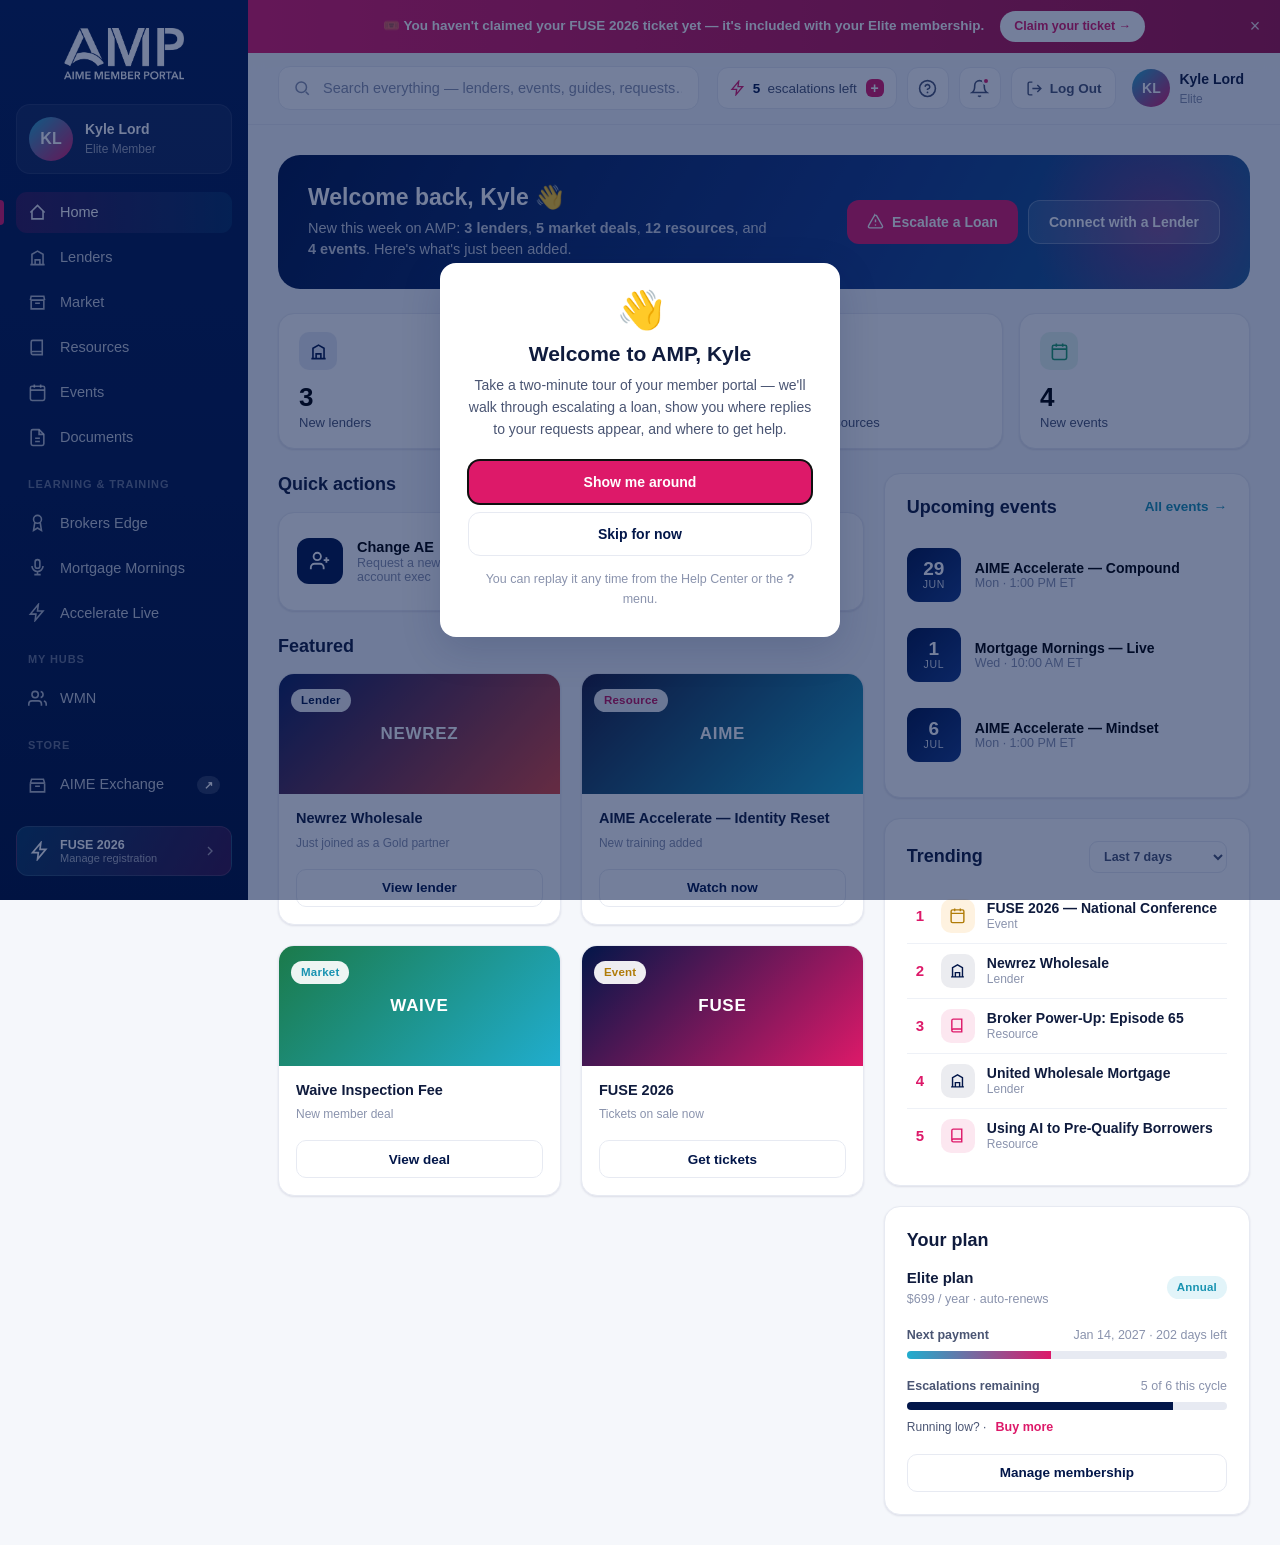
==== index.html @ 3f47c486 "Home "Upcoming events" card; drop "How it works" from Market pages - Home: "This week" is now "Upcom" ====
<!DOCTYPE html>
<html lang="en">
<head>
<meta charset="UTF-8">
<meta name="viewport" content="width=device-width, initial-scale=1.0">
<title>AMP Member Portal — Redesign Prototype</title>
<link rel="stylesheet" href="styles.css">
<link rel="stylesheet" href="requests.css">
<link rel="stylesheet" href="help.css">
<link rel="stylesheet" href="subscriptions.css">
<link rel="stylesheet" href="event-registration.css">
<link rel="stylesheet" href="partner.css">
<link rel="stylesheet" href="pwa.css">
<link rel="stylesheet" href="loan-referrals.css">
<link rel="stylesheet" href="search.css">
<link rel="stylesheet" href="trending.css">
<!-- Installable app (pwa.js / sw.js) -->
<link rel="manifest" href="manifest.webmanifest">
<meta name="theme-color" content="#021649">
<link rel="icon" type="image/png" href="assets/icons/favicon-64.png">
<link rel="apple-touch-icon" href="assets/icons/apple-touch-icon.png">
<meta name="apple-mobile-web-app-capable" content="yes">
<meta name="mobile-web-app-capable" content="yes">
<meta name="apple-mobile-web-app-title" content="AMP">
<meta name="apple-mobile-web-app-status-bar-style" content="default">
</head>
<body>
<div class="app">

  <!-- ===================== SIDEBAR ===================== -->
  <aside class="sidebar" id="sidebar">
    <div class="brand">
      <img src="assets/AMP-Logo.png" alt="AMP — AIME Member Portal">
    </div>

    <div class="profile-card" data-nav="settings" title="View profile & settings">
      <div class="avatar">KL</div>
      <div>
        <div class="pname">Kyle Lord</div>
        <div class="prole"><span data-tier-label="name">Elite</span> Member</div>
      </div>
    </div>

    <nav class="nav">
      <button class="nav-item active" data-nav="dashboard">
        <svg viewBox="0 0 24 24" fill="none" stroke="currentColor" stroke-width="2"><path d="M3 12l9-9 9 9"/><path d="M5 10v10h14V10"/></svg>
        Home
      </button>
      <button class="nav-item" data-nav="lenders">
        <svg viewBox="0 0 24 24" fill="none" stroke="currentColor" stroke-width="2"><path d="M3 21h18M5 21V8l7-4 7 4v13M9 21v-6h6v6"/></svg>
        Lenders
      </button>
      <button class="nav-item" data-nav="market">
        <svg viewBox="0 0 24 24" fill="none" stroke="currentColor" stroke-width="2"><path d="M3 9l1-5h16l1 5M4 9v11h16V9M4 9h16M9 13h6"/></svg>
        Market
      </button>
      <button class="nav-item" data-nav="resources">
        <svg viewBox="0 0 24 24" fill="none" stroke="currentColor" stroke-width="2"><path d="M4 19V5a2 2 0 012-2h12v18H6a2 2 0 01-2-2zM4 19a2 2 0 012-2h12"/></svg>
        Resources
      </button>
      <button class="nav-item" data-nav="events">
        <svg viewBox="0 0 24 24" fill="none" stroke="currentColor" stroke-width="2"><rect x="3" y="4" width="18" height="18" rx="2"/><path d="M3 9h18M8 2v4M16 2v4"/></svg>
        Events
      </button>
      <button class="nav-item" data-nav="documents">
        <svg viewBox="0 0 24 24" fill="none" stroke="currentColor" stroke-width="2"><path d="M14 2H6a2 2 0 00-2 2v16a2 2 0 002 2h12a2 2 0 002-2V8z"/><path d="M14 2v6h6M9 13h6M9 17h6"/></svg>
        Documents
      </button>

      <div class="nav-label">Learning &amp; Training</div>
      <button class="nav-item" data-nav="brokersedge">
        <svg viewBox="0 0 24 24" fill="none" stroke="currentColor" stroke-width="2"><circle cx="12" cy="8" r="5"/><path d="M8.5 12.5L7 22l5-3 5 3-1.5-9.5"/></svg>
        Brokers Edge
      </button>
      <button class="nav-item" data-nav="mortgagemornings">
        <svg viewBox="0 0 24 24" fill="none" stroke="currentColor" stroke-width="2"><rect x="9" y="2" width="6" height="11" rx="3"/><path d="M5 10a7 7 0 0014 0M12 17v4M8 21h8"/></svg>
        Mortgage Mornings
      </button>
      <button class="nav-item" data-nav="acceleratelive">
        <svg viewBox="0 0 24 24" fill="none" stroke="currentColor" stroke-width="2"><path d="M13 2L3 14h7l-1 8 10-12h-7l1-8z"/></svg>
        Accelerate Live
      </button>

      <div class="nav-label">My Hubs</div>
      <button class="nav-item" data-nav="wmn">
        <svg viewBox="0 0 24 24" fill="none" stroke="currentColor" stroke-width="2"><path d="M17 21v-2a4 4 0 00-4-4H5a4 4 0 00-4 4v2M9 11a4 4 0 100-8 4 4 0 000 8zM23 21v-2a4 4 0 00-3-3.87M16 3.13a4 4 0 010 7.75"/></svg>
        WMN
      </button>
      <button class="nav-item" data-nav="ascent">
        <svg viewBox="0 0 24 24" fill="none" stroke="currentColor" stroke-width="2"><path d="M23 6l-9.5 9.5-5-5L1 18"/><path d="M17 6h6v6"/></svg>
        Ascent
        <span class="nav-badge vip">VIP</span>
      </button>
      <button class="nav-item" data-nav="vip">
        <svg viewBox="0 0 24 24" fill="none" stroke="currentColor" stroke-width="2"><path d="M12 2l3 6.5 7 .9-5 4.7 1.3 7L12 18l-6.3 3.1L7 14 2 9.4l7-.9L12 2z"/></svg>
        VIP
        <span class="nav-badge vip">VIP</span>
      </button>

      <div class="nav-label">Store</div>
      <a class="nav-item" href="http://theaimeexchange.com/" target="_blank" rel="noopener" title="Opens the AIME Exchange store in a new tab">
        <svg viewBox="0 0 24 24" fill="none" stroke="currentColor" stroke-width="2"><path d="M3 9l1.5-5h15L21 9M3 9v11h18V9M3 9h18M9 13h6"/></svg>
        AIME Exchange
        <span class="nav-badge ext">↗</span>
      </a>

      <div class="nav-label">Support</div>
      <button class="nav-item" data-nav="requests">
        <svg viewBox="0 0 24 24" fill="none" stroke="currentColor" stroke-width="2"><path d="M9 5H7a2 2 0 00-2 2v12a2 2 0 002 2h10a2 2 0 002-2V7a2 2 0 00-2-2h-2M9 5a2 2 0 002 2h2a2 2 0 002-2M9 5a2 2 0 012-2h2a2 2 0 012 2M9 12h6M9 16h4"/></svg>
        My Requests
        <span class="rq-nav-count" id="rq-nav-count" title="Requests with new updates"></span>
      </button>
      <button class="nav-item" data-nav="help">
        <svg viewBox="0 0 24 24" fill="none" stroke="currentColor" stroke-width="2"><circle cx="12" cy="12" r="10"/><path d="M9.1 9a3 3 0 015.8 1c0 2-3 3-3 3" stroke-linecap="round"/><circle cx="12" cy="17" r="1.1" fill="currentColor" stroke="none"/></svg>
        Help Center
      </button>
      <button class="nav-item" data-nav="support">
        <svg viewBox="0 0 24 24" fill="none" stroke="currentColor" stroke-width="2"><path d="M4 14v-3a8 8 0 0116 0v3M4 14a2 2 0 002 2h0v-5H6a2 2 0 00-2 2zM20 14a2 2 0 01-2 2h0v-5h0a2 2 0 012 2zM18 16v1a3 3 0 01-3 3h-3"/></svg>
        Get Support
      </button>
      <button class="nav-item" data-nav="settings">
        <svg viewBox="0 0 24 24" fill="none" stroke="currentColor" stroke-width="2"><circle cx="12" cy="12" r="3"/><path d="M19 12a7 7 0 00-.1-1.2l2-1.6-2-3.4-2.4 1a7 7 0 00-2-1.2L14 2h-4l-.5 2.6a7 7 0 00-2 1.2l-2.4-1-2 3.4 2 1.6A7 7 0 005 12c0 .4 0 .8.1 1.2l-2 1.6 2 3.4 2.4-1a7 7 0 002 1.2L10 22h4l.5-2.6a7 7 0 002-1.2l2.4 1 2-3.4-2-1.6c.1-.4.1-.8.1-1.2z"/></svg>
        Settings
      </button>
    </nav>

    <div class="sidebar-foot">
      <button class="fuse-badge" data-nav="fuse" title="Manage your FUSE 2026 registration">
        <svg viewBox="0 0 24 24" fill="none" stroke="#fff" stroke-width="2" style="width:20px;height:20px"><path d="M13 2L3 14h7l-1 8 10-12h-7l1-8z"/></svg>
        <div style="text-align:left">
          <div class="ft">FUSE 2026</div>
          <div class="fs">Manage registration</div>
        </div>
        <svg viewBox="0 0 24 24" fill="none" stroke="rgba(255,255,255,.6)" stroke-width="2" style="width:16px;height:16px;margin-left:auto"><path d="M9 18l6-6-6-6"/></svg>
      </button>
    </div>
  </aside>

  <!-- ===================== MAIN ===================== -->
  <div class="main">
    <div class="claim-banner" id="claim-banner" data-action="claim-ticket" role="button" title="Claim your FUSE 2026 ticket">
      <span class="cb-text">🎟️ You haven't claimed your <strong>FUSE 2026</strong> ticket yet — it's included with your <span data-tier-label="name">Elite</span> membership.</span>
      <span class="claim-banner-btn">Claim your ticket →</span>
      <button class="claim-banner-close" data-action="dismiss-banner" title="Dismiss">×</button>
    </div>
    <header class="topbar">
      <button class="icon-btn menu-btn" title="Menu" data-action="menu">
        <svg viewBox="0 0 24 24" fill="none" stroke="currentColor" stroke-width="2"><path d="M3 6h18M3 12h18M3 18h18"/></svg>
      </button>
      <div class="search">
        <svg viewBox="0 0 24 24" fill="none" stroke="currentColor" stroke-width="2"><circle cx="11" cy="11" r="7"/><path d="M21 21l-4-4"/></svg>
        <input type="text" placeholder="Search lenders, vendors, resources, events…">
      </div>
      <div class="topbar-right">
        <button class="esc-pill" data-modal="escalations" title="Escalations remaining — tap to buy more">
          <svg viewBox="0 0 24 24" fill="none" stroke="currentColor" stroke-width="2"><path d="M13 2L3 14h7l-1 8 10-12h-7l1-8z"/></svg>
          <span class="esc-count" data-tier-label="esc-count">5</span><span class="esc-label">escalations left</span>
          <span class="esc-plus">+</span>
        </button>
        <div class="help-wrap">
          <button class="icon-btn" id="help-btn" title="Help" aria-haspopup="true" aria-expanded="false"><svg viewBox="0 0 24 24" fill="none" stroke="currentColor" stroke-width="2"><circle cx="12" cy="12" r="10"/><path d="M9.1 9a3 3 0 015.8 1c0 2-3 3-3 3" stroke-linecap="round"/><circle cx="12" cy="17" r="1.1" fill="currentColor" stroke="none"/></svg></button>
          <div class="help-menu" id="help-menu" role="menu">
            <button role="menuitem" data-nav="help"><strong>Help Center</strong><span>Step-by-step guides</span></button>
            <button role="menuitem" data-tour-start><strong>Take the walkthrough</strong><span>A two-minute tour of the portal</span></button>
            <button role="menuitem" data-nav="support"><strong>Contact support</strong><span>Open a ticket — we reply here</span></button>
            <button role="menuitem" data-modal="bug"><strong>Report a bug</strong><span>Something broken? Tell us</span></button>
          </div>
        </div>
        <div class="notif-wrap">
          <button class="icon-btn" title="Notifications" data-action="notifications"><span class="dot"></span>
            <svg viewBox="0 0 24 24" fill="none" stroke="currentColor" stroke-width="2"><path d="M18 8a6 6 0 00-12 0c0 7-3 9-3 9h18s-3-2-3-9M13.7 21a2 2 0 01-3.4 0"/></svg>
          </button>
          <div class="notif-panel" id="notif-panel">
            <div class="notif-head"><span>Notifications</span><button class="notif-readall" data-toast="All notifications marked as read.">Mark all read</button></div>
            <div class="notif-list">
              <button class="notif-item unread" data-nav="lenders"><span class="ni-ico i-navy"><svg viewBox="0 0 24 24" fill="none" stroke="currentColor" stroke-width="2"><path d="M3 21h18M5 21V8l7-4 7 4v13M9 21v-6h6v6"/></svg></span><div class="ni-main"><div class="ni-t">New Gold partner — Newrez Wholesale</div><div class="ni-s">A new lender just joined the portal · 2h ago</div></div></button>
              <button class="notif-item unread" data-modal="escalate"><span class="ni-ico i-pink"><svg viewBox="0 0 24 24" fill="none" stroke="currentColor" stroke-width="2"><path d="M12 9v4M10.3 3.9l-8 14A2 2 0 004 21h16a2 2 0 001.7-3l-8-14a2 2 0 00-3.4 0z"/><circle cx="12" cy="17" r="1.1" fill="currentColor" stroke="none"/></svg></span><div class="ni-main"><div class="ni-t">Your loan escalation was submitted to UWM</div><div class="ni-s">Report delivered to the lender · 5h ago</div></div></button>
              <button class="notif-item" data-nav="fuse"><span class="ni-ico i-amber"><svg viewBox="0 0 24 24" fill="none" stroke="currentColor" stroke-width="2"><path d="M13 2L3 14h7l-1 8 10-12h-7l1-8z"/></svg></span><div class="ni-main"><div class="ni-t">FUSE 2026 — early-bird pricing ends Friday</div><div class="ni-s">Manage your registration · 1d ago</div></div></button>
              <button class="notif-item" data-nav="resources"><span class="ni-ico i-cyan"><svg viewBox="0 0 24 24" fill="none" stroke="currentColor" stroke-width="2"><path d="M4 19V5a2 2 0 012-2h12v18H6a2 2 0 01-2-2zM4 19a2 2 0 012-2h12"/></svg></span><div class="ni-main"><div class="ni-t">New resource: Broker Power-Up Ep. 65</div><div class="ni-s">Just published · 2d ago</div></div></button>
              <button class="notif-item" data-nav="events"><span class="ni-ico i-navy"><svg viewBox="0 0 24 24" fill="none" stroke="currentColor" stroke-width="2"><rect x="3" y="4" width="18" height="18" rx="2"/><path d="M3 9h18M8 2v4M16 2v4"/></svg></span><div class="ni-main"><div class="ni-t">Reminder: AIME Accelerate starts Monday</div><div class="ni-s">1:00 PM ET · 3d ago</div></div></button>
            </div>
            <div class="notif-foot"><button data-toast="Opening all notifications…">View all notifications</button></div>
          </div>
        </div>
        <button class="btn-ghost-line" title="Log out" data-action="logout">
          <svg viewBox="0 0 24 24" fill="none" stroke="currentColor" stroke-width="2" style="width:17px;height:17px"><path d="M9 21H5a2 2 0 01-2-2V5a2 2 0 012-2h4M16 17l5-5-5-5M21 12H9"/></svg>
          Log Out
        </button>
        <div class="topbar-user" data-nav="settings" title="View profile & settings">
          <div class="avatar">KL</div>
          <div>
            <div class="u-name">Kyle Lord</div>
            <div class="u-sub" data-tier-label="name">Elite</div>
          </div>
        </div>
      </div>
    </header>

    <main class="content" id="content">

      <!-- ============ DASHBOARD ============ -->
      <section class="view active" id="view-dashboard">
        <div class="hero">
          <div class="hero-text">
            <h2>Welcome back, Kyle 👋</h2>
            <p>New this week on AMP: <strong>3 lenders</strong>, <strong>5 market deals</strong>, <strong>12 resources</strong>, and <strong>4 events</strong>. Here's what's just been added.</p>
          </div>
          <div class="hero-actions">
            <button class="btn btn-primary" data-modal="escalate">
              <svg viewBox="0 0 24 24" fill="none" stroke="currentColor" stroke-width="2"><path d="M12 9v4M10.3 3.9l-8 14A2 2 0 004 21h16a2 2 0 001.7-3l-8-14a2 2 0 00-3.4 0z"/><circle cx="12" cy="17" r="1.1" fill="currentColor" stroke="none"/></svg>
              Escalate a Loan
            </button>
            <button class="btn btn-outline" style="background:rgba(255,255,255,.12);color:#fff;border-color:rgba(255,255,255,.25)" data-modal="connect">Connect with a Lender</button>
          </div>
        </div>

        <!-- New this week -->
        <div class="stat-row">
          <button class="stat" data-nav="lenders">
            <div class="s-ico i-navy"><svg viewBox="0 0 24 24" fill="none" stroke="currentColor" stroke-width="2"><path d="M3 21h18M5 21V8l7-4 7 4v13M9 21v-6h6v6"/></svg></div>
            <div class="s-val">3</div><div class="s-lbl">New lenders</div>
          </button>
          <button class="stat" data-nav="market">
            <div class="s-ico i-cyan"><svg viewBox="0 0 24 24" fill="none" stroke="currentColor" stroke-width="2"><path d="M3 9l1-5h16l1 5M4 9v11h16V9M4 9h16M9 13h6"/></svg></div>
            <div class="s-val">5</div><div class="s-lbl">New market deals</div>
          </button>
          <button class="stat" data-nav="resources">
            <div class="s-ico i-pink"><svg viewBox="0 0 24 24" fill="none" stroke="currentColor" stroke-width="2"><path d="M4 19V5a2 2 0 012-2h12v18H6a2 2 0 01-2-2zM4 19a2 2 0 012-2h12"/></svg></div>
            <div class="s-val">12</div><div class="s-lbl">New resources</div>
          </button>
          <button class="stat" data-nav="events">
            <div class="s-ico i-green"><svg viewBox="0 0 24 24" fill="none" stroke="currentColor" stroke-width="2"><rect x="3" y="4" width="18" height="18" rx="2"/><path d="M3 9h18M8 2v4M16 2v4"/></svg></div>
            <div class="s-val">4</div><div class="s-lbl">New events</div>
          </button>
        </div>

        <div class="grid dash-grid">
          <!-- LEFT column -->
          <div>
            <!-- Quick actions -->
            <div style="margin-bottom:24px">
              <div class="section-title"><h2>Quick actions</h2></div>
              <div class="qa-grid">
                <button class="qa" data-modal="changeae">
                  <div class="qa-ico navy"><svg viewBox="0 0 24 24" fill="none" stroke="currentColor" stroke-width="2"><path d="M16 21v-2a4 4 0 00-4-4H6a4 4 0 00-4 4v2M9 11a4 4 0 100-8 4 4 0 000 8zM19 8v6M22 11h-6"/></svg></div>
                  <div><div class="qa-t">Change AE</div><div class="qa-s">Request a new account exec</div></div>
                </button>
                <button class="qa" data-modal="connect">
                  <div class="qa-ico cyan"><svg viewBox="0 0 24 24" fill="none" stroke="currentColor" stroke-width="2"><path d="M10 13a5 5 0 007 0l3-3a5 5 0 00-7-7l-1 1M14 11a5 5 0 00-7 0l-3 3a5 5 0 007 7l1-1"/></svg></div>
                  <div><div class="qa-t">Connect a Lender</div><div class="qa-s">Get matched with a partner</div></div>
                </button>
                <button class="qa" data-modal="escalate">
                  <div class="qa-ico pink"><svg viewBox="0 0 24 24" fill="none" stroke="currentColor" stroke-width="2"><path d="M12 9v4M10.3 3.9l-8 14A2 2 0 004 21h16a2 2 0 001.7-3l-8-14a2 2 0 00-3.4 0z"/><circle cx="12" cy="17" r="1.1" fill="currentColor" stroke="none"/></svg></div>
                  <div><div class="qa-t">Escalate a Loan</div><div class="qa-s">Send a report to the lender</div></div>
                </button>
              </div>
            </div>

            <!-- Featured -->
            <div>
              <div class="section-title"><h2>Featured</h2></div>
              <div class="card-grid" id="featured-grid" style="grid-template-columns:repeat(auto-fill,minmax(220px,1fr))"></div>
            </div>
          </div>

          <!-- RIGHT column -->
          <div>
            <div class="card card-pad" style="margin-bottom:20px">
              <div class="section-title"><h2>Upcoming events</h2><a href="#" data-nav="events">All events <span>→</span></a></div>
              <div id="dash-events"></div>
            </div>

            <div class="card card-pad">
              <div class="section-title"><h2>Your plan</h2></div>
              <div style="display:flex;align-items:center;justify-content:space-between;margin-bottom:18px">
                <div><div style="font-weight:700;font-size:15px"><span data-tier-label="name">Elite</span> plan</div><div style="color:var(--muted);font-size:12.5px"><span data-tier-label="price">$699 / year</span> · auto-renews</div></div>
                <span class="badge badge-cyan">Annual</span>
              </div>

              <div style="display:flex;justify-content:space-between;align-items:baseline;font-size:12.5px;margin-bottom:6px">
                <span style="color:var(--ink-soft);font-weight:600">Next payment</span>
                <span style="color:var(--muted)">Jan 14, 2027 · 202 days left</span>
              </div>
              <div style="height:8px;border-radius:6px;background:var(--line);overflow:hidden;margin-bottom:18px" title="45% through your annual term"><div style="width:45%;height:100%;background:linear-gradient(90deg,var(--cyan),var(--pink))"></div></div>

              <div style="display:flex;justify-content:space-between;align-items:baseline;font-size:12.5px;margin-bottom:6px">
                <span style="color:var(--ink-soft);font-weight:600">Escalations remaining</span>
                <span style="color:var(--muted)"><span data-tier-label="esc">5 of 6</span> this cycle</span>
              </div>
              <div style="height:8px;border-radius:6px;background:var(--line);overflow:hidden;margin-bottom:8px"><div style="width:83%;height:100%;background:var(--navy)" data-tier-label="esc-bar"></div></div>
              <div class="esc-buy-line" style="font-size:12px;color:var(--ink-soft)">Running low? · <button class="link-pink" data-modal="escalations">Buy more</button></div>

              <button class="btn btn-outline btn-sm btn-block" style="margin-top:18px" data-nav="settings" data-tab="billing">Manage membership</button>
            </div>
          </div>
        </div>
      </section>

      <!-- ============ LENDERS ============ -->
      <section class="view" id="view-lenders">
        <div class="page-head">
          <div class="page-head-row">
            <div><h1>Lenders</h1><p>Connect with our AIME wholesale lender partners and escalate loans in your pipeline.</p></div>
            <button class="btn btn-primary" data-modal="connect">+ Connect a Lender</button>
          </div>
        </div>
        <div class="filters" id="lender-filters">
          <button class="chip active" data-tier="all">All partners</button>
          <button class="chip" data-tier="Gold">Gold</button>
          <button class="chip" data-tier="Silver">Silver</button>
          <button class="chip" data-tier="Bronze">Bronze</button>
          <select class="select filter-select" id="lender-product" title="Filter by product type"></select>
          <span class="count-note" id="lender-count" style="margin-left:auto;align-self:center">Showing all lenders</span>
        </div>
        <div class="card-grid" id="lender-grid"></div>
      </section>

      <!-- ============ MARKET ============ -->
      <section class="view" id="view-market">
        <div class="page-head"><h1>Market</h1><p>Exclusive vendor discounts and tools, available only to AIME members.</p></div>
        <div class="filters" id="market-filters">
          <button class="chip active" data-filter="all">All categories</button>
          <button class="chip" data-filter="Core Partner">Core Partners</button>
          <button class="chip" data-filter="Origination">Origination Tools</button>
          <button class="chip" data-filter="Coaching">Coaching</button>
          <button class="chip" data-filter="Marketing">Marketing</button>
          <span class="count-note" style="margin-left:auto;align-self:center">Showing all vendors</span>
        </div>
        <div class="card-grid" id="market-grid"></div>
      </section>

      <!-- ============ RESOURCES ============ -->
      <section class="view" id="view-resources">
        <div class="page-head"><h1>Resources</h1><p>Learn and grow with AIME webinars, podcasts, and trainings.</p></div>
        <div class="filters" id="resource-filters">
          <button class="chip active" data-filter="all">All</button>
          <button class="chip" data-filter="Podcast">Podcasts</button>
          <button class="chip" data-filter="Webinar">Webinars</button>
          <button class="chip" data-filter="Training">Trainings</button>
          <button class="chip" data-filter="AI Strategy">AI Strategy</button>
          <button class="chip" data-filter="Marketing">Marketing</button>
          <button class="chip" data-filter="Sales">Sales</button>
          <span class="count-note" style="margin-left:auto;align-self:center">Showing all resources</span>
        </div>
        <div class="card-grid" id="resource-grid"></div>
      </section>

      <!-- ============ EVENTS ============ -->
      <section class="view" id="view-events">
        <div class="page-head"><h1>Events</h1><p>Join the industry's most cutting-edge local, regional, and national events.</p></div>
        <div class="filters" id="event-filters">
          <button class="chip active" data-filter="all">All events</button>
          <button class="chip" data-filter="Virtual">Virtual</button>
          <button class="chip" data-filter="In person">In person</button>
          <button class="chip" data-filter="Training">Training</button>
          <span class="count-note" style="margin-left:auto;align-self:center">Showing all events</span>
        </div>
        <div class="card-grid" id="event-grid"></div>
      </section>

      <!-- ============ SUPPORT ============ -->
      <section class="view" id="view-support">
        <div class="page-head"><h1>Get support</h1><p>We're here to help — submit a ticket and our team will respond within one business day.</p></div>
        <div class="grid" style="grid-template-columns:1.4fr 1fr;align-items:start">
          <div class="card card-pad">
            <h3 style="font-size:16px;margin-bottom:18px">Submit a ticket</h3>
            <div class="field"><label>Subject <span class="req">*</span></label><input class="input" id="tk-subject" placeholder="Brief description of your issue"></div>
            <div class="field"><label>Category <span class="req">*</span></label>
              <select class="select" id="tk-category"><option>Select a category</option><option>Lender connection</option><option>Loan escalation</option><option>Billing &amp; membership</option><option>Market / vendor</option><option>Technical issue</option></select>
            </div>
            <div class="field"><label>Message <span class="req">*</span></label><textarea class="input" id="tk-message" placeholder="Please describe your issue in detail…"></textarea></div>
            <button class="btn btn-primary btn-block" data-submit="support" data-toast="Ticket submitted — track replies in My Requests.">Submit ticket</button>
          </div>
          <div>
            <div class="card card-pad" style="margin-bottom:20px">
              <div class="section-title" style="margin-bottom:6px"><h3 style="font-size:16px">Recent tickets</h3><a href="#" data-rq-filter="support">View all <span>→</span></a></div>
              <div id="rq-recent-tickets"></div>
            </div>
            <div class="card card-pad">
              <h3 style="font-size:16px;margin-bottom:14px">Other ways to reach us</h3>
              <div class="list-row"><div class="list-logo" style="background:#e2f4f9;color:var(--cyan-600)">✉</div><div class="list-main"><div class="lt">Email</div><div class="ls">support@aimegroup.com</div></div></div>
              <div class="list-row"><div class="list-logo" style="background:#fde4ee;color:var(--pink)">☎</div><div class="list-main"><div class="lt">Member line</div><div class="ls">Mon–Fri, 8am–6pm ET</div></div></div>
            </div>
            <div class="card card-pad" style="margin-top:20px">
              <h3 style="font-size:16px;margin-bottom:6px">Found a bug?</h3>
              <p style="color:var(--muted);font-size:13px;margin:0 0 14px">Spotted something broken or off? Send us a quick report with a screenshot.</p>
              <button class="btn btn-outline btn-block" data-modal="bug">🐞 Report a bug</button>
            </div>
          </div>
        </div>
      </section>

      <!-- ============ MY REQUESTS (rendered by my-requests.js) ============ -->
      <section class="view" id="view-requests">
        <div class="page-head page-head-row">
          <div><h1>My requests</h1><p>Everything you've submitted — escalations, lender connections, AE changes, and support tickets — and where each one stands.</p></div>
          <div style="display:flex;gap:10px;flex-wrap:wrap">
            <button class="btn btn-outline btn-sm" data-nav="support">New support ticket</button>
            <button class="btn btn-primary btn-sm" data-modal="escalate">Escalate a loan</button>
          </div>
        </div>
        <div class="stat-row" id="rq-stats"></div>
        <div class="filters" id="rq-filters">
          <button class="chip active" data-rqf="all">All</button>
          <button class="chip" data-rqf="escalation">Escalations</button>
          <button class="chip" data-rqf="support">Support tickets</button>
          <button class="chip" data-rqf="connection">Connections</button>
          <button class="chip" data-rqf="changeae">Change AE</button>
          <span class="count-note" id="rq-count" style="margin-left:auto;align-self:center"></span>
        </div>
        <div class="card rq-list" id="rq-list"></div>
      </section>
      <section class="view" id="view-request-detail"><div id="rq-detail-body"></div></section>

      <!-- ============ LENDER / VENDOR PARTNER PAGES (partner-portal.js) ============ -->
      <section class="view" id="view-partner"><div id="partner-body"></div></section>
      <section class="view" id="view-partner-requests"><div id="partner-requests-body"></div></section>
      <section class="view" id="view-partner-request"><div id="partner-request-body"></div></section>

      <!-- ============ HELP CENTER (rendered by help-center.js) ============ -->
      <section class="view" id="view-help"><div id="help-body"></div></section>
      <section class="view" id="view-help-article"><div id="help-article-body"></div></section>

      <!-- ============ SETTINGS ============ -->
      <section class="view" id="view-settings">
        <div class="page-head page-head-row">
          <div><h1>Settings</h1><p>Manage your account, security, and membership.</p></div>
          <div style="display:flex;gap:10px;flex-wrap:wrap">
            <button class="btn btn-outline btn-sm" data-nav="help">Help Center</button>
            <button class="btn btn-outline btn-sm" data-tour-start>Replay walkthrough</button>
          </div>
        </div>
        <div class="tabs" id="settings-tabs">
          <button class="tab active" data-tab="profile">Profile</button>
          <button class="tab" data-tab="security">Email &amp; Password</button>
          <button class="tab" data-tab="billing">Membership &amp; Billing</button>
        </div>

        <div class="tab-panel" id="tab-profile">
          <div class="profile-grid">
            <!-- LEFT: profile picture + personal info -->
            <div class="card card-pad">
              <div class="set-block" style="display:flex;align-items:center;gap:18px;margin-bottom:24px">
                <div class="avatar" style="width:72px;height:72px;border-radius:50%;background:linear-gradient(135deg,var(--cyan),var(--pink));color:#fff;display:grid;place-items:center;font-weight:700;font-size:24px">KL</div>
                <div><h3>Profile picture</h3><div class="sub">JPG, PNG or GIF · max 5MB</div><button class="btn btn-outline btn-sm">Change picture</button></div>
              </div>
              <div class="form-section-label">Personal information</div>
              <div class="field-row"><div class="field"><label>First name</label><input class="input" value="Kyle"></div><div class="field"><label>Last name</label><input class="input" value="Lord"></div></div>
              <div class="field-row"><div class="field"><label>Email</label><input class="input" value="kyle@aimegroup.com"></div><div class="field"><label>Mobile phone</label><input class="input" value="(555) 014-2278"></div></div>
              <div class="field"><label>Mailing address</label><input class="input" value="1900 Shore Road Ln"></div>
              <div class="field-row"><div class="field"><label>City</label><input class="input" value="Berlin"></div><div class="field"><label>State</label><input class="input" value="MD"></div></div>
              <div class="field-row"><div class="field"><label>Zip code</label><input class="input" value="21811"></div><div class="field"><label>Role type</label><input class="input" value="Loan Officer"></div></div>
              <div class="field-row"><div class="field"><label>Birthday</label><input class="input" type="date" value="1990-01-25"></div><div class="field"><label>Gender</label><input class="input" value="Male"></div></div>
              <div class="field-row"><div class="field"><label>Languages spoken</label><input class="input" value="English"></div><div class="field"><label>Race</label><input class="input" value="White"></div></div>
            </div>

            <!-- RIGHT: company info + licensing -->
            <div class="card card-pad">
              <div class="form-section-label" style="margin-top:0">Company information</div>
              <div class="field"><label>Company name</label><input class="input" value="AIME"></div>
              <div class="field"><label>Company phone</label><input class="input" value="(555) 014-2278"></div>
              <div class="field"><label>Company address</label><input class="input" value="1900 Shore Road Ln, Berlin, MD 21811, USA"></div>
              <div class="field-row"><div class="field"><label>Company city</label><input class="input" value="Berlin"></div><div class="field"><label>Company state</label><input class="input" value="MD"></div></div>
              <div class="field-row"><div class="field"><label>Company zip code</label><input class="input" value="21811"></div><div class="field"><label>Company NMLS</label><input class="input" value="2890163"></div></div>

              <div class="form-section-label">Licensing</div>
              <div class="field"><label>Individual NMLS</label><input class="input" value="9158"></div>
              <div class="field"><label>State licenses</label><input class="input" value="MD, VA, DE"></div>
            </div>
          </div>
          <div style="display:flex;gap:10px;margin-top:18px;max-width:1080px"><button class="btn btn-primary" data-toast="Profile saved.">Save changes</button><button class="btn btn-outline">Cancel</button></div>
        </div>

        <div class="tab-panel" id="tab-security" style="display:none">
          <div class="card card-pad" style="max-width:560px">
            <div class="form-section-label">Email address</div>
            <div class="field"><label>Email</label><input class="input" value="kyle@aimegroup.com"></div>
            <div class="form-section-label">Change password</div>
            <div class="field"><label>Current password</label><input class="input" type="password" value="********"></div>
            <div class="field"><label>New password</label><input class="input" type="password" placeholder="••••••••"></div>
            <div class="field"><label>Confirm new password</label><input class="input" type="password" placeholder="••••••••"></div>
            <button class="btn btn-primary" data-toast="Security settings updated.">Update password</button>
          </div>
        </div>

        <div class="tab-panel" id="tab-billing" style="display:none">
          <div class="grid" style="grid-template-columns:1fr 1fr;align-items:start;max-width:860px">
            <div class="card card-pad">
              <h3 style="font-size:16px;margin-bottom:14px">Membership</h3>
              <div style="display:flex;align-items:center;justify-content:space-between;margin-bottom:14px">
                <div><div style="font-weight:700;font-size:18px;color:var(--pink)" data-tier-label="name">Elite</div><div style="color:var(--muted);font-size:12.5px" id="mb-next">Next billing Jan 14, 2027</div></div>
                <span class="badge badge-green" id="mb-status">Active</span>
              </div>
              <button class="btn btn-navy btn-block" id="mb-change">Change / renew plan</button>
              <div style="text-align:center;margin-top:12px"><button class="link-muted" id="mb-cancel" data-modal="cancel">Cancel membership</button></div>
            </div>
            <div class="card card-pad">
              <h3 style="font-size:16px;margin-bottom:14px">Escalations</h3>
              <div style="font-size:30px;font-weight:700" id="set-esc-count">5 <span style="font-size:15px;color:var(--muted);font-weight:500">of 6 remaining</span></div>
              <div style="color:var(--muted);font-size:12.5px;margin:4px 0 14px" id="set-esc-note">Resets each billing cycle</div>
              <button class="btn btn-primary btn-block" data-modal="escalations">Purchase additional</button>
            </div>
            <div class="card card-pad" style="grid-column:1/-1">
              <h3 style="font-size:16px;margin-bottom:14px">Payment method</h3>
              <div class="empty" style="padding:26px">
                <div class="e-ico"><svg viewBox="0 0 24 24" fill="none" stroke="currentColor" stroke-width="2"><rect x="2" y="5" width="20" height="14" rx="2"/><path d="M2 10h20"/></svg></div>
                <h4>No payment method on file</h4><p>Add a card to manage your subscription.</p>
                <button class="btn btn-outline btn-sm" style="margin-top:14px">+ Add card</button>
              </div>
            </div>
          </div>
        </div>
      </section>

      <!-- ============ DETAIL PAGES (rendered by app.js) ============ -->
      <section class="view" id="view-lender-detail"><div id="lender-detail-body"></div></section>
      <section class="view" id="view-market-detail"><div id="market-detail-body"></div></section>
      <section class="view" id="view-resource-detail"><div id="resource-detail-body"></div></section>
      <section class="view" id="view-event-detail"><div id="event-detail-body"></div></section>

      <!-- ============ DOCUMENTS (rendered by app.js) ============ -->
      <section class="view" id="view-documents"></section>

      <!-- ============ RESOURCE HUBS (rendered by app.js) ============ -->
      <section class="view" id="view-brokersedge"></section>
      <section class="view" id="view-mortgagemornings"></section>
      <section class="view" id="view-acceleratelive"></section>
      <section class="view" id="view-wmn"></section>
      <section class="view" id="view-ascent"></section>
      <section class="view" id="view-vip"></section>
      <section class="view" id="view-hub-detail"><div id="hub-detail-body"></div></section>

      <!-- ============ FUSE 2026 REGISTRATION ============ -->
      <section class="view" id="view-fuse">
        <a class="back-link" data-nav="dashboard"><svg viewBox="0 0 24 24" fill="none" stroke="currentColor" stroke-width="2"><path d="M19 12H5M12 19l-7-7 7-7"/></svg> Back to dashboard</a>

        <div class="fuse-hero">
          <div class="fuse-star">★ AIME PRESENTS ★</div>
          <h1>FUSE 2026</h1>
          <div class="fuse-when">September 24–26, 2026 · JW Marriott Downtown Austin, TX</div>
          <div class="fuse-status"><svg viewBox="0 0 24 24" fill="none" stroke="currentColor" stroke-width="2.5"><path d="M20 6L9 17l-5-5"/></svg> You're registered — General Admission claimed</div>
        </div>

        <div class="grid" style="grid-template-columns:1.6fr 1fr;align-items:start">
          <!-- LEFT: manage registration -->
          <div>
            <div class="addon-reminder" id="addon-reminder">
              <div class="adr-ico">🎟️</div>
              <div><div class="adr-title">Don't forget your add-ons!</div><div class="adr-sub">Most sessions are included free with your <span data-tier-label="name">Elite</span> membership — select them below so you don't miss out.</div></div>
            </div>

            <div class="card card-pad" style="margin-bottom:20px">
              <div class="section-title"><h2>Add-ons & sessions</h2></div>
              <p style="color:var(--ink-soft);font-size:13.5px;margin:-6px 0 18px">Customize your FUSE experience. Most sessions are included free with your membership.</p>

              <label class="addon-row">
                <input type="checkbox" data-addon>
                <div class="ar-main"><div class="ar-t">Hall of AIME</div><div class="ar-s">Early-bird pricing until July 8</div></div>
                <div class="ar-price">$199</div>
              </label>
              <label class="addon-row">
                <input type="checkbox" data-addon checked>
                <div class="ar-main"><div class="ar-t">WMN at FUSE</div><div class="ar-s">Women's Mortgage Network track</div></div>
                <div class="ar-price free">Free</div>
              </label>
              <label class="addon-row">
                <input type="checkbox" data-addon checked>
                <div class="ar-main"><div class="ar-t">Vetted VA</div><div class="ar-s">VA loan training to better serve veteran borrowers</div></div>
                <div class="ar-price free">Free</div>
              </label>
              <label class="addon-row locked" title="Available to VIP members only">
                <input type="checkbox" disabled>
                <div class="ar-main"><div class="ar-t">VIP Luncheon</div><div class="ar-s">Networking lunch with AIME leadership &amp; top originators</div></div>
                <span class="badge badge-amber">VIP only</span>
              </label>
            </div>

            <div class="card card-pad">
              <div class="section-title"><h2>Bring a guest</h2></div>
              <p style="color:var(--ink-soft);font-size:13.5px;margin:-6px 0 16px">Add a guest pass for a colleague or team member.</p>
              <button class="btn btn-outline" data-toast="Guest pass added to your order.">+ Add a guest</button>
            </div>
          </div>

          <!-- RIGHT: order summary -->
          <div class="summary-card">
            <div class="card card-pad">
              <div class="section-title"><h2>Order summary</h2></div>
              <div class="summary-line"><div>General Admission <div class="sl-sub">Included with membership</div></div><span style="font-weight:600">$0.00</span></div>
              <div class="summary-line"><div>WMN at FUSE</div><span style="font-weight:600;color:var(--green)">Free</span></div>
              <div class="summary-line"><div>Vetted VA</div><span style="font-weight:600;color:var(--green)">Free</span></div>
              <div class="summary-total"><span>Total</span><span id="fuse-total">$0.00</span></div>
              <button class="btn btn-primary btn-block" style="margin-top:18px" data-toast="Registration updated — see you at FUSE 2026!">Update registration</button>
              <button class="btn btn-outline btn-block btn-sm" style="margin-top:10px" data-toast="Confirmation re-sent to your email.">Email my confirmation</button>
            </div>
          </div>
        </div>

        <!-- Invite / referral -->
        <div class="referral" style="margin-top:24px">
          <div class="referral-top">
            <h2>Refer a Broker. Win a Truck. 🛻</h2>
            <p>Share AIME with your network and earn entries to win a DMC Canyon AT4 valued at $50,000 at FUSE 2026, sponsored by Cake Mortgage.</p>
          </div>
          <div class="referral-body">
            <div class="copy-link">
              <input class="input" value="https://aimegroup.com/join?ref=kylelord" readonly>
              <button class="btn btn-cyan" data-toast="Referral link copied to clipboard.">Copy link</button>
            </div>
            <div class="steps3">
              <div class="step3"><div class="s3-n">1</div><div class="s3-t">Get your link</div><div class="s3-s">Your personal referral link is ready above.</div></div>
              <div class="step3"><div class="s3-n">2</div><div class="s3-t">Refer brokers</div><div class="s3-s">Share it by text, email, or social.</div></div>
              <div class="step3"><div class="s3-n">3</div><div class="s3-t">Win the truck</div><div class="s3-s">Every member who joins earns you entries.</div></div>
            </div>
            <div class="referral-count"><strong>1,518</strong> AIME members are already in the running</div>
          </div>
        </div>
      </section>

    </main>
  </div>
</div>

<!-- ===================== MODALS ===================== -->
<div class="modal-overlay" id="modal-escalate">
  <div class="modal">
    <div class="modal-head">
      <div><h2>Escalate a loan</h2><p>Send a structured report directly to your lender's escalation team.</p></div>
      <button class="modal-close" data-close><svg viewBox="0 0 24 24" fill="none" stroke="currentColor" stroke-width="2" style="width:18px;height:18px"><path d="M18 6L6 18M6 6l12 12"/></svg></button>
    </div>
    <div class="modal-body">
      <div class="esc-remaining-note">
        <span><svg viewBox="0 0 24 24" fill="none" stroke="currentColor" stroke-width="2"><path d="M13 2L3 14h7l-1 8 10-12h-7l1-8z"/></svg> <strong data-tier-label="esc">5 of 6</strong> escalations remaining this cycle</span>
        <button class="link-pink" data-modal="escalations">Buy more</button>
      </div>
      <div class="stepper">
        <div class="step active"><span class="sn">1</span> Lender &amp; loan</div>
        <div class="step-line"></div>
        <div class="step"><span class="sn">2</span> Details</div>
        <div class="step-line"></div>
        <div class="step"><span class="sn">3</span> Review</div>
      </div>
      <div class="callout"><svg viewBox="0 0 24 24" fill="none" stroke="currentColor" stroke-width="2"><circle cx="12" cy="12" r="10"/><path d="M12 16v-4"/><circle cx="12" cy="8" r="1.1" fill="currentColor" stroke="none"/></svg><p>Loans should be escalated only after you've exhausted standard channels with your AE. Your contact details are pre-filled from your profile.</p></div>
      <div class="form-section-label">Lender information</div>
      <div class="field"><label>Which lender? <span class="req">*</span></label><select class="select"><option>Choose a lender…</option><option>United Wholesale Mortgage</option><option>EPM</option><option>Newrez</option><option>Windsor Mortgage</option></select></div>
      <div class="field-row"><div class="field"><label>Loan number <span class="req">*</span></label><input class="input" placeholder="e.g. 100482910"></div><div class="field"><label>Loan type</label><select class="select"><option>Conventional</option><option>FHA</option><option>VA</option><option>Jumbo</option></select></div></div>
      <div class="field-row"><div class="field"><label>Loan amount</label><input class="input" placeholder="$0.00"></div><div class="field"><label>Closing date</label><input class="input" type="date"></div></div>
    </div>
    <div class="modal-foot"><button class="btn btn-outline" data-close>Cancel</button><button class="btn btn-primary" data-submit="escalation" data-toast="Escalation submitted — track it in My Requests." data-close>Continue &amp; submit</button></div>
  </div>
</div>

<div class="modal-overlay" id="modal-connect">
  <div class="modal">
    <div class="modal-head">
      <div><h2>Connect with a lender partner</h2><p>We'll introduce you to an approved AIME lender partner.</p></div>
      <button class="modal-close" data-close><svg viewBox="0 0 24 24" fill="none" stroke="currentColor" stroke-width="2" style="width:18px;height:18px"><path d="M18 6L6 18M6 6l12 12"/></svg></button>
    </div>
    <div class="modal-body">
      <div class="callout"><svg viewBox="0 0 24 24" fill="none" stroke="currentColor" stroke-width="2"><circle cx="12" cy="12" r="10"/><path d="M12 16v-4"/><circle cx="12" cy="8" r="1.1" fill="currentColor" stroke="none"/></svg><p>Your contact details below are pulled from your profile. Update them in Settings if anything has changed.</p></div>
      <div class="field"><label>Which lender would you like to connect with? <span class="req">*</span></label><select class="select"><option>Select a lender partner…</option><option>United Wholesale Mortgage</option><option>EPM</option><option>Newrez</option><option>Newfi</option></select></div>
      <div class="form-section-label">Your information</div>
      <div class="field"><label>Name</label><input class="input" value="Kyle Lord"></div>
      <div class="field-row"><div class="field"><label>Email</label><input class="input" value="kyle@aimegroup.com"></div><div class="field"><label>Phone number</label><input class="input" value="(555) 014-2278"></div></div>
      <div class="field-row"><div class="field"><label>NMLS #</label><input class="input" value="9158"></div><div class="field"><label>State licenses</label><input class="input" value="MD, VA, DE"></div></div>
    </div>
    <div class="modal-foot"><button class="btn btn-outline" data-close>Cancel</button><button class="btn btn-primary" data-submit="connection" data-toast="Connection request sent — the lender will reach out soon." data-close>Submit request</button></div>
  </div>
</div>

<div class="modal-overlay" id="modal-changeae">
  <div class="modal">
    <div class="modal-head">
      <div><h2>Change Account Executive</h2><p>Having an issue with your AE? Request a change and the AIME team will help.</p></div>
      <button class="modal-close" data-close><svg viewBox="0 0 24 24" fill="none" stroke="currentColor" stroke-width="2" style="width:18px;height:18px"><path d="M18 6L6 18M6 6l12 12"/></svg></button>
    </div>
    <div class="modal-body">
      <div class="field"><label>Which lender? <span class="req">*</span></label><select class="select"><option>Choose a lender…</option><option>United Wholesale Mortgage</option><option>EPM</option><option>Newrez</option></select></div>
      <div class="field"><label>Current Account Executive name</label><input class="input" placeholder="Type a name"></div>
      <div class="field"><label>Reason for change <span class="req">*</span></label><select class="select"><option>Choose a reason…</option><option>Unresponsive</option><option>Poor communication</option><option>Relocated / no longer my market</option><option>Other</option></select></div>
      <div class="field"><label>Tell us more</label><textarea class="input" placeholder="Describe the issue…"></textarea></div>
      <div class="field" style="display:flex;align-items:center;gap:10px;margin-top:4px"><input type="checkbox" style="width:18px;height:18px;accent-color:var(--pink)"><label style="margin:0">I have already tried to resolve this with my current AE.</label></div>
    </div>
    <div class="modal-foot"><button class="btn btn-outline" data-close>Cancel</button><button class="btn btn-primary" data-submit="changeae" data-toast="Request submitted — we'll follow up within 1 business day." data-close>Submit request</button></div>
  </div>
</div>

<!-- ===================== EVENT REGISTRATION (event-registration.js) ===================== -->
<div class="modal-overlay" id="modal-event-reg">
  <div class="modal" style="max-width:680px">
    <div class="modal-head">
      <div><h2 id="er-title">Register</h2><p id="er-sub"></p></div>
      <button class="modal-close" data-close><svg viewBox="0 0 24 24" fill="none" stroke="currentColor" stroke-width="2" style="width:18px;height:18px"><path d="M18 6L6 18M6 6l12 12"/></svg></button>
    </div>
    <div class="modal-body" id="er-body"></div>
    <div class="modal-foot"><button class="btn btn-outline" id="er-close" data-close>Cancel</button><button class="btn btn-primary" id="er-submit">Register</button></div>
  </div>
</div>

<!-- ===================== CANCEL MEMBERSHIP (cancel-membership.js) ===================== -->
<div class="modal-overlay" id="modal-cancel">
  <div class="modal" style="max-width:560px">
    <div class="modal-head">
      <div><h2>Cancel your membership</h2><p>Your <span data-tier-label="name">Elite</span> benefits stay active until <strong>Jan 14, 2027</strong> — you won't be charged again.</p></div>
      <button class="modal-close" data-close><svg viewBox="0 0 24 24" fill="none" stroke="currentColor" stroke-width="2" style="width:18px;height:18px"><path d="M18 6L6 18M6 6l12 12"/></svg></button>
    </div>
    <div class="modal-body">
      <div class="field" style="margin-bottom:6px"><label>Why are you cancelling? <span class="req">*</span></label></div>
      <div class="cancel-reasons" id="cancel-reasons" role="radiogroup" aria-label="Reason for cancelling"></div>
      <div class="field" id="cancel-other-wrap" hidden style="margin-top:12px"><textarea class="input" id="cancel-other" placeholder="Tell us a bit more…"></textarea></div>
      <div class="cancel-offer" id="cancel-offer" hidden>
        <span><strong>Before you go:</strong> Premium keeps lender access and 1 escalation a month for $19.99/mo.</span>
        <button class="btn btn-outline btn-sm" id="cancel-switch">Switch plans instead</button>
      </div>
      <div class="field" style="margin-top:16px"><label>Anything we could have done better? <span style="color:var(--muted);font-weight:500">(optional)</span></label><textarea class="input" id="cancel-note" placeholder="Your feedback goes straight to the membership team."></textarea></div>
    </div>
    <div class="modal-foot"><button class="btn btn-outline" id="cancel-confirm" disabled>Cancel membership</button><button class="btn btn-primary" data-close>Keep my membership</button></div>
  </div>
</div>

<!-- ===================== ESCALATION FOLLOW-UP ===================== -->
<div class="modal-overlay" id="modal-followup">
  <div class="modal" style="max-width:520px">
    <div class="modal-head">
      <div><h2>Request a follow-up</h2><p id="fu-sub">The AIME membership team will contact the lender on your behalf.</p></div>
      <button class="modal-close" data-close><svg viewBox="0 0 24 24" fill="none" stroke="currentColor" stroke-width="2" style="width:18px;height:18px"><path d="M18 6L6 18M6 6l12 12"/></svg></button>
    </div>
    <div class="modal-body">
      <div class="callout"><svg viewBox="0 0 24 24" fill="none" stroke="currentColor" stroke-width="2"><circle cx="12" cy="12" r="10"/><path d="M12 16v-4"/><circle cx="12" cy="8" r="1.1" fill="currentColor" stroke="none"/></svg><p>We'll re-send your escalation to the lender, and our membership team will reach out to their escalation desk directly and post what they hear back on this escalation.</p></div>
      <div class="field"><label>Anything we should know? <span style="color:var(--muted);font-weight:500">(optional)</span></label><textarea class="input" id="fu-note" placeholder="e.g. Closing is Friday and the rate lock expires Thursday."></textarea></div>
    </div>
    <div class="modal-foot"><button class="btn btn-outline" data-close>Cancel</button><button class="btn btn-primary" id="fu-submit">Request follow-up</button></div>
  </div>
</div>

<!-- ===================== REPORT A BUG ===================== -->
<div class="modal-overlay" id="modal-bug">
  <div class="modal">
    <div class="modal-head">
      <div><h2>Report a bug</h2><p>Tell us what went wrong — we've attached a screenshot of this page to help our team.</p></div>
      <button class="modal-close" data-close><svg viewBox="0 0 24 24" fill="none" stroke="currentColor" stroke-width="2" style="width:18px;height:18px"><path d="M18 6L6 18M6 6l12 12"/></svg></button>
    </div>
    <div class="modal-body">
      <div class="bug-shot">
        <div class="bug-shot-preview">
          <span class="bug-shot-side"></span>
          <span class="bug-shot-lines"><i></i><i></i><i></i><i></i></span>
          <span class="bug-shot-badge"><svg viewBox="0 0 24 24" fill="none" stroke="currentColor" stroke-width="2"><path d="M23 19a2 2 0 01-2 2H3a2 2 0 01-2-2V8a2 2 0 012-2h4l2-3h6l2 3h4a2 2 0 012 2z"/><circle cx="12" cy="13" r="4"/></svg> Screenshot captured</span>
        </div>
        <div class="bug-shot-meta">
          <label class="bug-inc"><input type="checkbox" checked> Include this screenshot</label>
          <button class="btn btn-outline btn-sm" data-toast="Annotation tools would open here.">✏️ Annotate</button>
        </div>
      </div>

      <div class="field"><label>What happened? <span class="req">*</span></label><textarea class="input" placeholder="Describe the issue and what you were doing when it happened…"></textarea></div>
      <div class="field"><label>Type of issue</label>
        <select class="select"><option>Something looks broken</option><option>A button or link doesn't work</option><option>Visual / layout glitch</option><option>Data looks wrong</option><option>Other</option></select>
      </div>
      <div class="field"><label>Your email</label><input class="input" type="email" value="kyle@aimegroup.com"></div>
      <div class="bug-auto">
        <svg viewBox="0 0 24 24" fill="none" stroke="currentColor" stroke-width="2"><circle cx="12" cy="12" r="10"/><path d="M12 16v-4"/><circle cx="12" cy="8" r="1.1" fill="currentColor" stroke="none"/></svg>
        Automatically included: page URL, browser, screen size, and app version.
      </div>
    </div>
    <div class="modal-foot"><button class="btn btn-outline" data-close>Cancel</button><button class="btn btn-primary" data-toast="Bug report submitted — thank you! Our team will take a look." data-close>Submit bug report</button></div>
  </div>
</div>

<!-- ===================== BUY ESCALATIONS ===================== -->
<div class="modal-overlay over-auth" id="modal-escalations">
  <div class="modal" style="max-width:520px">
    <div class="modal-head">
      <div><h2>Buy more escalations</h2><p>You have <strong data-tier-label="esc">5 of 6</strong> remaining this cycle. Top up anytime — purchased escalations carry over until used.</p></div>
      <button class="modal-close" data-close><svg viewBox="0 0 24 24" fill="none" stroke="currentColor" stroke-width="2" style="width:18px;height:18px"><path d="M18 6L6 18M6 6l12 12"/></svg></button>
    </div>
    <div class="modal-body">
      <div class="callout"><svg viewBox="0 0 24 24" fill="none" stroke="currentColor" stroke-width="2"><circle cx="12" cy="12" r="10"/><path d="M12 16v-4"/><circle cx="12" cy="8" r="1.1" fill="currentColor" stroke="none"/></svg><p>Additional escalations are <strong>$199 each</strong> and carry over until used.</p></div>
      <div class="esc-qty-row">
        <div><div class="eq-t">Escalations to add</div><div class="eq-s">$199.00 each</div></div>
        <div class="qty-stepper">
          <button class="qty-btn" data-esc-step="-1" title="Decrease">−</button>
          <span class="qty-val" id="esc-qty-val">1</span>
          <button class="qty-btn" data-esc-step="1" title="Increase">+</button>
        </div>
      </div>
      <div class="esc-summary"><span>Total</span><strong id="esc-total">$199.00</strong></div>
    </div>
    <div class="modal-foot"><button class="btn btn-outline" data-close>Cancel</button><button class="btn btn-primary" data-toast="Escalations added to your account — you're all set." data-close>Purchase <span id="esc-buy-label">1 escalation</span></button></div>
  </div>
</div>

<!-- ===================== LOGIN / AUTH SCREEN ===================== -->
<div class="auth-screen" id="auth-screen">
  <div class="auth-wrap">
    <div class="auth-logo"><img src="assets/AMP-Logo.png" alt="AMP — AIME Member Portal"></div>

    <!-- Log in -->
    <div class="auth-card auth-panel active" id="auth-login">
      <h2>Welcome back</h2>
      <p class="auth-sub">Log in to access your AIME member benefits.</p>
      <div class="field"><label>Email</label><input class="input" type="email" placeholder="you@company.com" value="kyle@aimegroup.com"></div>
      <div class="field" style="margin-bottom:8px">
        <div style="display:flex;align-items:center;justify-content:space-between">
          <label style="margin:0">Password</label>
          <button class="link-pink" data-auth="forgot">Forgot password?</button>
        </div>
        <input class="input" type="password" placeholder="••••••••" value="password" style="margin-top:7px">
      </div>
      <label class="remember"><input type="checkbox" checked> Keep me logged in</label>
      <button class="btn btn-primary btn-block" style="margin-top:18px" data-action="login">Log in</button>
      <div class="auth-divider"><span>New to AIME?</span></div>
      <button class="btn btn-outline btn-block" data-auth="signup">Create a member account</button>
    </div>

    <!-- Forgot password -->
    <div class="auth-card auth-panel" id="auth-forgot">
      <h2>Reset your password</h2>
      <p class="auth-sub">Enter your email and we'll send you a link to reset your password.</p>
      <div class="field"><label>Email</label><input class="input" type="email" placeholder="you@company.com"></div>
      <button class="btn btn-primary btn-block" style="margin-top:10px" data-action="reset">Send reset link</button>
      <button class="btn-back-auth" data-auth="login">← Back to log in</button>
    </div>

    <!-- Sign up -->
    <div class="auth-card auth-panel signup-card" id="auth-signup">
      <h2>Become a broker member</h2>
      <p class="auth-sub">Sign up, choose a plan, and pay — all in one quick step.</p>

      <div class="form-section-label">Your details</div>
      <div class="field-row">
        <div class="field"><label>Full name <span class="req">*</span></label><input class="input" id="su-name" placeholder="Kyle Lord"></div>
        <div class="field"><label>Email <span class="req">*</span></label><input class="input" id="su-email" type="email" placeholder="you@company.com"></div>
      </div>
      <div class="field-row">
        <div class="field"><label>Phone <span class="req">*</span></label><input class="input" id="su-phone" placeholder="(555) 000-0000"></div>
        <div class="field"><label>Create password <span class="req">*</span></label><input class="input" type="password" placeholder="••••••••"></div>
      </div>
      <div class="capture-hint" id="su-capture-hint" style="display:none">
        <svg viewBox="0 0 24 24" fill="none" stroke="currentColor" stroke-width="2.5"><path d="M20 6L9 17l-5-5"/></svg>
        Saved — we'll hold your spot. Finish below to activate your membership.
      </div>

      <div class="form-section-label plan-head">
        Choose your plan
        <span class="billing-toggle">
          <button class="bt-opt active" data-cycle="annual">Annual <span class="save">Save 20%</span></button>
          <button class="bt-opt" data-cycle="monthly">Monthly</button>
        </span>
      </div>
      <div class="plan-grid" id="plan-grid"></div>

      <label class="terms-check"><input type="checkbox" id="su-terms" checked> I agree to the <a class="link-pink">membership agreement</a> and authorize recurring billing.</label>

      <button class="btn btn-primary btn-block btn-lg" style="margin-top:18px" data-action="signup-pay">Sign Up &amp; Pay <span id="su-amount">$199.00</span></button>
      <div class="auth-divider"><span>Already a member?</span></div>
      <button class="btn btn-outline btn-block" data-auth="login">Log in instead</button>
    </div>

    <p class="auth-legal">© 2026 AIME · Association of Independent Mortgage Experts</p>
  </div>
</div>

<!-- ===================== FAKE STRIPE CHECKOUT ===================== -->
<div class="modal-overlay over-auth" id="modal-stripe">
  <div class="modal stripe-modal">
    <div class="stripe-head">
      <div class="stripe-brand">Pay AIME <span class="stripe-via">via</span> <span class="stripe-logo">stripe</span></div>
      <button class="modal-close" data-close><svg viewBox="0 0 24 24" fill="none" stroke="currentColor" stroke-width="2" style="width:18px;height:18px"><path d="M18 6L6 18M6 6l12 12"/></svg></button>
    </div>
    <div class="stripe-body">
      <div class="stripe-amount" id="stripe-amount">$199.00</div>
      <div class="stripe-plan" id="stripe-plan">Elite membership · billed annually</div>

      <div class="field"><label>Email</label><input class="input" id="stripe-email" type="email" placeholder="you@company.com"></div>
      <div class="field"><label>Card information</label>
        <div class="stripe-card">
          <div class="sc-row"><input class="input sc-num" placeholder="1234 1234 1234 1234"><svg class="sc-cards" viewBox="0 0 24 24" fill="none" stroke="currentColor" stroke-width="2"><rect x="2" y="5" width="20" height="14" rx="2"/><path d="M2 10h20"/></svg></div>
          <div class="sc-row2"><input class="input" placeholder="MM / YY"><input class="input" placeholder="CVC"></div>
        </div>
      </div>
      <div class="field"><label>Name on card</label><input class="input" placeholder="Kyle Lord"></div>
      <div class="field-row">
        <div class="field"><label>Country</label><select class="select"><option>United States</option><option>Canada</option></select></div>
        <div class="field"><label>ZIP</label><input class="input" placeholder="21811"></div>
      </div>
      <button class="btn btn-primary btn-block btn-lg" data-action="stripe-pay">Pay <span id="stripe-btn-amount">$199.00</span></button>
      <div class="stripe-secure"><svg viewBox="0 0 24 24" fill="none" stroke="currentColor" stroke-width="2"><rect x="4" y="11" width="16" height="10" rx="2"/><path d="M8 11V7a4 4 0 018 0v4"/></svg> Secured by Stripe · this is a demo, no real charge</div>
    </div>
  </div>
</div>

<!-- ===================== MOBILE BOTTOM NAV ===================== -->
<nav class="bottom-nav">
  <button class="bottom-nav-item active" data-nav="dashboard"><svg viewBox="0 0 24 24" fill="none" stroke="currentColor" stroke-width="2"><path d="M3 12l9-9 9 9"/><path d="M5 10v10h14V10"/></svg><span>Home</span></button>
  <button class="bottom-nav-item" data-nav="lenders"><svg viewBox="0 0 24 24" fill="none" stroke="currentColor" stroke-width="2"><path d="M3 21h18M5 21V8l7-4 7 4v13M9 21v-6h6v6"/></svg><span>Lenders</span></button>
  <button class="bottom-nav-item" data-nav="market"><svg viewBox="0 0 24 24" fill="none" stroke="currentColor" stroke-width="2"><path d="M3 9l1-5h16l1 5M4 9v11h16V9M4 9h16M9 13h6"/></svg><span>Market</span></button>
  <button class="bottom-nav-item" data-nav="resources"><svg viewBox="0 0 24 24" fill="none" stroke="currentColor" stroke-width="2"><path d="M4 19V5a2 2 0 012-2h12v18H6a2 2 0 01-2-2zM4 19a2 2 0 012-2h12"/></svg><span>Resources</span></button>
  <button class="bottom-nav-item" data-nav="events"><svg viewBox="0 0 24 24" fill="none" stroke="currentColor" stroke-width="2"><rect x="3" y="4" width="18" height="18" rx="2"/><path d="M3 9h18M8 2v4M16 2v4"/></svg><span>Events</span></button>
</nav>

<!-- Floating "Report a bug" button -->
<button class="bug-fab" data-modal="bug" title="Report a bug">
  <svg viewBox="0 0 24 24" fill="none" stroke="currentColor" stroke-width="2"><rect x="8" y="6" width="8" height="13" rx="4"/><path d="M12 6V3M9.5 4.5L8 3M14.5 4.5L16 3M8 11H3M8 15H4M8 18l-3 2M16 11h5M16 15h4M16 18l3 2"/></svg>
  <span>Report a bug</span>
</button>

<!-- Toast -->
<div class="toast" id="toast"><svg viewBox="0 0 24 24" fill="none" stroke="currentColor" stroke-width="2.5"><path d="M20 6L9 17l-5-5"/></svg><span id="toast-msg">Done</span></div>

<script src="requests-store.js"></script>
<script src="partner-store.js"></script>
<script src="subscriptions-shared.js"></script>
<script src="app.js"></script>
<script src="my-requests.js"></script>
<script src="help-articles.js"></script>
<script src="help-center.js"></script>
<script src="cancel-membership.js"></script>
<script src="event-registration-store.js"></script>
<script src="event-registration.js"></script>
<!-- lender / vendor partner users (only active when signed in as a partner) -->
<script src="partner-portal.js"></script>
<!-- first-time walkthrough — replay from the ? menu, Help Center, or Settings -->
<script src="tour-engine.js"></script>
<script src="walkthrough.js"></script>
<script src="partner-walkthrough.js"></script>
<script src="pwa.js"></script>
<script src="loan-referrals.js"></script>
<script src="global-search.js"></script>
<script src="trending.js"></script>
<script src="member-notifications.js"></script>
<!-- events calendar add-on (preview) — remove this line + events-schedule.js to drop it -->
<script src="events-schedule.js"></script>
<!-- review-only: member/admin toggle — remove before launch -->
<script src="review-toggle.js"></script>
</body>
</html>
---- styles.css ----
/* ============================================================
   AMP Member Portal — Redesign Prototype
   Design System & Styles
   Brand: Navy #021649 · Pink #dd1969 · Cyan #20adce · White
   ============================================================ */

:root {
  /* Brand */
  --navy:        #021649;
  --navy-700:    #0a2466;
  --navy-600:    #163a85;
  --pink:        #dd1969;
  --pink-600:    #c2125a;
  --cyan:        #20adce;
  --cyan-600:    #1893b1;
  --white:       #ffffff;

  /* Neutrals */
  --ink:         #0f1b3d;   /* primary text */
  --ink-soft:    #4a5573;   /* secondary text */
  --muted:       #8a93ad;   /* tertiary text */
  --line:        #e7eaf2;   /* borders */
  --line-soft:   #eef1f7;
  --bg:          #f5f7fb;   /* app background */
  --surface:     #ffffff;
  --surface-alt: #fafbfe;

  /* Status */
  --green:       #1f9d6b;
  --green-bg:    #e6f7ef;
  --amber:       #e8a417;
  --amber-bg:    #fdf3df;
  --red:         #e0463c;

  /* Effects */
  --shadow-sm: 0 1px 2px rgba(2,22,73,.06), 0 1px 3px rgba(2,22,73,.05);
  --shadow:    0 2px 6px rgba(2,22,73,.06), 0 8px 24px rgba(2,22,73,.07);
  --shadow-lg: 0 12px 40px rgba(2,22,73,.16);
  --radius:    16px;
  --radius-sm: 10px;
  --radius-lg: 22px;

  --sidebar-w: 248px;
  --topbar-h:  72px;

  --font: "Inter", -apple-system, BlinkMacSystemFont, "Segoe UI", Roboto, Helvetica, Arial, sans-serif;
}

* { box-sizing: border-box; }
html, body { margin: 0; padding: 0; }
body {
  font-family: var(--font);
  color: var(--ink);
  background: var(--bg);
  font-size: 15px;
  line-height: 1.5;
  -webkit-font-smoothing: antialiased;
  text-rendering: optimizeLegibility;
}
a { color: inherit; text-decoration: none; }
button { font-family: inherit; cursor: pointer; border: none; background: none; }
img { max-width: 100%; display: block; }
h1,h2,h3,h4 { margin: 0; color: var(--ink); line-height: 1.25; }

/* ============================================================
   LAYOUT
   ============================================================ */
.app { display: flex; min-height: 100vh; }

/* ---------- Sidebar ---------- */
.sidebar {
  width: var(--sidebar-w);
  flex: 0 0 var(--sidebar-w);
  background: linear-gradient(180deg, #041b54 0%, #021649 55%, #01103a 100%);
  color: #fff;
  display: flex;
  flex-direction: column;
  position: sticky;
  top: 0;
  height: 100vh;
  padding: 22px 16px 16px;
  z-index: 30;
}
.brand {
  display: flex;
  align-items: center;
  justify-content: center;
  padding: 6px 8px 20px;
}
.brand img { width: 120px; height: auto; }

.profile-card {
  display: flex; align-items: center; gap: 12px;
  background: rgba(255,255,255,.06);
  border: 1px solid rgba(255,255,255,.08);
  padding: 12px;
  border-radius: 14px;
  margin-bottom: 18px;
}
.profile-card .avatar {
  width: 44px; height: 44px; border-radius: 50%;
  background: linear-gradient(135deg, var(--cyan), var(--pink));
  display: grid; place-items: center; color: #fff; font-weight: 700;
  flex: 0 0 44px; font-size: 16px;
}
.profile-card[data-nav], .topbar-user[data-nav] { cursor: pointer; transition: .15s; }
.profile-card[data-nav]:hover { background: rgba(255,255,255,.11); }
.topbar-user[data-nav] { border-radius: 11px; padding: 5px 6px 5px 6px; }
.topbar-user[data-nav]:hover { background: #fff; box-shadow: var(--shadow-sm); }
.profile-card .pname { font-weight: 600; font-size: 14px; }
.profile-card .prole { font-size: 12px; color: rgba(255,255,255,.6); }

.nav { display: flex; flex-direction: column; gap: 4px; }
/* Scroll the nav list when it's taller than the viewport; keep brand, profile,
   and the FUSE/footer pinned. The negative margin + matching padding keep the
   active item's left indicator (::before at -16px) from being clipped by overflow. */
.sidebar { overflow: hidden; }
.brand, .profile-card, .sidebar-foot { flex-shrink: 0; }
.nav {
  flex: 1 1 auto; min-height: 0;
  overflow-y: auto; overflow-x: hidden;
  margin-left: -16px; padding-left: 16px;
  scrollbar-width: thin; scrollbar-color: rgba(255,255,255,.18) transparent;
}
.nav::-webkit-scrollbar { width: 6px; }
.nav::-webkit-scrollbar-thumb { background: rgba(255,255,255,.18); border-radius: 3px; }
.nav::-webkit-scrollbar-thumb:hover { background: rgba(255,255,255,.3); }
.nav-label {
  font-size: 11px; letter-spacing: .08em; text-transform: uppercase;
  color: rgba(255,255,255,.4); padding: 14px 12px 6px; font-weight: 600;
}
.nav-item {
  display: flex; align-items: center; gap: 13px;
  padding: 11px 12px; border-radius: 11px;
  color: rgba(255,255,255,.78); font-weight: 500; font-size: 14.5px;
  width: 100%; text-align: left; transition: .15s; position: relative;
}
.nav-item svg { width: 19px; height: 19px; flex: 0 0 19px; opacity: .9; }
.nav-item:hover { background: rgba(255,255,255,.07); color: #fff; }
.nav-item.active {
  background: linear-gradient(90deg, rgba(221,25,105,.22), rgba(32,173,206,.14));
  color: #fff;
}
.nav-item.active::before {
  content: ""; position: absolute; left: -16px; top: 8px; bottom: 8px;
  width: 4px; border-radius: 0 4px 4px 0; background: var(--pink);
}
.nav-badge {
  margin-left: auto; background: var(--pink); color: #fff;
  font-size: 11px; font-weight: 700; padding: 1px 8px; border-radius: 20px;
}
.sidebar-foot { margin-top: auto; padding-top: 14px; }
.fuse-badge {
  display: flex; align-items: center; gap: 10px; width: 100%; color: #fff; cursor: pointer; text-align: left;
  background: linear-gradient(120deg, rgba(32,173,206,.25), rgba(221,25,105,.25));
  border: 1px solid rgba(255,255,255,.12);
  padding: 11px 13px; border-radius: 12px; margin-bottom: 8px; transition: .15s;
}
.fuse-badge:hover { background: linear-gradient(120deg, rgba(32,173,206,.4), rgba(221,25,105,.4)); border-color: rgba(255,255,255,.25); }
.fuse-badge .ft { font-size: 12.5px; font-weight: 700; }
.fuse-badge .fs { font-size: 11px; color: rgba(255,255,255,.65); }

/* ---------- Main ---------- */
.main { flex: 1; min-width: 0; display: flex; flex-direction: column; }

.topbar {
  height: var(--topbar-h);
  display: flex; align-items: center; gap: 18px;
  padding: 0 30px;
  background: rgba(245,247,251,.85);
  backdrop-filter: blur(10px);
  border-bottom: 1px solid var(--line);
  position: sticky; top: 0; z-index: 20;
}
.search {
  flex: 1; max-width: 520px; position: relative;
}
.search svg { position: absolute; left: 15px; top: 50%; transform: translateY(-50%); width: 18px; height: 18px; color: var(--muted); }
.search input {
  width: 100%; height: 44px; border: 1px solid var(--line);
  background: #fff; border-radius: 12px; padding: 0 16px 0 44px;
  font-size: 14.5px; color: var(--ink); transition: .15s;
}
.search input::placeholder { color: var(--muted); }
.search input:focus { outline: none; border-color: var(--cyan); box-shadow: 0 0 0 3px rgba(32,173,206,.15); }

.topbar-right { margin-left: auto; display: flex; align-items: center; gap: 10px; }
.icon-btn {
  width: 42px; height: 42px; border-radius: 11px; display: grid; place-items: center;
  color: var(--ink-soft); background: #fff; border: 1px solid var(--line); position: relative; transition:.15s;
}
.icon-btn:hover { border-color: var(--cyan); color: var(--navy); }
.icon-btn svg { width: 19px; height: 19px; }
.icon-btn .dot { position: absolute; top: 9px; right: 10px; width: 8px; height: 8px; background: var(--pink); border-radius: 50%; border: 2px solid #fff; }
.btn-ghost-line {
  height: 42px; padding: 0 14px; border-radius: 11px; border: 1px solid var(--line);
  background: #fff; color: var(--ink-soft); font-weight: 600; font-size: 13.5px; display:flex; align-items:center; gap:7px;
}
.btn-ghost-line:hover { border-color: var(--cyan); color: var(--navy); }
.topbar-user { display: flex; align-items: center; gap: 9px; padding-left: 6px; }
.topbar-user .avatar { width: 38px; height: 38px; border-radius: 50%; background: linear-gradient(135deg, var(--cyan), var(--pink)); color:#fff; display:grid; place-items:center; font-weight:700; font-size:14px; }
.topbar-user .u-name { font-weight: 600; font-size: 14px; }
.topbar-user .u-sub { font-size: 12px; color: var(--muted); }

.content { padding: 30px; max-width: 1280px; width: 100%; margin: 0 auto; }

/* ---------- Page header ---------- */
.page-head { margin-bottom: 24px; }
.page-head h1 { font-size: 26px; font-weight: 700; letter-spacing: -.01em; }
.page-head p { color: var(--ink-soft); margin: 5px 0 0; font-size: 14.5px; }
.page-head-row { display:flex; align-items:flex-end; justify-content:space-between; gap:16px; flex-wrap:wrap; }

/* ============================================================
   COMPONENTS
   ============================================================ */
.btn {
  display: inline-flex; align-items: center; justify-content:center; gap: 8px;
  height: 44px; padding: 0 20px; border-radius: 12px;
  font-weight: 600; font-size: 14px; transition: .15s; white-space: nowrap;
}
.btn svg { width: 17px; height: 17px; }
.btn-primary { background: var(--pink); color: #fff; }
.btn-primary:hover { background: var(--pink-600); transform: translateY(-1px); box-shadow: 0 6px 16px rgba(221,25,105,.28); }
.btn-navy { background: var(--navy); color: #fff; }
.btn-navy:hover { background: var(--navy-700); transform: translateY(-1px); }
.btn-cyan { background: var(--cyan); color: #fff; }
.btn-cyan:hover { background: var(--cyan-600); }
.btn-outline { background:#fff; border: 1.5px solid var(--line); color: var(--navy); }
.btn-outline:hover { border-color: var(--navy); }
.btn-sm { height: 38px; padding: 0 15px; font-size: 13.5px; border-radius: 10px; }
.btn-block { width: 100%; }
.btn-icon-only { padding: 0 13px; }

.badge {
  display: inline-flex; align-items: center; gap: 5px;
  font-size: 11.5px; font-weight: 700; padding: 3px 10px; border-radius: 20px;
  letter-spacing: .02em;
}
.badge-gold   { background: #fbf2d6; color: #9a6b07; }
.badge-silver { background: #eef1f6; color: #5b6680; }
.badge-bronze { background: #f6e7dc; color: #97551f; }
.badge-cyan   { background: #e2f4f9; color: var(--cyan-600); }
.badge-pink   { background: #fde4ee; color: var(--pink-600); }
.badge-green  { background: var(--green-bg); color: var(--green); }
.badge-amber  { background: var(--amber-bg); color: #b07c08; }
.badge-navy   { background: #e6eaf5; color: var(--navy); }

.card {
  background: var(--surface); border: 1px solid var(--line);
  border-radius: var(--radius); box-shadow: var(--shadow-sm);
}
.card-pad { padding: 22px; }

.section-title { display:flex; align-items:center; justify-content:space-between; margin: 0 0 16px; }
.section-title h2 { font-size: 18px; font-weight: 700; }
.section-title a { color: var(--cyan-600); font-weight: 600; font-size: 13.5px; display:flex; align-items:center; gap:5px; }
.section-title a:hover { color: var(--navy); }

/* Filter chips */
.filters { display: flex; gap: 9px; flex-wrap: wrap; margin-bottom: 22px; }
.chip {
  height: 38px; padding: 0 16px; border-radius: 20px; border: 1px solid var(--line);
  background: #fff; color: var(--ink-soft); font-weight: 600; font-size: 13.5px; transition:.15s;
}
.chip:hover { border-color: var(--cyan); }
.chip.active { background: var(--navy); color: #fff; border-color: var(--navy); }
.count-note { color: var(--muted); font-size: 13px; font-weight: 500; }
.filter-select { height: 38px; width: auto; min-width: 150px; border-radius: 20px; padding: 0 34px 0 16px; font-size: 13.5px; font-weight: 600; color: var(--ink-soft); }
.filter-select:focus { color: var(--navy); }

/* Inputs */
.field { margin-bottom: 16px; }
.field label { display:block; font-size: 13px; font-weight: 600; color: var(--ink-soft); margin-bottom: 7px; }
.field label .req { color: var(--pink); }
.input, .select, textarea.input {
  width: 100%; height: 46px; border: 1px solid var(--line); border-radius: 11px;
  padding: 0 14px; font-size: 14.5px; font-family: inherit; color: var(--ink); background:#fff; transition:.15s;
}
textarea.input { height: auto; min-height: 96px; padding: 12px 14px; resize: vertical; line-height:1.5; }
.input:focus, .select:focus, textarea.input:focus { outline:none; border-color: var(--cyan); box-shadow: 0 0 0 3px rgba(32,173,206,.15); }
.field-row { display: grid; grid-template-columns: 1fr 1fr; gap: 14px; }
.hint { font-size: 12px; color: var(--muted); margin-top: 6px; }

/* ============================================================
   DASHBOARD
   ============================================================ */
.hero {
  background: linear-gradient(120deg, var(--navy) 0%, var(--navy-600) 60%, var(--cyan-600) 140%);
  border-radius: var(--radius-lg); padding: 28px 30px; color: #fff;
  display: flex; align-items: center; justify-content: space-between; gap: 24px;
  margin-bottom: 24px; position: relative; overflow: hidden;
}
.hero::after {
  content:""; position:absolute; right:-40px; top:-60px; width: 260px; height: 260px;
  background: radial-gradient(circle, rgba(221,25,105,.45), transparent 70%); border-radius:50%;
}
.hero-text { position: relative; z-index:1; }
.hero-text h2 { color:#fff; font-size: 23px; font-weight: 700; }
.hero-text p { color: rgba(255,255,255,.78); margin: 6px 0 0; font-size: 14.5px; max-width: 460px; }
.hero-actions { display:flex; gap: 10px; position: relative; z-index:1; flex-shrink:0; }

.grid { display: grid; gap: 20px; }
.dash-grid { grid-template-columns: 1.6fr 1fr; align-items:start; }
.stat-row { display:grid; grid-template-columns: repeat(4,1fr); gap: 16px; margin-bottom: 24px; }
.stat {
  background:#fff; border:1px solid var(--line); border-radius: var(--radius); padding: 18px 20px; box-shadow: var(--shadow-sm);
  text-align: left; width: 100%; display: block; transition: .15s;
}
button.stat { cursor: pointer; }
button.stat:hover { transform: translateY(-2px); box-shadow: var(--shadow); border-color: transparent; }
.stat .s-ico { width:38px;height:38px;border-radius:10px;display:grid;place-items:center;margin-bottom:12px; }
.stat .s-ico svg { width:19px;height:19px; }
.stat .s-val { font-size: 26px; font-weight: 700; letter-spacing:-.02em; }
.stat .s-lbl { color: var(--ink-soft); font-size: 13px; margin-top:2px; }
.s-ico.i-pink { background:#fde4ee; color:var(--pink); }
.s-ico.i-cyan { background:#e2f4f9; color:var(--cyan-600); }
.s-ico.i-navy { background:#e6eaf5; color:var(--navy); }
.s-ico.i-green{ background:var(--green-bg); color:var(--green); }

/* Quick actions */
.qa-grid { display:grid; grid-template-columns: repeat(3,1fr); gap: 14px; }
.qa {
  display:flex; align-items:center; gap:14px; padding:18px; border-radius: var(--radius);
  border:1px solid var(--line); background:#fff; text-align:left; transition:.15s; box-shadow: var(--shadow-sm);
}
.qa:hover { transform: translateY(-2px); box-shadow: var(--shadow); border-color: transparent; }
.qa .qa-ico { width:46px;height:46px;border-radius:12px;display:grid;place-items:center;color:#fff;flex:0 0 46px; }
.qa .qa-ico svg{ width:22px;height:22px; }
.qa-ico.pink{ background:var(--pink);} .qa-ico.cyan{background:var(--cyan);} .qa-ico.navy{background:var(--navy);}
.qa .qa-t { font-weight: 700; font-size: 14.5px; }
.qa .qa-s { font-size: 12.5px; color: var(--muted); margin-top:1px; }

/* Pipeline / escalations list */
.list-row { display:flex; align-items:center; gap:14px; padding:14px 0; border-bottom:1px solid var(--line-soft); }
.list-row:last-child { border-bottom: none; }
.list-logo { width:42px;height:42px;border-radius:10px;background:var(--surface-alt);border:1px solid var(--line); display:grid;place-items:center; font-weight:800; color:var(--navy); flex:0 0 42px; font-size:13px;}
.list-main { flex:1; min-width:0; }
.list-main .lt { font-weight:600; font-size:14px; }
.list-main .ls { font-size:12.5px; color:var(--muted); }

/* Events on dash */
.ev-mini { display:flex; gap:14px; padding:13px 0; border-bottom:1px solid var(--line-soft); }
.ev-mini:last-child{ border-bottom:none; }
.ev-date { width:54px;height:54px;border-radius:12px;background:linear-gradient(135deg,var(--navy),var(--navy-600)); color:#fff; display:flex;flex-direction:column;align-items:center;justify-content:center; flex:0 0 54px;}
.ev-date .d { font-size:19px;font-weight:700;line-height:1; }
.ev-date .m { font-size:10.5px;text-transform:uppercase;letter-spacing:.06em;opacity:.85; }
.ev-mini .em-t { font-weight:600;font-size:14px; }
.ev-mini .em-s { font-size:12.5px;color:var(--muted); }

/* ============================================================
   CARD GRIDS (Lenders / Market / Resources / Events)
   ============================================================ */
.card-grid { display:grid; grid-template-columns: repeat(auto-fill, minmax(248px,1fr)); gap: 20px; }

/* Lender logo tile (logo-centric placeholder — real lender logos drop in here) */
.lender-logo-box {
  position: relative; height: 150px; background: #fff;
  border-bottom: 1px solid var(--line-soft); display: grid; place-items: center;
}
.lender-logo-ph { font-weight: 800; font-size: 32px; letter-spacing: -.02em; }
.lender-card .card-open { flex: 1; }

/* Lender / vendor card */
.partner-card {
  background:#fff; border:1px solid var(--line); border-radius: var(--radius); overflow:hidden;
  box-shadow: var(--shadow-sm); transition:.18s; display:flex; flex-direction:column;
}
.partner-card:hover { transform: translateY(-3px); box-shadow: var(--shadow); }
.partner-top { padding: 20px 20px 16px; display:flex; align-items:flex-start; justify-content:space-between; }
.partner-logo {
  height: 56px; display:flex; align-items:center;
  font-weight:800; font-size:18px; color:var(--navy); letter-spacing:-.02em;
}
.partner-body { padding: 0 20px 16px; flex:1; }
.partner-body h3 { font-size: 16px; font-weight:700; }
.partner-body .pdesc { font-size: 13px; color: var(--ink-soft); margin-top:6px; line-height:1.5;
  display:-webkit-box; -webkit-line-clamp:2; -webkit-box-orient:vertical; overflow:hidden; }
.tag-row { display:flex; gap:6px; flex-wrap:wrap; margin-top:12px; }
.tag { font-size:11px; font-weight:600; padding:3px 9px; border-radius:7px; background:var(--surface-alt); border:1px solid var(--line); color:var(--ink-soft); }
.partner-foot { padding: 14px 20px; border-top:1px solid var(--line-soft); display:flex; gap:9px; }
.partner-foot .btn { flex:1; }

/* Resource card */
.res-card { background:#fff; border:1px solid var(--line); border-radius: var(--radius); overflow:hidden; box-shadow:var(--shadow-sm); transition:.18s; }
.res-card:hover { transform: translateY(-3px); box-shadow: var(--shadow); }
.res-thumb { height: 150px; position: relative; display:grid; place-items:center; color:#fff; font-weight:800; font-size:20px; letter-spacing:.04em; }
.res-thumb .play { position:absolute; right:12px; bottom:12px; width:38px;height:38px;border-radius:50%; background:rgba(255,255,255,.92); display:grid;place-items:center; color:var(--pink); }
.res-thumb .play svg{ width:16px;height:16px; }
.res-type { position:absolute; left:12px; top:12px; }
.res-body { padding: 15px 17px 17px; }
.res-body h3 { font-size:14.5px; font-weight:700; line-height:1.35;
  display:-webkit-box;-webkit-line-clamp:2;-webkit-box-orient:vertical;overflow:hidden; min-height:40px; }
.res-meta { display:flex;align-items:center;gap:8px; font-size:12px;color:var(--muted); margin-top:8px; }

/* Event card */
.event-card { background:#fff;border:1px solid var(--line);border-radius:var(--radius);overflow:hidden;box-shadow:var(--shadow-sm);transition:.18s; }
.event-card:hover{ transform:translateY(-3px); box-shadow:var(--shadow); }
.event-banner { height: 150px; position:relative; display:grid; place-items:center; color:#fff; font-weight:800; font-size:24px; }
.event-body { padding: 16px 18px 18px; }
.event-body h3 { font-size: 16px; font-weight:700; }
.event-body .when { display:flex;align-items:center;gap:7px;color:var(--ink-soft);font-size:13px;margin-top:8px; }
.event-body .when svg{ width:15px;height:15px;color:var(--cyan-600); }
.event-foot { margin-top:15px; display:flex; gap:9px; }

/* ============================================================
   SETTINGS
   ============================================================ */
.tabs { display:flex; gap:4px; border-bottom:1px solid var(--line); margin-bottom: 26px; }
.tab { padding: 12px 20px; font-weight:600; font-size:14px; color:var(--ink-soft); border-bottom: 2.5px solid transparent; margin-bottom:-1px; transition:.15s; }
.tab:hover{ color:var(--navy); }
.tab.active{ color:var(--navy); border-color:var(--pink); }
.set-block { margin-bottom: 30px; }
.set-block h3 { font-size:16px;font-weight:700;margin-bottom:4px; }
.set-block .sub { color:var(--muted); font-size:13px; margin-bottom:18px; }
.profile-grid { display:grid; grid-template-columns:1.4fr 1fr; gap:20px; align-items:start; max-width:1080px; }

/* ============================================================
   MODAL
   ============================================================ */
.modal-overlay {
  position: fixed; inset:0; background: rgba(2,16,42,.55); backdrop-filter: blur(3px);
  display:none; align-items:flex-start; justify-content:center; z-index:100; padding: 40px 20px; overflow-y:auto;
}
.modal-overlay.open { display:flex; }
.modal {
  background:#fff; border-radius: var(--radius-lg); width:100%; max-width: 620px; box-shadow: var(--shadow-lg);
  animation: pop .18s ease; overflow:hidden;
}
@keyframes pop { from { opacity:0; transform: translateY(12px) scale(.98); } to { opacity:1; transform:none; } }
.modal-head { padding: 22px 26px; border-bottom:1px solid var(--line); display:flex; align-items:flex-start; justify-content:space-between; gap:16px; }
.modal-head h2 { font-size: 19px; font-weight: 700; }
.modal-head p { color: var(--ink-soft); font-size:13.5px; margin:5px 0 0; }
.modal-close { width:36px;height:36px;border-radius:10px;display:grid;place-items:center;color:var(--ink-soft);background:var(--surface-alt); flex:0 0 36px; }
.modal-close:hover{ background:#fbe3ec; color:var(--pink); }
.modal-body { padding: 24px 26px; max-height: 62vh; overflow-y:auto; }
.modal-foot { padding: 18px 26px; border-top:1px solid var(--line); display:flex; justify-content:flex-end; gap:10px; background:var(--surface-alt); }

.callout {
  display:flex; gap:12px; padding:14px 16px; border-radius:12px; background:#e2f4f9; border:1px solid #c6e8f1; margin-bottom: 22px;
}
.callout svg{ width:20px;height:20px;color:var(--cyan-600);flex:0 0 20px;margin-top:1px; }
.callout p{ margin:0; font-size:13px; color:#0f5f74; }

.form-section-label { font-size:12px; font-weight:700; text-transform:uppercase; letter-spacing:.06em; color:var(--muted); margin: 22px 0 14px; padding-bottom:8px; border-bottom:1px solid var(--line-soft); }
.form-section-label:first-child{ margin-top:0; }

/* Stepper */
.stepper { display:flex; align-items:center; gap:0; margin-bottom:24px; }
.step { display:flex; align-items:center; gap:9px; color:var(--muted); font-size:13px; font-weight:600; }
.step .sn { width:26px;height:26px;border-radius:50%;background:var(--line);color:var(--ink-soft);display:grid;place-items:center;font-size:12.5px; }
.step.active .sn { background:var(--pink); color:#fff; }
.step.active { color:var(--navy); }
.step-line { flex:1; height:2px; background:var(--line); margin:0 12px; min-width:24px; }

/* Empty state */
.empty { text-align:center; padding: 36px 20px; color:var(--muted); }
.empty .e-ico { width:56px;height:56px;border-radius:16px;background:var(--surface-alt);display:grid;place-items:center;margin:0 auto 14px;color:var(--cyan-600); }
.empty .e-ico svg{ width:26px;height:26px; }
.empty h4 { color:var(--ink); font-size:15px; margin-bottom:4px; }
.empty p { font-size:13.5px; margin:0; }

/* Toast */
.toast {
  position: fixed; bottom: 26px; left:50%; transform: translateX(-50%) translateY(20px);
  background: var(--navy); color:#fff; padding: 14px 22px; border-radius:13px; box-shadow: var(--shadow-lg);
  display:flex; align-items:center; gap:11px; font-weight:600; font-size:14px; opacity:0; pointer-events:none; transition:.25s; z-index:200;
}
.toast.show { opacity:1; transform: translateX(-50%) translateY(0); }
.toast svg{ width:20px;height:20px;color:#5fe0a8; }

/* ============================================================
   LOGIN / AUTH SCREEN
   ============================================================ */
.auth-screen {
  position: fixed; inset: 0; z-index: 300; display: none;
  align-items: center; justify-content: center; padding: 28px 20px; overflow-y: auto;
  background: linear-gradient(135deg, #021649 0%, #0a2466 45%, #1893b1 130%);
}
.auth-screen.open { display: flex; }
.auth-screen::before {
  content:""; position:absolute; right:-120px; top:-120px; width:420px; height:420px;
  background: radial-gradient(circle, rgba(221,25,105,.4), transparent 70%); border-radius:50%;
}
.auth-wrap { width: 100%; max-width: 430px; position: relative; z-index: 1; }
.auth-logo { text-align: center; margin-bottom: 26px; }
.auth-logo img { width: 150px; height: auto; display: inline-block; }
.auth-card {
  background: #fff; border-radius: var(--radius-lg); padding: 36px 34px;
  box-shadow: 0 28px 70px rgba(0,0,0,.35); animation: pop .2s ease;
}
.auth-panel { display: none; }
.auth-panel.active { display: block; }
.auth-card h2 { font-size: 23px; font-weight: 700; }
.auth-sub { color: var(--ink-soft); font-size: 14px; margin: 7px 0 24px; }
.link-pink { color: var(--pink); font-weight: 600; font-size: 12.5px; }
.link-pink:hover { color: var(--pink-600); text-decoration: underline; }
.remember { display: flex; align-items: center; gap: 8px; font-size: 13px; color: var(--ink-soft); margin-top: 4px; }
.remember input { width: 16px; height: 16px; accent-color: var(--pink); }
.auth-divider { display: flex; align-items: center; gap: 12px; margin: 22px 0; color: var(--muted); font-size: 12.5px; }
.auth-divider::before, .auth-divider::after { content:""; flex:1; height:1px; background: var(--line); }
.btn-back-auth { display: block; width: 100%; text-align: center; margin-top: 16px; color: var(--ink-soft); font-weight: 600; font-size: 13.5px; }
.btn-back-auth:hover { color: var(--navy); }
.auth-legal { text-align: center; color: rgba(255,255,255,.6); font-size: 12px; margin-top: 24px; }

/* ============================================================
   FUSE 2026 REGISTRATION
   ============================================================ */
.fuse-hero {
  border-radius: var(--radius-lg); padding: 34px 32px; color:#fff; text-align:center; position:relative; overflow:hidden;
  background: radial-gradient(circle at 50% -20%, #163a85, #021649 70%); margin-bottom: 24px;
  border: 1px solid rgba(255,255,255,.06);
}
.fuse-hero::before { content:""; position:absolute; inset:0; background: radial-gradient(circle at 80% 120%, rgba(221,25,105,.35), transparent 55%); }
.fuse-hero > * { position: relative; z-index:1; }
.fuse-star { font-size: 13px; font-weight: 800; letter-spacing:.22em; color: var(--cyan); margin-bottom: 10px; }
.fuse-hero h1 { color:#fff; font-size: 38px; font-weight: 800; letter-spacing:-.01em; }
.fuse-when { color: rgba(255,255,255,.8); font-size: 14.5px; margin-top: 10px; }
.fuse-status { display:inline-flex; align-items:center; gap:8px; margin-top:18px; background: rgba(31,157,107,.18); border:1px solid rgba(95,224,168,.4); color:#9af0c8; font-weight:700; font-size:13.5px; padding:8px 16px; border-radius:30px; }
.fuse-status svg { width:17px; height:17px; }

.addon-row { display:flex; align-items:center; gap:14px; padding:16px; border:1px solid var(--line); border-radius:12px; margin-bottom:10px; transition:.15s; cursor:pointer; }
.addon-row:hover { border-color: var(--cyan); }
.addon-row input { width:20px; height:20px; accent-color: var(--pink); flex:0 0 20px; }
.addon-row .ar-main { flex:1; }
.addon-row .ar-t { font-weight:600; font-size:14.5px; }
.addon-row .ar-s { font-size:12.5px; color:var(--muted); margin-top:1px; }
.addon-row .ar-price { font-weight:700; font-size:14px; color:var(--navy); }
.addon-row .ar-price.free { color: var(--green); }
.addon-row.locked { opacity:.62; cursor:not-allowed; background:var(--surface-alt); }
.addon-row.locked input { cursor:not-allowed; }

/* "Don't forget your add-ons" reminder */
.addon-reminder {
  display:flex; gap:14px; align-items:center; padding:15px 18px; border-radius:14px; margin-bottom:20px;
  background:linear-gradient(120deg,#fff5d6,#fde4ee); border:1px solid #f3d39a;
}
.addon-reminder .adr-ico { font-size:26px; line-height:1; }
.addon-reminder .adr-title { font-weight:800; font-size:16px; color:var(--navy); }
.addon-reminder .adr-sub { font-size:13px; color:var(--ink-soft); margin-top:2px; }
.addon-reminder.flash { animation: adrflash 1.3s ease; }
@keyframes adrflash { 0%,100%{ box-shadow:0 0 0 0 rgba(221,25,105,0);} 30%{ box-shadow:0 0 0 6px rgba(221,25,105,.32);} }

/* Claim-your-ticket banner */
.claim-banner {
  display:flex; align-items:center; justify-content:center; gap:16px;
  background:linear-gradient(90deg,var(--pink),#a51149); color:#fff;
  padding:11px 46px; font-size:13.5px; font-weight:600; text-align:center; position:relative;
  cursor:pointer; transition:.15s;
}
.claim-banner:hover { background:linear-gradient(90deg,#e6256f,#b3124f); }
.claim-banner-btn { display:inline-block; background:#fff; color:var(--pink); font-weight:700; font-size:12.5px; padding:6px 14px; border-radius:20px; white-space:nowrap; transition:.15s; }
.claim-banner:hover .claim-banner-btn { background:#fff0f6; }
.claim-banner-close { position:absolute; right:12px; top:50%; transform:translateY(-50%); width:26px; height:26px; border-radius:50%; color:rgba(255,255,255,.85); font-size:18px; line-height:1; display:grid; place-items:center; }
.claim-banner-close:hover { background:rgba(255,255,255,.18); color:#fff; }
@media (max-width:560px){ .claim-banner{ flex-direction:column; gap:8px; padding:10px 40px; font-size:12.5px; } }

.summary-card { position: sticky; top: 96px; }
.summary-line { display:flex; align-items:center; justify-content:space-between; padding:11px 0; border-bottom:1px solid var(--line-soft); font-size:14px; }
.summary-line .sl-sub { font-size:12px; color:var(--muted); }
.summary-total { display:flex; align-items:center; justify-content:space-between; padding-top:14px; font-size:18px; font-weight:700; }

.referral {
  border-radius: var(--radius-lg); overflow:hidden; border:1px solid var(--line); background:#fff; box-shadow: var(--shadow-sm);
}
.referral-top { background: linear-gradient(120deg, #021649, #1893b1 140%); padding: 30px; color:#fff; text-align:center; }
.referral-top h2 { color:#fff; font-size:24px; font-weight:800; }
.referral-top p { color: rgba(255,255,255,.82); font-size:14px; margin:8px auto 0; max-width:440px; }
.referral-body { padding: 26px 30px 30px; }
.copy-link { display:flex; gap:10px; max-width:480px; margin:0 auto 24px; }
.copy-link input { flex:1; }
.steps3 { display:grid; grid-template-columns:repeat(3,1fr); gap:18px; max-width:640px; margin:0 auto; }
.step3 { text-align:center; }
.step3 .s3-n { width:36px;height:36px;border-radius:50%;background:var(--pink);color:#fff;display:grid;place-items:center;font-weight:700;margin:0 auto 10px; }
.step3 .s3-t { font-weight:700; font-size:14px; }
.step3 .s3-s { font-size:12.5px; color:var(--muted); margin-top:3px; }
.referral-count { text-align:center; color:var(--ink-soft); font-size:13.5px; margin-top:22px; }
.referral-count strong { color: var(--pink); }

@media (max-width: 1080px){ .steps3{ grid-template-columns:1fr; } }

/* Detail view */
.back-link { display:inline-flex;align-items:center;gap:7px;color:var(--ink-soft);font-weight:600;font-size:13.5px;margin-bottom:18px; }
.back-link:hover{ color:var(--navy); }
.back-link svg{ width:16px;height:16px; }
.detail-head { display:flex; gap:22px; align-items:flex-start; }
.detail-logo { width:96px;height:96px;border-radius:18px;background:#fff;border:1px solid var(--line);display:grid;place-items:center;font-weight:800;font-size:24px;color:var(--navy);flex:0 0 96px; }
.detail-banner { height:200px; position:relative; display:grid; place-items:center; color:#fff; }
.detail-meta-row { display:flex; align-items:center; gap:10px; padding:9px 0; font-size:14px; color:var(--ink-soft); border-bottom:1px solid var(--line-soft); }
.detail-meta-row:last-of-type { border-bottom:none; }
.detail-meta-row span { font-size:16px; }
.how-list { margin:0; padding-left:18px; color:var(--ink-soft); font-size:13.5px; line-height:1.9; }
.how-list.how-num { list-style:none; padding-left:0; counter-reset:hl; }
.how-list.how-num li { counter-increment:hl; padding-left:30px; position:relative; }
.how-list.how-num li::before { content:counter(hl); position:absolute; left:0; top:1px; width:20px; height:20px; border-radius:50%; background:var(--pink); color:#fff; font-size:11px; font-weight:700; display:grid; place-items:center; }

/* Clickable card region (resets a <button> to look like card content) */
.card-open { display:block; width:100%; text-align:left; background:none; border:none; padding:0; color:inherit; font:inherit; cursor:pointer; }
.card-open .res-thumb, .card-open .event-banner { border-radius:0; }
.event-foot { display:flex; gap:9px; padding:0 18px 18px; }
.event-body { padding:16px 18px 14px; }
.ev-mini { width:100%; background:none; border:none; cursor:pointer; }
.ev-mini:hover .em-t { color:var(--cyan-600); }

/* ============================================================
   NOTIFICATIONS DROPDOWN
   ============================================================ */
.menu-btn { display:none; }
.notif-wrap { position:relative; }
.icon-btn .dot.hidden { display:none; }
.notif-panel {
  position:absolute; right:0; top:calc(100% + 10px); width:360px; max-width:88vw;
  background:#fff; border:1px solid var(--line); border-radius:16px; box-shadow:var(--shadow-lg);
  opacity:0; visibility:hidden; transform:translateY(-6px); transition:.16s; z-index:40; overflow:hidden;
}
.notif-panel.open { opacity:1; visibility:visible; transform:none; }
.notif-head { display:flex; align-items:center; justify-content:space-between; padding:15px 18px; border-bottom:1px solid var(--line); font-weight:700; font-size:15px; }
.notif-readall { font-size:12.5px; font-weight:600; color:var(--cyan-600); }
.notif-readall:hover { color:var(--navy); }
.notif-list { max-height:380px; overflow-y:auto; }
.notif-item { display:flex; gap:12px; width:100%; text-align:left; padding:13px 18px; border-bottom:1px solid var(--line-soft); transition:.13s; position:relative; }
.notif-item:hover { background:var(--surface-alt); }
.notif-item.unread { background:#f5fbfd; }
.notif-item.unread::before { content:""; position:absolute; left:7px; top:50%; transform:translateY(-50%); width:6px; height:6px; border-radius:50%; background:var(--pink); }
.ni-ico { width:36px; height:36px; border-radius:10px; display:grid; place-items:center; flex:0 0 36px; }
.ni-ico svg { width:18px; height:18px; }
.ni-ico.i-navy{ background:#e6eaf5; color:var(--navy);} .ni-ico.i-pink{ background:#fde4ee; color:var(--pink);} .ni-ico.i-cyan{ background:#e2f4f9; color:var(--cyan-600);} .ni-ico.i-amber{ background:var(--amber-bg); color:#b07c08;}
.ni-main { flex:1; min-width:0; }
.ni-t { font-weight:600; font-size:13.5px; line-height:1.35; }
.ni-s { font-size:12px; color:var(--muted); margin-top:2px; }
.notif-foot { padding:12px; text-align:center; }
.notif-foot button { font-size:13px; font-weight:600; color:var(--cyan-600); }
.notif-foot button:hover { color:var(--navy); }

/* ============================================================
   MOBILE BOTTOM NAV
   ============================================================ */
.bottom-nav { display:none; }
.bottom-nav-item {
  flex:1; display:flex; flex-direction:column; align-items:center; gap:3px;
  padding:8px 0 6px; color:var(--muted); font-size:10.5px; font-weight:600;
}
.bottom-nav-item svg { width:21px; height:21px; }
.bottom-nav-item.active { color:var(--pink); }

/* ============================================================
   SIGN UP — membership tiers, billing toggle, lead capture
   ============================================================ */
.auth-screen.wide .auth-wrap { max-width:960px; }
.signup-card { max-width:none; }
.capture-hint { display:flex; align-items:center; gap:8px; background:var(--green-bg); color:var(--green); border:1px solid #bdeccf; border-radius:10px; padding:10px 14px; font-size:13px; font-weight:600; margin:6px 0 4px; }
.capture-hint svg { width:16px; height:16px; flex:0 0 16px; }
.plan-head { display:flex; align-items:center; justify-content:space-between; flex-wrap:wrap; gap:10px; }
.billing-toggle { display:inline-flex; background:var(--surface-alt); border:1px solid var(--line); border-radius:30px; padding:3px; }
.bt-opt { display:flex; align-items:center; gap:6px; padding:6px 14px; border-radius:30px; font-size:12.5px; font-weight:600; color:var(--ink-soft); text-transform:none; letter-spacing:0; }
.bt-opt.active { background:var(--navy); color:#fff; }
.bt-opt .save { font-size:10px; background:var(--cyan); color:#fff; padding:1px 6px; border-radius:20px; }
.bt-opt.active .save { background:var(--pink); }
.plan-grid { display:grid; grid-template-columns:repeat(3,1fr); gap:14px; }
.plan-card { position:relative; text-align:left; background:#fff; border:2px solid var(--line); border-radius:16px; padding:20px 18px; transition:.15s; cursor:pointer; display:flex; flex-direction:column; }
.plan-card:hover { border-color:var(--cyan); }
.plan-card.selected { border-color:var(--pink); box-shadow:0 8px 22px rgba(221,25,105,.14); }
.plan-card.popular { }
.plan-pop { position:absolute; top:-11px; left:50%; transform:translateX(-50%); background:var(--pink); color:#fff; font-size:10.5px; font-weight:700; padding:3px 12px; border-radius:20px; letter-spacing:.03em; white-space:nowrap; }
.plan-name { font-weight:700; font-size:15px; color:var(--navy); }
.plan-price { font-size:26px; font-weight:800; color:var(--ink); margin:6px 0 2px; letter-spacing:-.02em; }
.plan-cycle { font-size:13px; font-weight:600; color:var(--muted); }
.plan-blurb { font-size:12px; color:var(--muted); min-height:32px; }
.plan-feats { list-style:none; margin:12px 0 16px; padding:0; flex:1; }
.plan-feats li { font-size:12.5px; color:var(--ink-soft); padding:4px 0 4px 22px; position:relative; line-height:1.4; }
.plan-feats li::before { content:""; position:absolute; left:2px; top:8px; width:11px; height:6px; border-left:2px solid var(--cyan-600); border-bottom:2px solid var(--cyan-600); transform:rotate(-45deg); }
.plan-select-ind { display:block; text-align:center; font-size:12.5px; font-weight:700; padding:9px; border-radius:9px; background:var(--surface-alt); color:var(--ink-soft); }
.plan-card.selected .plan-select-ind { background:var(--pink); color:#fff; }
.terms-check { display:flex; align-items:flex-start; gap:9px; font-size:12.5px; color:var(--ink-soft); margin-top:18px; line-height:1.5; }
.terms-check input { width:17px; height:17px; accent-color:var(--pink); flex:0 0 17px; margin-top:1px; }
.btn-lg { height:50px; font-size:15px; }

/* ============================================================
   FAKE STRIPE CHECKOUT
   ============================================================ */
.modal-overlay.over-auth { z-index:400; }
.stripe-modal { max-width:420px; }
.stripe-head { display:flex; align-items:center; justify-content:space-between; padding:18px 22px; border-bottom:1px solid var(--line); }
.stripe-brand { font-weight:700; font-size:15px; color:var(--ink); }
.stripe-via { color:var(--muted); font-weight:500; font-size:13px; margin:0 2px; }
.stripe-logo { color:#635bff; font-weight:800; font-style:italic; }
.stripe-body { padding:22px; }
.stripe-amount { font-size:30px; font-weight:800; letter-spacing:-.02em; }
.stripe-plan { color:var(--muted); font-size:13px; margin:2px 0 20px; }
.stripe-card .sc-row { position:relative; }
.stripe-card .sc-num { border-bottom-left-radius:0; border-bottom-right-radius:0; }
.stripe-card .sc-cards { position:absolute; right:12px; top:50%; transform:translateY(-50%); width:20px; height:20px; color:var(--muted); }
.stripe-card .sc-row2 { display:grid; grid-template-columns:1fr 1fr; }
.stripe-card .sc-row2 .input:first-child { border-top-left-radius:0; border-right:none; }
.stripe-card .sc-row2 .input:last-child { border-top-right-radius:0; }
.stripe-card .input { border-radius:11px; }
.stripe-secure { display:flex; align-items:center; justify-content:center; gap:7px; color:var(--muted); font-size:11.5px; margin-top:14px; }
.stripe-secure svg { width:14px; height:14px; }

/* ============================================================
   REPORT A BUG
   ============================================================ */
.bug-fab {
  position: fixed; right: 24px; bottom: 24px; z-index: 70;
  display: flex; align-items: center; gap: 9px;
  height: 46px; padding: 0 18px 0 15px; border-radius: 30px;
  background: var(--navy); color: #fff; font-weight: 600; font-size: 13.5px;
  box-shadow: var(--shadow-lg); transition: .15s;
}
.bug-fab:hover { background: var(--navy-700); transform: translateY(-2px); }
.bug-fab svg { width: 18px; height: 18px; }

.bug-shot { margin-bottom: 20px; }
.bug-shot-preview {
  position: relative; height: 156px; border-radius: 12px; border: 1px solid var(--line);
  background: var(--surface-alt); overflow: hidden; display: flex;
}
.bug-shot-side { flex: 0 0 46px; background: linear-gradient(180deg, #041b54, #021649); }
.bug-shot-lines { flex: 1; padding: 18px; display: flex; flex-direction: column; gap: 10px; }
.bug-shot-lines i { display: block; height: 11px; border-radius: 6px; background: #e1e6f0; }
.bug-shot-lines i:nth-child(1){ width: 42%; background: #ccd4e4; }
.bug-shot-lines i:nth-child(2){ width: 82%; }
.bug-shot-lines i:nth-child(3){ width: 70%; }
.bug-shot-lines i:nth-child(4){ width: 78%; }
.bug-shot-preview::after {     /* faux annotation highlight */
  content: ""; position: absolute; left: 86px; top: 64px; width: 150px; height: 50px;
  border: 2px solid var(--pink); border-radius: 7px; background: rgba(221,25,105,.08);
}
.bug-shot-badge {
  position: absolute; right: 12px; bottom: 12px; display: flex; align-items: center; gap: 6px;
  background: rgba(2,16,42,.85); color: #fff; font-size: 11.5px; font-weight: 600; padding: 6px 11px; border-radius: 8px;
}
.bug-shot-badge svg { width: 14px; height: 14px; }
.bug-shot-meta { display: flex; align-items: center; justify-content: space-between; margin-top: 11px; }
.bug-inc { display: flex; align-items: center; gap: 8px; font-size: 13px; color: var(--ink-soft); font-weight: 500; cursor: pointer; }
.bug-inc input { width: 16px; height: 16px; accent-color: var(--pink); }
.bug-auto { display: flex; gap: 8px; align-items: flex-start; font-size: 12px; color: var(--muted); background: var(--surface-alt); border-radius: 9px; padding: 10px 12px; margin-top: 2px; }
.bug-auto svg { width: 15px; height: 15px; flex: 0 0 15px; margin-top: 1px; color: var(--cyan-600); }

/* ============================================================
   ESCALATIONS — header pill & buy modal
   ============================================================ */
.esc-pill {
  display: flex; align-items: center; gap: 7px; height: 42px; padding: 0 12px;
  border-radius: 11px; border: 1px solid var(--line); background: #fff; color: var(--navy);
  font-weight: 600; font-size: 13.5px; transition: .15s;
}
.esc-pill:hover { border-color: var(--pink); box-shadow: 0 4px 12px rgba(221,25,105,.14); }
.esc-pill svg { width: 16px; height: 16px; color: var(--pink); }
.esc-pill .esc-count { font-weight: 800; }
.esc-pill .esc-label { color: var(--ink-soft); font-weight: 500; }
.esc-pill .esc-plus { display: grid; place-items: center; width: 18px; height: 18px; border-radius: 6px; background: var(--pink); color: #fff; font-weight: 700; font-size: 14px; line-height: 1; margin-left: 2px; }

.esc-remaining-note {
  display: flex; align-items: center; justify-content: space-between; gap: 10px;
  background: #fde9f1; border: 1px solid #f7cfe0; border-radius: 11px; padding: 10px 14px; margin-bottom: 18px;
  font-size: 13px; color: var(--pink-600);
}
.esc-remaining-note > span { display: flex; align-items: center; gap: 7px; }
.esc-remaining-note svg { width: 15px; height: 15px; }
.esc-remaining-note strong { color: var(--navy); }

.esc-qty-row {
  display: flex; align-items: center; justify-content: space-between;
  border: 1px solid var(--line); border-radius: 12px; padding: 16px; margin-bottom: 16px;
}
.esc-qty-row .eq-t { font-weight: 700; font-size: 14.5px; }
.esc-qty-row .eq-s { font-size: 12.5px; color: var(--muted); margin-top: 1px; }
.qty-stepper { display: flex; align-items: center; gap: 4px; border: 1px solid var(--line); border-radius: 10px; padding: 3px; }
.qty-btn { width: 34px; height: 34px; border-radius: 8px; font-size: 20px; font-weight: 600; color: var(--navy); background: var(--surface-alt); display: grid; place-items: center; transition: .15s; }
.qty-btn:hover { background: var(--navy); color: #fff; }
.qty-val { min-width: 40px; text-align: center; font-weight: 800; font-size: 16px; }
.esc-summary { display: flex; align-items: center; justify-content: space-between; padding-top: 4px; font-size: 16px; font-weight: 700; }

.view { display:none; }
.view.active { display:block; animation: fade .25s ease; }
@keyframes fade { from{opacity:0;transform:translateY(6px);} to{opacity:1;transform:none;} }

/* ===== Resource hubs & VIP gating (added 2026-06-26) ===== */
.nav-badge.vip { background: linear-gradient(120deg,#e0982a,#c9851f); }
.nav-badge.ext { background: rgba(255,255,255,.16); font-weight: 700; padding: 1px 7px; }
.vip-note {
  background: var(--amber-bg); color: #8a6400; border: 1px solid #f0d68a;
  border-radius: 12px; padding: 12px 16px; font-size: 13.5px; margin: 0 0 22px;
}
.doc-card .list-row:first-child { padding-top: 4px; }
.doc-row .list-logo { background: #fde4ee; color: var(--pink); font-size: 18px; }
.doc-row .btn { flex: 0 0 auto; align-self: center; }
.hub-section-title { font-size: 15px; font-weight: 700; color: var(--navy); margin: 28px 0 14px; }
.hub-section-title:first-child { margin-top: 0; }
.doc-src {
  flex: 0 0 auto; align-self: center; white-space: nowrap;
  font-size: 11px; font-weight: 600; color: var(--muted);
  background: var(--surface-alt); border: 1px solid var(--line);
  border-radius: 999px; padding: 3px 11px;
}
@media (max-width: 680px){ .doc-src { display: none; } }

/* Responsive */
@media (max-width: 1080px){
  .dash-grid{ grid-template-columns:1fr; }
  .stat-row{ grid-template-columns: repeat(2,1fr); }
  .qa-grid{ grid-template-columns:1fr; }
  .auth-screen.wide .auth-wrap{ max-width:560px; }
  .profile-grid{ grid-template-columns:1fr; }
  .plan-grid{ grid-template-columns:1fr; }
  .plan-card{ flex-direction:row; flex-wrap:wrap; align-items:center; }
  .plan-card .plan-pop{ left:18px; transform:none; }
  .plan-name{ flex:1; } .plan-price{ margin:0; }
  .plan-blurb{ flex-basis:100%; min-height:0; }
  .plan-feats{ flex-basis:100%; margin:10px 0; }
  .plan-select-ind{ flex-basis:100%; }
}
@media (max-width: 860px){
  :root{ --topbar-h:64px; }
  .sidebar{ position:fixed; transform:translateX(-100%); transition:.25s; box-shadow:var(--shadow-lg); z-index:90; }
  .sidebar.open{ transform:none; }
  .menu-btn{ display:grid; }
  .field-row{ grid-template-columns:1fr; }
  .hero{ flex-direction:column; align-items:flex-start; }
  .topbar{ padding:0 16px; gap:10px; }
  .topbar-user > div:not(.avatar){ display:none; }   /* hide name text, keep avatar */
  .btn-ghost-line{ display:none; }                    /* log out moves to sidebar on mobile */
  .content{ padding:18px 16px calc(72px + env(safe-area-inset-bottom)); } /* room for bottom nav */
  .stat-row{ gap:12px; }
  .card-grid{ grid-template-columns:repeat(auto-fill,minmax(160px,1fr)); gap:14px; }
  .bottom-nav{
    display:flex; position:fixed; left:0; right:0; bottom:0; z-index:80;
    background:rgba(255,255,255,.96); backdrop-filter:blur(10px); border-top:1px solid var(--line);
    padding-bottom:env(safe-area-inset-bottom);
  }
  .notif-panel{ position:fixed; right:8px; left:8px; top:60px; width:auto; max-width:none; }
  .detail-head{ flex-direction:column; }
  .detail-logo{ width:72px; height:72px; flex-basis:72px; font-size:20px; }
  .bug-fab{ right:14px; bottom:78px; padding:0; width:50px; height:50px; justify-content:center; }
  .bug-fab span{ display:none; }
  .esc-pill .esc-label{ display:none; }
  .esc-pill{ padding:0 10px; }
  /* Stack inline two-column grids (FUSE, detail pages, support, billing) so containers don't overlap */
  .content .grid[style*="grid-template-columns"]{ grid-template-columns:1fr !important; }
  .summary-card{ position:static; }
}
@media (max-width: 560px){
  .stat-row{ grid-template-columns:1fr 1fr; }
  .hero-actions{ width:100%; flex-direction:column; }
  .hero-actions .btn{ width:100%; }
}
---- requests.css ----
/* ============================================================
   Request tracking — shared by member (index.html) and admin
   (admin.html). Builds on the tokens + components in styles.css.
   ============================================================ */

/* ---------- type icons ---------- */
.rq-ico { width:40px; height:40px; border-radius:11px; display:grid; place-items:center; flex:0 0 40px; }
.rq-ico svg { width:19px; height:19px; }
.rq-ico.t-escalation { background:#fde4ee; color:var(--pink); }
.rq-ico.t-support    { background:#e2f4f9; color:var(--cyan-600); }
.rq-ico.t-connection { background:#e6eaf5; color:var(--navy); }
.rq-ico.t-changeae   { background:#efe8fb; color:#6a3fb0; }
.rq-ico.sm { width:30px; height:30px; flex-basis:30px; border-radius:8px; }
.rq-ico.sm svg { width:15px; height:15px; }

/* ---------- list rows (member) ---------- */
.rq-list { padding:4px 0; }
.rq-row { display:flex; align-items:center; gap:14px; width:100%; text-align:left; padding:15px 22px; border-bottom:1px solid var(--line-soft); transition:background .15s; }
.rq-row:last-child { border-bottom:none; }
.rq-row:hover { background:var(--surface-alt); }
.rq-main { flex:1; min-width:0; }
.rq-title { display:block; font-weight:600; color:var(--ink); font-size:14.5px; white-space:nowrap; overflow:hidden; text-overflow:ellipsis; }
.rq-meta { display:block; color:var(--muted); font-size:12.5px; margin-top:3px; }
.rq-when { color:var(--muted); font-size:12.5px; white-space:nowrap; min-width:92px; text-align:right; }
.rq-chev { width:16px; height:16px; color:var(--muted); flex:0 0 16px; }
.rq-flag { display:inline-flex; align-items:center; gap:5px; font-size:11.5px; font-weight:700; padding:3px 9px; border-radius:20px; white-space:nowrap; background:#fde4ee; color:var(--pink-600); }
.rq-flag::before { content:''; width:6px; height:6px; border-radius:50%; background:currentColor; }
.rq-flag.amber { background:var(--amber-bg); color:#b07c08; }
.rq-flag.cyan { background:#e2f4f9; color:var(--cyan-600); }
.rq-empty { padding:40px 20px; }

/* sidebar unread count (member) */
.rq-nav-count { margin-left:auto; background:var(--pink); color:#fff; font-size:11px; font-weight:700; padding:1px 8px; border-radius:20px; }
.rq-nav-count:empty { display:none; }

/* ---------- detail header ---------- */
.rq-head { display:flex; gap:16px; align-items:flex-start; }
.rq-head h1 { font-size:22px; line-height:1.3; }
.rq-head-meta { display:flex; flex-wrap:wrap; gap:6px 18px; color:var(--ink-soft); font-size:13px; margin-top:8px; }
.rq-head-meta strong { color:var(--ink); font-weight:600; }

/* ---------- status tracker ---------- */
.rq-track { display:flex; align-items:flex-start; margin-top:22px; padding-top:20px; border-top:1px solid var(--line-soft); }
.rq-step { display:flex; flex-direction:column; align-items:center; gap:7px; text-align:center; flex:0 0 auto; min-width:84px; }
.rq-step .dot { width:28px; height:28px; border-radius:50%; display:grid; place-items:center; background:var(--line); color:var(--muted); font-size:12px; font-weight:700; }
.rq-step .dot svg { width:14px; height:14px; }
.rq-step .lbl { font-size:12.5px; font-weight:600; color:var(--muted); }
.rq-step .when { font-size:11.5px; color:var(--muted); margin-top:-4px; }
.rq-step.done .dot { background:var(--green); color:#fff; }
.rq-step.done .lbl { color:var(--ink); }
.rq-step.current .dot { background:var(--pink); color:#fff; box-shadow:0 0 0 4px #fde4ee; }
.rq-step.current .lbl { color:var(--navy); }
.rq-line { flex:1; height:2px; background:var(--line); margin-top:13px; min-width:20px; }
.rq-line.done { background:var(--green); }

/* ---------- activity timeline ---------- */
.rq-timeline { position:relative; }
.rq-ev { display:flex; gap:12px; padding:0 0 18px; position:relative; }
.rq-ev:not(:last-child)::before { content:''; position:absolute; left:13px; top:30px; bottom:4px; width:2px; background:var(--line-soft); }
.rq-ev .ev-dot { width:28px; height:28px; border-radius:50%; flex:0 0 28px; display:grid; place-items:center; background:var(--surface-alt); border:1.5px solid var(--line); color:var(--ink-soft); }
.rq-ev .ev-dot svg { width:13px; height:13px; }
.rq-ev .ev-body { flex:1; min-width:0; padding-top:4px; }
.rq-ev .ev-title { font-size:13.5px; font-weight:600; color:var(--ink); }
.rq-ev .ev-time { font-size:12px; color:var(--muted); margin-top:1px; }
.rq-ev .ev-text { margin-top:8px; padding:12px 14px; border-radius:12px; background:var(--surface-alt); border:1px solid var(--line-soft); font-size:13.5px; line-height:1.55; color:var(--ink); white-space:pre-wrap; }
.rq-ev.lender .ev-dot { background:#e2f4f9; border-color:#bfe6f1; color:var(--cyan-600); }
.rq-ev.lender .ev-text { background:#f1fafd; border-color:#cdebf3; }
.rq-ev.followup .ev-dot { background:var(--amber-bg); border-color:#f3dca8; color:#b07c08; }
.rq-ev.team .ev-dot { background:#e6eaf5; border-color:#cbd3ea; color:var(--navy); }
.rq-ev.team .ev-text { background:#f4f6fc; border-color:#dfe4f2; }
.rq-ev.internal .ev-dot { background:#fff7e0; border-color:#f0dc9c; color:#9a6b07; }
.rq-ev.internal .ev-text { background:#fffbef; border-color:#f3e6b8; }
.rq-ev.minor .ev-title { font-weight:500; color:var(--ink-soft); }

/* ---------- conversation thread (support) ---------- */
.rq-thread { display:flex; flex-direction:column; gap:16px; }
.rq-msg { display:flex; gap:11px; max-width:88%; }
.rq-msg .av { width:34px; height:34px; border-radius:50%; flex:0 0 34px; display:grid; place-items:center; color:#fff; font-weight:700; font-size:12px; background:linear-gradient(135deg,var(--cyan),var(--pink)); }
.rq-msg.team .av { background:var(--navy); }
.rq-msg .bubble { padding:12px 15px; border-radius:14px; background:var(--surface-alt); border:1px solid var(--line); font-size:14px; line-height:1.55; color:var(--ink); white-space:pre-wrap; }
.rq-msg .who { font-size:12px; color:var(--muted); margin-bottom:5px; }
.rq-msg .who strong { color:var(--ink); font-weight:600; }
.rq-msg.mine { align-self:flex-end; flex-direction:row-reverse; }
.rq-msg.mine .who { text-align:right; }
.rq-msg.mine .bubble { background:var(--navy); border-color:var(--navy); color:#fff; border-top-right-radius:4px; }
.rq-msg:not(.mine) .bubble { border-top-left-radius:4px; }
.rq-sys { align-self:center; font-size:12px; color:var(--muted); background:var(--surface-alt); border:1px solid var(--line-soft); padding:4px 12px; border-radius:20px; }
.rq-sys.internal { background:#fffbef; border-color:#f3e6b8; color:#8a6410; max-width:88%; text-align:left; border-radius:12px; padding:8px 12px; align-self:flex-end; }

.rq-composer { margin-top:20px; padding-top:18px; border-top:1px solid var(--line-soft); }
.rq-composer textarea { min-height:96px; }
.rq-composer-foot { display:flex; align-items:center; gap:10px; margin-top:10px; flex-wrap:wrap; }
.rq-composer-foot .hint { color:var(--muted); font-size:12.5px; margin-right:auto; }
.rq-waiting { margin-top:20px; display:flex; gap:12px; align-items:flex-start; padding:14px 16px; border-radius:12px; background:var(--surface-alt); border:1px dashed var(--line); color:var(--ink-soft); font-size:13.5px; line-height:1.5; }
.rq-waiting svg { width:18px; height:18px; flex:0 0 18px; color:var(--cyan-600); margin-top:1px; }

/* ---------- follow-up panel (escalations) ---------- */
.rq-fu { border-radius:14px; padding:18px; background:linear-gradient(135deg,#fff7fa,#f4f8ff); border:1px solid #f3d5e2; }
.rq-fu h3 { font-size:15px; margin-bottom:6px; }
.rq-fu p { color:var(--ink-soft); font-size:13.5px; line-height:1.55; margin:0 0 14px; }
.rq-fu.pending { background:var(--amber-bg); border-color:#f3dca8; }
.rq-fu.pending p { margin:0; color:#7a5a12; }
.rq-fu.done { background:var(--green-bg); border-color:#bfe7d4; }
.rq-fu.done p { margin:0; color:#1b6e4d; }

.rq-kv { display:flex; justify-content:space-between; gap:14px; padding:10px 0; border-bottom:1px solid var(--line-soft); font-size:13.5px; }
.rq-kv:last-child { border-bottom:none; }
.rq-kv .k { color:var(--muted); font-weight:600; flex:0 0 auto; }
.rq-kv .v { color:var(--ink); text-align:right; }
.rq-kv.block { flex-direction:column; gap:4px; }
.rq-kv.block .v { text-align:left; line-height:1.55; }

/* ---------- admin ---------- */
.s-ico.i-amber { background:var(--amber-bg); color:#b07c08; }
.rq-seg { display:inline-flex; flex-wrap:wrap; gap:4px; background:var(--surface-alt); border:1px solid var(--line); border-radius:12px; padding:4px; width:100%; }
.rq-seg button { flex:1; padding:8px 10px; border-radius:9px; font-size:12.5px; font-weight:600; color:var(--ink-soft); white-space:nowrap; }
.rq-seg button:hover { color:var(--navy); background:#fff; }
.rq-seg button.active { background:var(--navy); color:#fff; }
.rq-tabs { display:flex; gap:4px; margin-bottom:12px; }
.rq-tabs button { padding:7px 14px; border-radius:20px; font-size:12.5px; font-weight:600; color:var(--ink-soft); border:1px solid var(--line); background:#fff; }
.rq-tabs button.active { background:var(--navy); border-color:var(--navy); color:#fff; }
.rq-tabs button.note.active { background:#9a6b07; border-color:#9a6b07; }
.chip.attn.active { background:var(--pink); border-color:var(--pink); }
tr.rq-attn td:first-child { box-shadow:inset 3px 0 0 var(--pink); }
.rq-ref { font-family:ui-monospace,SFMono-Regular,Menlo,monospace; font-size:12px; color:var(--ink-soft); white-space:nowrap; }
.rq-reset { color:var(--muted); font-size:12.5px; font-weight:600; text-decoration:underline; }
.rq-reset:hover { color:var(--navy); }

/* ---------- lender-facing pages (lender-email.html, lender-respond.html) ---------- */
body.lender-page { background:var(--bg); min-height:100vh; }
.lp-wrap { max-width:560px; margin:0 auto; padding:40px 16px 60px; }
.lp-card { background:#fff; border-radius:var(--radius); box-shadow:var(--shadow); overflow:hidden; }
.lp-band { background:linear-gradient(135deg,var(--navy),#0a2466); padding:22px 28px; }
.lp-band img, .le-brand img { height:34px; display:block; }
.lp-body { padding:28px; }
.lp-body h1 { font-size:21px; line-height:1.3; margin-top:4px; }
.lp-sub { color:var(--ink-soft); font-size:14px; line-height:1.6; margin:10px 0 0; }
.lp-foot { text-align:center; color:var(--muted); font-size:12.5px; line-height:1.6; margin-top:18px; }
.lp-foot a { color:var(--cyan-600); font-weight:600; }
.lp-done { width:52px; height:52px; border-radius:50%; background:var(--green-bg); color:var(--green); display:grid; place-items:center; margin-bottom:14px; }
.lp-done svg { width:26px; height:26px; }
.lr-opts { display:grid; grid-template-columns:1fr 1fr; gap:12px; margin-top:22px; }
.lr-opt { display:flex; gap:12px; align-items:flex-start; text-align:left; padding:16px; border-radius:14px; border:1.5px solid var(--line); background:#fff; transition:.15s; }
.lr-opt:hover { border-color:var(--cyan); }
.lr-opt strong { display:block; color:var(--ink); font-size:14.5px; }
.lr-opt span span { display:block; color:var(--ink-soft); font-size:12.5px; margin-top:3px; line-height:1.45; }
.lr-radio { width:18px; height:18px; border-radius:50%; border:2px solid var(--line); flex:0 0 18px; margin-top:1px; }
.lr-opt.active { border-color:var(--navy); background:#f4f6fc; }
.lr-opt.active .lr-radio { border:5px solid var(--navy); }
.lr-opt.resolved.active { border-color:var(--green); background:var(--green-bg); }
.lr-opt.resolved.active .lr-radio { border-color:var(--green); }

.lp-proto { background:#fff7e0; border:1px solid #f0dc9c; color:#7a5a12; border-radius:12px; padding:12px 16px; font-size:13px; line-height:1.5; margin-bottom:18px; display:flex; flex-wrap:wrap; gap:10px; align-items:center; justify-content:space-between; }
.lp-proto-tabs { display:flex; gap:4px; }
.lp-proto-tabs a { padding:5px 12px; border-radius:20px; font-weight:600; font-size:12.5px; color:#7a5a12; border:1px solid #f0dc9c; background:#fff; }
.lp-proto-tabs a.active { background:#7a5a12; color:#fff; border-color:#7a5a12; }
.le-client { background:#fff; border-radius:var(--radius); box-shadow:var(--shadow); overflow:hidden; }
.le-headers { padding:16px 22px; border-bottom:1px solid var(--line); font-size:13px; color:var(--ink); display:grid; gap:6px; background:var(--surface-alt); }
.le-headers span { display:inline-block; width:74px; color:var(--muted); font-weight:600; }
.le-headers code, #le-sim code { font-size:12px; background:#eef1f7; padding:1px 6px; border-radius:6px; }
.le-subject { font-weight:700; }
.le-msg { padding:26px 22px 0; background:#eef1f7; }
.le-brand { background:var(--navy); padding:18px 24px; border-radius:12px 12px 0 0; max-width:600px; margin:0 auto; }
.le-inner { background:#fff; padding:26px 24px; max-width:600px; margin:0 auto; font-size:14.5px; line-height:1.6; color:var(--ink); }
.le-inner h2 { font-size:20px; line-height:1.3; margin:2px 0 8px; }
.le-inner p { margin:0 0 10px; }
.le-kicker { font-size:11.5px !important; font-weight:700; letter-spacing:.08em; text-transform:uppercase; color:var(--pink); margin:0 !important; }
.le-table { width:100%; border-collapse:collapse; margin-top:14px; font-size:13.5px; }
.le-table th { text-align:left; color:var(--muted); font-weight:600; width:140px; padding:8px 12px 8px 0; vertical-align:top; border-bottom:1px solid var(--line-soft); }
.le-table td { padding:8px 0; border-bottom:1px solid var(--line-soft); color:var(--ink); }
.le-btns { display:flex; gap:10px; flex-wrap:wrap; margin:12px 0 16px; }
.le-btn { display:inline-block; padding:12px 22px; border-radius:10px; background:var(--navy); color:#fff !important; font-weight:700; font-size:14px; text-decoration:none; }
.le-btn.green { background:var(--green); }
.le-muted { color:var(--ink-soft); font-size:13px; }
.le-footer { max-width:600px; margin:0 auto; padding:16px 24px 26px; font-size:12px; color:var(--muted); line-height:1.55; text-align:center; }
@media (max-width:560px){
  .lr-opts { grid-template-columns:1fr; }
  .le-table th { width:104px; }
  .le-headers span { display:block; width:auto; }
}

/* ---------- responsive ---------- */
@media (max-width:860px){
  .rq-detail-grid { grid-template-columns:1fr !important; }
}
@media (max-width:640px){
  .rq-row { padding:14px 16px; flex-wrap:wrap; }
  .rq-main { flex-basis:calc(100% - 60px); }
  .rq-when { min-width:0; text-align:left; margin-left:54px; }
  .rq-chev { display:none; }
  .rq-step { min-width:0; flex:1 1 0; }
  .rq-step .lbl { font-size:11px; }
  .rq-step .when { font-size:10.5px; }
  .rq-line { min-width:6px; margin-left:-14px; margin-right:-14px; }
  .rq-msg { max-width:100%; }
  .rq-head { flex-direction:column; }
}
---- help.css ----
/* ============================================================
   Help: first-time walkthrough, Help Center (knowledge base),
   the ? menu, and the admin Help Center page.
   Builds on the tokens + components in styles.css.
   ============================================================ */

/* ---------- ? menu (top bar) ---------- */
.help-wrap { position:relative; }
.help-menu { position:absolute; right:0; top:calc(100% + 8px); width:270px; background:#fff; border:1px solid var(--line); border-radius:14px; box-shadow:var(--shadow-lg); padding:6px; z-index:60; display:none; }
.help-menu.open { display:block; }
.help-menu button, .help-menu a { display:block; width:100%; text-align:left; padding:10px 12px; border-radius:10px; text-decoration:none; }
.help-menu button:hover, .help-menu a:hover { background:var(--surface-alt); }
.help-menu strong { display:block; font-size:13.5px; color:var(--ink); }
.help-menu span { display:block; font-size:12px; color:var(--muted); margin-top:1px; }
#help-btn.wt-pulse { animation:wtPulse 1.2s ease-in-out 2; border-color:var(--pink); color:var(--pink); }
@keyframes wtPulse { 0%,100%{ box-shadow:0 0 0 0 rgba(221,25,105,.0);} 50%{ box-shadow:0 0 0 7px rgba(221,25,105,.22);} }

/* ---------- walkthrough ---------- */
.wt-root { position:fixed; inset:0; z-index:300; }
.wt-shade { position:absolute; inset:0; background:transparent; }
.wt-root.centered .wt-shade { background:rgba(2,22,73,.55); }
.wt-spot { position:fixed; border-radius:14px; box-shadow:0 0 0 9999px rgba(2,22,73,.55), 0 0 0 3px var(--pink); transition:left .25s, top .25s, width .25s, height .25s; pointer-events:none; }
.wt-root.centered .wt-spot { display:none !important; }
.wt-card { position:fixed; width:340px; max-width:calc(100vw - 24px); background:#fff; border-radius:16px; box-shadow:var(--shadow-lg); padding:20px 20px 16px; outline:none; transition:left .25s, top .25s; }
.wt-root.centered .wt-card { left:50% !important; top:50% !important; transform:translate(-50%,-50%); width:400px; padding:28px; text-align:center; }
.wt-card h2 { font-size:21px; margin-bottom:8px; }
.wt-card h3 { font-size:16.5px; margin:8px 0 6px; }
.wt-card p { color:var(--ink-soft); font-size:14px; line-height:1.55; margin:0; }
.wt-hero { font-size:38px; line-height:1; margin-bottom:12px; }
.wt-top { display:flex; align-items:center; justify-content:space-between; }
.wt-count { font-size:12px; font-weight:700; color:var(--pink); letter-spacing:.04em; text-transform:uppercase; }
.wt-chap { color:var(--muted); text-transform:none; letter-spacing:0; font-weight:600; }
.wt-card em { color:var(--muted); font-style:normal; font-size:13px; }
.wt-filled { animation:wtFill 1s ease; }
@keyframes wtFill { 0%{ background:#fde4ee; } 100%{ background:#fff; } }
.wt-skip { font-size:12.5px; font-weight:600; color:var(--muted); padding:4px 2px; }
.wt-skip:hover { color:var(--navy); text-decoration:underline; }
.wt-foot { display:flex; align-items:center; justify-content:space-between; gap:12px; margin-top:16px; }
.wt-dots { display:flex; gap:5px; flex-wrap:wrap; }
.wt-dots span { width:7px; height:7px; border-radius:50%; background:var(--line); }
.wt-dots span.done { background:#f3a9c6; }
.wt-dots span.on { background:var(--pink); width:18px; border-radius:4px; }
.wt-actions { display:flex; gap:8px; }
.wt-stack { flex-direction:column; margin-top:20px; }
.wt-fine { font-size:12.5px !important; color:var(--muted) !important; margin-top:14px !important; }
body.wt-open .bug-fab, body.wt-open .rev-toggle { visibility:hidden; }

/* ---------- Help Center ---------- */
.kb-hero { background:linear-gradient(135deg,var(--navy) 0%,#0a2466 60%,#5a1446 130%); color:#fff; border-radius:var(--radius); padding:34px 32px 26px; }
.kb-hero h1 { font-size:26px; color:#fff; }
.kb-hero p { color:rgba(255,255,255,.75); margin:6px 0 18px; font-size:14.5px; }
.kb-search { display:flex; align-items:center; gap:10px; background:#fff; border-radius:14px; padding:0 16px; height:54px; max-width:640px; box-shadow:0 8px 24px rgba(0,0,0,.18); }
.kb-search svg { width:20px; height:20px; color:var(--muted); flex:0 0 20px; }
.kb-search input { flex:1; border:none; outline:none; font-size:15.5px; color:var(--ink); background:transparent; height:100%; min-width:0; font-family:inherit; }
.kb-suggest { margin-top:14px; font-size:12.5px; color:rgba(255,255,255,.7); display:flex; flex-wrap:wrap; gap:6px; align-items:center; }
.kb-suggest button { color:#fff; background:rgba(255,255,255,.12); border:1px solid rgba(255,255,255,.2); padding:4px 11px; border-radius:20px; font-size:12.5px; font-weight:600; }
.kb-suggest button:hover { background:rgba(255,255,255,.22); }

.kb-cats { display:grid; grid-template-columns:repeat(auto-fill,minmax(210px,1fr)); gap:14px; }
.kb-cat { text-align:left; background:#fff; border:1px solid var(--line); border-radius:14px; padding:18px; display:flex; flex-direction:column; gap:3px; transition:.15s; }
.kb-cat:hover { border-color:transparent; box-shadow:var(--shadow); transform:translateY(-2px); }
.kb-cat-ico { width:36px; height:36px; border-radius:10px; background:#e2f4f9; color:var(--cyan-600); display:grid; place-items:center; margin-bottom:8px; }
.kb-cat-ico svg { width:18px; height:18px; }
.kb-cat-t { font-weight:700; color:var(--ink); font-size:14.5px; }
.kb-cat-s { color:var(--ink-soft); font-size:12.5px; line-height:1.45; }
.kb-cat-n { color:var(--muted); font-size:12px; margin-top:6px; font-weight:600; }

.kb-list { padding:4px 0; }
.kb-row { display:flex; align-items:center; gap:14px; width:100%; text-align:left; padding:14px 20px; border-bottom:1px solid var(--line-soft); }
.kb-row:last-child { border-bottom:none; }
.kb-row:hover { background:var(--surface-alt); }
.kb-row-ico { width:34px; height:34px; border-radius:9px; background:var(--surface-alt); border:1px solid var(--line-soft); color:var(--navy); display:grid; place-items:center; flex:0 0 34px; }
.kb-row-ico svg { width:16px; height:16px; }
.kb-row-main { flex:1; min-width:0; }
.kb-row-t { display:block; font-weight:600; color:var(--ink); font-size:14.5px; }
.kb-row-s { display:block; color:var(--ink-soft); font-size:13px; margin-top:2px; }
.kb-row-meta { color:var(--muted); font-size:12px; white-space:nowrap; }
.kb-chev { width:16px; height:16px; color:var(--muted); flex:0 0 16px; }

.kb-side-tour { background:linear-gradient(135deg,#fff7fa,#f4f8ff); border-color:#f3d5e2; }
.kb-side-tour h3 { font-size:15px; margin-bottom:4px; }
.kb-side-tour p { color:var(--ink-soft); font-size:13.5px; margin:0 0 14px; }
.kb-side-ico { width:36px; height:36px; border-radius:10px; background:var(--pink); color:#fff; display:grid; place-items:center; margin-bottom:10px; }
.kb-side-ico svg { width:18px; height:18px; }

.kb-article { padding:30px 34px; }
.kb-crumb a { font-size:12.5px; font-weight:700; color:var(--pink); text-transform:uppercase; letter-spacing:.05em; }
.kb-article h1 { font-size:26px; line-height:1.25; margin-top:8px; }
.kb-meta { color:var(--muted); font-size:13px; margin-top:8px; padding-bottom:18px; border-bottom:1px solid var(--line-soft); }
.kb-body { font-size:15px; line-height:1.7; color:var(--ink); margin-top:18px; }
.kb-body p { margin:0 0 14px; }
.kb-body ul { margin:0 0 14px; padding-left:20px; }
.kb-body li { margin:4px 0; }
.kb-body a { color:var(--cyan-600); font-weight:600; }
.kb-steps { counter-reset:kb; list-style:none; padding:0; margin:0 0 16px; }
.kb-steps li { counter-increment:kb; position:relative; padding:4px 0 10px 42px; margin:0; }
.kb-steps li::before { content:counter(kb); position:absolute; left:0; top:2px; width:28px; height:28px; border-radius:50%; background:var(--navy); color:#fff; font-size:13px; font-weight:700; display:grid; place-items:center; }
.kb-tip { background:#f1fafd; border:1px solid #cdebf3; color:#0f5f74; border-radius:12px; padding:12px 14px; font-size:14px; margin:6px 0 14px; }
.kb-try { display:flex; align-items:center; gap:10px; flex-wrap:wrap; margin-top:10px; padding:16px; border-radius:12px; background:var(--surface-alt); border:1px solid var(--line-soft); }
.kb-try span { font-size:12px; font-weight:700; letter-spacing:.05em; text-transform:uppercase; color:var(--muted); margin-right:4px; }
.kb-vote { display:flex; align-items:center; gap:10px; flex-wrap:wrap; margin-top:24px; padding-top:18px; border-top:1px solid var(--line-soft); font-size:14px; color:var(--ink-soft); font-weight:600; }
.kb-rel { display:block; width:100%; text-align:left; padding:10px 0; border-bottom:1px solid var(--line-soft); color:var(--cyan-600); font-weight:600; font-size:13.5px; }
.kb-rel:last-child { border-bottom:none; }
.kb-rel:hover { color:var(--navy); }

/* ---------- admin Help Center ---------- */
.kb-miss { display:flex; justify-content:space-between; gap:10px; padding:9px 0; border-bottom:1px solid var(--line-soft); font-size:13.5px; }
.kb-miss:last-child { border-bottom:none; }
.kb-miss q { color:var(--ink); font-weight:600; }
.kb-miss span { color:var(--muted); font-size:12.5px; white-space:nowrap; }
.kb-funnel { display:flex; flex-direction:column; gap:10px; }
.kb-funnel .fr { display:flex; align-items:center; gap:10px; font-size:13px; }
.kb-funnel .fr span:first-child { width:110px; color:var(--ink-soft); }
.kb-funnel .bar { flex:1; height:10px; border-radius:6px; background:var(--line-soft); overflow:hidden; }
.kb-funnel .bar i { display:block; height:100%; border-radius:6px; background:var(--cyan); }
.kb-funnel .fr b { width:44px; text-align:right; color:var(--ink); }
textarea.kb-editor { min-height:200px; font-family:ui-monospace,SFMono-Regular,Menlo,monospace; font-size:12.5px; line-height:1.55; }

@media (max-width:860px){
  .kb-grid { grid-template-columns:1fr !important; }
  .kb-row-meta { display:none; }
  .kb-hero { padding:24px 18px 20px; }
  .kb-hero h1 { font-size:22px; }
  .kb-article { padding:22px 18px; }
  .wt-root.centered .wt-card { width:calc(100vw - 32px); padding:22px; }
  .wt-card { width:calc(100vw - 24px); }
  .help-menu { position:fixed; left:8px; right:8px; top:60px; width:auto; }
}
/* Phones: the top bar is full — Help Center lives in the ☰ menu instead. */
@media (max-width:560px){ .help-wrap { display:none; } }
---- subscriptions.css ----
/* ============================================================
   Subscription changes — admin Reports → Subscriptions, and the
   member "Cancel membership" form. Builds on styles.css tokens.
   ============================================================ */

/* ---------- admin: summary tiles ---------- */
.sub-tiles { display:grid; grid-template-columns:repeat(3,1fr); gap:16px; margin-bottom:22px; }
.sub-tile { display:flex; align-items:center; justify-content:space-between; text-align:left; padding:18px 20px; border-radius:var(--radius); border:1.5px solid; transition:.15s; }
.sub-tile:hover { transform:translateY(-2px); box-shadow:var(--shadow); }
.sub-tile .st-lbl { font-size:13.5px; font-weight:600; }
.sub-tile .st-val { font-size:28px; font-weight:800; line-height:1.15; margin-top:4px; }
.sub-tile svg { width:28px; height:28px; }
.sub-tile.up     { background:#effbf4; border-color:#bfe7d0; color:#15803d; }
.sub-tile.down   { background:#fff7ec; border-color:#f6d3a4; color:#c2410c; }
.sub-tile.cancel { background:#fdf0f1; border-color:#f4c4c9; color:#dc2626; }
.sub-tile.active { box-shadow:0 0 0 3px currentColor inset; }

/* ---------- admin: type badge ---------- */
.sub-type { display:inline-block; font-size:12px; font-weight:600; padding:3px 10px; border-radius:20px; }
.sub-type.up     { background:#dcf5e6; color:#15803d; }
.sub-type.down   { background:#ffedd5; color:#c2410c; }
.sub-type.cancel { background:#fde2e4; color:#b91c1c; }

/* ---------- admin: cancellation reasons ---------- */
.sub-reason-row { display:flex; align-items:center; gap:12px; width:100%; text-align:left; padding:7px 8px; border-radius:9px; font-size:13.5px; }
.sub-reason-row:hover { background:var(--surface-alt); }
.sub-reason-row.active { background:#fdf0f1; }
.sr-lbl { width:280px; flex:0 0 280px; color:var(--ink); }
.sr-bar { flex:1; height:10px; border-radius:6px; background:var(--line-soft); overflow:hidden; }
.sr-bar i { display:block; height:100%; border-radius:6px; background:#ef6b78; }
.sr-n { width:34px; text-align:right; font-weight:700; color:var(--ink); }
.sr-pct { width:42px; text-align:right; color:var(--muted); }
.sub-show { display:flex; align-items:center; gap:8px; font-size:13px; color:var(--muted); font-weight:600; }
.sub-show[hidden] { display:none; }

/* ---------- member: cancel form ---------- */
.cancel-reasons { display:grid; gap:8px; margin:6px 0 4px; }
.cancel-reasons label { display:flex; align-items:center; gap:12px; padding:12px 14px; border:1.5px solid var(--line); border-radius:12px; cursor:pointer; font-size:14px; color:var(--ink); transition:.15s; margin:0; font-weight:500; }
.cancel-reasons label:hover { border-color:var(--cyan); }
.cancel-reasons input { width:18px; height:18px; accent-color:var(--pink); flex:0 0 18px; margin:0; }
.cancel-reasons label:has(input:checked) { border-color:var(--navy); background:#f4f6fc; }
.cancel-offer { display:flex; gap:12px; align-items:center; justify-content:space-between; flex-wrap:wrap; background:var(--surface-alt); border:1px solid var(--line); border-radius:12px; padding:14px 16px; margin-top:16px; font-size:13.5px; color:var(--ink-soft); }
.link-muted { color:var(--muted); font-weight:600; font-size:13px; text-decoration:underline; }
.link-muted:hover { color:var(--red); }

@media (max-width:860px){
  .sub-tiles { grid-template-columns:1fr; }
  .sr-lbl { width:auto; flex:1 1 140px; }
}
---- event-registration.css ----
/* ============================================================
   Event registration — member form + panel (index.html) and the
   admin setup page + registrations dashboard (admin.html).
   Builds on styles.css (incl. .addon-row from the FUSE page).
   ============================================================ */

/* ---------- member: event cards ---------- */
.er-card-badge { position:absolute; right:12px; top:12px; display:inline-flex; align-items:center; gap:5px; font-size:11.5px; font-weight:700; padding:4px 10px; border-radius:20px; background:var(--pink); color:#fff; letter-spacing:.01em; }
.er-card-badge svg { width:12px; height:12px; }
.er-card-badge.done { background:var(--green); }
.er-card-badge.locked { background:rgba(255,255,255,.92); color:#9a6a05; }

/* ---------- member: detail panel ---------- */
.er-panel { margin-top:16px; padding-top:16px; border-top:1px solid var(--line-soft); }
.er-meta { color:var(--muted); font-size:12.5px; line-height:1.5; }
.er-price { font-weight:700; color:var(--navy); margin-top:8px; }
.er-price.free { color:var(--green); }
.er-eb { display:inline-block; margin-top:8px; font-size:12px; font-weight:700; color:#9a6a05; background:#fbf0d8; padding:3px 10px; border-radius:20px; }
.er-note { color:var(--ink-soft); font-size:13.5px; line-height:1.55; margin:0 0 4px; }
.er-registered, .er-locked { display:flex; gap:12px; align-items:flex-start; padding:14px; border-radius:12px; }
.er-registered { background:var(--green-bg); color:#1b6e4d; }
.er-locked { background:#fbf0d8; color:#7a5a12; }
.er-registered svg, .er-locked svg { width:20px; height:20px; flex:0 0 20px; margin-top:1px; }
.er-registered strong, .er-locked strong { color:var(--ink); }

/* ---------- member: one-click claim ---------- */
.er-claim { margin-top:12px; padding:14px 16px; border-radius:12px; border:1.5px solid #f3d5e2; background:linear-gradient(135deg,#fff7fa,#f4f8ff); transition:box-shadow .3s; }
.er-claim-k { font-size:11px; font-weight:700; letter-spacing:.08em; text-transform:uppercase; color:var(--pink); }
.er-claim-t { font-size:17px; font-weight:800; color:var(--navy); margin:4px 0 6px; }
.er-claim-t span { font-size:12px; font-weight:700; color:var(--green); background:var(--green-bg); padding:2px 9px; border-radius:20px; margin-left:6px; vertical-align:middle; }
.er-claim.er-flash { animation:erFlash 1.6s ease; }
@keyframes erFlash { 0%,100% { box-shadow:0 0 0 0 rgba(221,25,105,0); } 30%,60% { box-shadow:0 0 0 6px rgba(221,25,105,.25); } }
.er-success { display:flex; gap:12px; align-items:flex-start; padding:14px 16px; border-radius:12px; background:var(--green-bg); color:#1b6e4d; font-size:13.5px; line-height:1.55; margin-bottom:14px; }
.er-success svg { width:22px; height:22px; flex:0 0 22px; margin-top:1px; }
.er-success > div > strong:first-child { display:block; color:var(--ink); font-size:14.5px; margin-bottom:2px; }
.er-success div div strong { color:#145a3e; }
.er-whoami { font-size:13px; color:var(--ink-soft); padding:10px 14px; border-radius:10px; background:var(--surface-alt); border:1px solid var(--line-soft); }
.er-ticket-fixed { cursor:default; background:#f4f6fc; border-color:#cbd3ea; }
.er-ticket-fixed:hover { border-color:#cbd3ea; }
.er-tk-ico { font-size:20px; flex:0 0 22px; }

/* ---------- member: guests ---------- */
.er-guest-note { font-size:13px; color:#7a5a12; background:#fff7e0; border:1px solid #f0dc9c; border-radius:10px; padding:10px 14px; margin-bottom:12px; }
.er-incl-guest { margin-bottom:12px; }
.er-guest-card { border:1px solid var(--line); border-radius:12px; padding:14px 16px 4px; margin-bottom:12px; background:#fff; }
.er-guest-card.incl { border-color:#bfe7d0; background:#f7fcf9; }
.er-guest-h { display:flex; align-items:center; justify-content:space-between; gap:10px; margin-bottom:10px; font-size:14px; }
.er-guest-card .field { margin-bottom:12px; }
.er-gaddon { align-items:center; margin:2px 0 12px; }
.er-gaddon span:first-of-type { flex:1; }
.er-gaddons-h { font-size:12px; font-weight:700; letter-spacing:.04em; text-transform:uppercase; color:var(--muted); margin:2px 0 8px; }
.er-gaddons-h span { text-transform:none; letter-spacing:0; font-weight:500; }
.er-gaddon.disabled { opacity:.6; cursor:default; }
.er-line.sub { padding-left:12px; font-size:13px; color:var(--ink-soft); }

/* ---------- member: free items that still have to be claimed ---------- */
.er-claim-tag { font-size:12px; font-weight:700; color:#9a6a05; background:#fbf0d8; border:1px solid #f0d79a; padding:4px 10px; border-radius:20px; white-space:nowrap; }
.er-claim-tag.done { color:var(--green); background:var(--green-bg); border-color:#bfe7d0; }
.addon-row.er-needs-claim, .er-check.er-needs-claim { border:1.5px dashed #e3b44c; background:#fffaf0; }
.er-check.er-needs-claim { padding:10px 12px; border-radius:10px; }
.er-claim-note { display:block; margin-top:4px; font-size:12.5px; font-weight:700; color:#9a6a05; }
.er-guest-req { font-size:13px; color:#7a5a12; background:#fff7e0; border:1px solid #f0dc9c; border-radius:10px; padding:9px 12px; margin:0 0 12px; }
.er-g-status { font-size:12px; font-weight:700; color:#9a6a05; background:#fbf0d8; padding:3px 10px; border-radius:20px; white-space:nowrap; }
.er-g-status.done { color:var(--green); background:var(--green-bg); }
.er-todo { margin:0 0 14px; padding:12px 16px; border-radius:12px; background:#fff7e0; border:1px solid #f0dc9c; color:#7a5a12; font-size:13px; line-height:1.5; }
.er-todo ul { margin:6px 0; padding-left:18px; }
.er-todo li { margin:2px 0; }

/* ---------- member: form ---------- */
.er-eb-banner { background:linear-gradient(90deg,#fbf0d8,#fff7e8); color:#7a5a12; font-weight:700; font-size:13px; padding:10px 14px; border-radius:10px; margin-bottom:6px; }
.er-help { color:var(--muted); font-size:12.5px; margin-top:6px; line-height:1.45; }
.er-help.warn { color:var(--pink-600); font-weight:600; }
.er-dim { color:var(--muted); font-weight:500; }
.addon-row .ar-price s { color:var(--muted); font-weight:500; margin-right:4px; }
.er-lock-pill { font-size:11.5px; font-weight:700; color:#9a6a05; background:#fbf0d8; padding:3px 10px; border-radius:20px; white-space:nowrap; }
.addon-row input[type=radio] { accent-color:var(--pink); }
.er-guests { display:flex; align-items:center; justify-content:space-between; gap:14px; padding:14px 16px; border:1px solid var(--line); border-radius:12px; margin-bottom:12px; }
.er-check { display:flex; gap:12px; align-items:flex-start; font-size:13px; color:var(--ink-soft); line-height:1.5; margin:6px 0 14px; cursor:pointer; font-weight:500; }
.er-check input { width:18px; height:18px; accent-color:var(--pink); flex:0 0 18px; margin-top:2px; }
.er-summary { margin-top:18px; padding:16px; border-radius:12px; background:var(--surface-alt); border:1px solid var(--line); }
.er-line { display:flex; justify-content:space-between; gap:12px; padding:6px 0; font-size:14px; color:var(--ink); }
.er-line em { font-style:normal; font-size:11.5px; font-weight:700; color:#9a6a05; margin-left:4px; }
.er-line.total { border-top:1px solid var(--line); margin-top:6px; padding-top:10px; font-weight:800; font-size:15.5px; }
.er-error { margin-top:14px; padding:10px 14px; border-radius:10px; background:#fdecea; color:var(--red); font-size:13px; font-weight:600; }
.field.er-bad .input, .field.er-bad .select { border-color:var(--red); }

#er-submit:disabled { opacity:.5; cursor:not-allowed; transform:none; box-shadow:none; }

/* ---------- admin: registration setup ---------- */
.ereg-grid { display:grid; grid-template-columns:1.3fr 1fr; gap:20px; align-items:start; }
.card.dim, .ereg-section.dim { opacity:.5; }
.ereg-section { margin-top:18px; }
.ereg-h { font-size:15px; margin-bottom:10px; }
.ereg-switch { display:flex; align-items:center; gap:12px; cursor:pointer; font-size:14px; color:var(--ink); margin:0; }
.ereg-switch input { position:absolute; opacity:0; pointer-events:none; }
.ereg-switch .sw { width:40px; height:23px; border-radius:20px; background:var(--line); position:relative; flex:0 0 40px; transition:.15s; }
.ereg-switch .sw::after { content:''; position:absolute; left:3px; top:3px; width:17px; height:17px; border-radius:50%; background:#fff; box-shadow:var(--shadow-sm); transition:.15s; }
.ereg-switch input:checked + .sw { background:var(--pink); }
.ereg-switch input:checked + .sw::after { left:20px; }
.ereg-switch input:focus-visible + .sw { box-shadow:0 0 0 3px #fde4ee; }
.ereg-seg { display:grid; grid-template-columns:1fr 1fr; gap:10px; }
.ereg-seg label { display:block; padding:12px 14px; border:1.5px solid var(--line); border-radius:12px; cursor:pointer; margin:0; }
.ereg-seg label.on { border-color:var(--navy); background:#f4f6fc; }
.ereg-seg input { position:absolute; opacity:0; pointer-events:none; }
.ereg-seg strong { display:block; font-size:14px; color:var(--ink); }
.ereg-seg span { display:block; font-size:12px; color:var(--muted); margin-top:2px; font-weight:500; }
.ereg-chips { display:flex; flex-wrap:wrap; gap:6px; }
.ereg-chip { padding:6px 12px; border-radius:20px; border:1px solid var(--line); background:#fff; font-size:12.5px; font-weight:600; color:var(--ink-soft); }
.ereg-chip:hover { border-color:var(--cyan); }
.ereg-chip.on { background:var(--navy); border-color:var(--navy); color:#fff; }
.ereg-item { position:relative; border:1px solid var(--line); border-radius:12px; padding:16px; margin-bottom:12px; background:var(--surface-alt); }
.ereg-item .field { margin-bottom:12px; }
.ereg-item-grid { display:grid; grid-template-columns:2fr 1fr 1fr; gap:12px; }
.ereg-item-grid.fields { grid-template-columns:2fr 1.2fr auto; align-items:end; }
.ereg-req { display:flex; align-items:center; gap:8px; font-size:13px; font-weight:600; color:var(--ink-soft); margin:0 0 12px; white-space:nowrap; }
.ereg-req input { width:17px; height:17px; accent-color:var(--pink); }
.ereg-addon-rules { display:flex; flex-wrap:wrap; gap:4px 20px; margin-bottom:8px; }
.ereg-addon-rules .ereg-req { margin:0 0 6px; }
.ereg-del { position:absolute; right:16px; bottom:14px; }
.ereg-item-actions { display:flex; gap:6px; align-items:center; justify-content:flex-end; }
.ereg-item-actions .icon-act[disabled] { opacity:.35; pointer-events:none; }

/* ---------- admin: registrations dashboard ---------- */
.ereg-breakdowns { display:grid; grid-template-columns:repeat(auto-fill,minmax(300px,1fr)); gap:16px; }
.ereg-bar { display:flex; align-items:center; gap:10px; font-size:13px; padding:5px 0; }
.ereg-bar .eb-l { width:120px; flex:0 0 120px; color:var(--ink); white-space:nowrap; overflow:hidden; text-overflow:ellipsis; }
.ereg-bar .eb-b { flex:1; height:9px; border-radius:6px; background:var(--line-soft); overflow:hidden; }
.ereg-bar .eb-b i { display:block; height:100%; border-radius:6px; background:var(--cyan); }
.ereg-bar .eb-n { width:34px; text-align:right; font-weight:700; color:var(--ink); }
.ereg-bar .eb-x { width:74px; text-align:right; color:var(--muted); font-size:12px; white-space:nowrap; }

@media (max-width:1080px){ .ereg-grid { grid-template-columns:1fr; } }
@media (max-width:640px){
  .ereg-item-grid, .ereg-item-grid.fields, .ereg-seg { grid-template-columns:1fr; }
  .ereg-del { position:static; margin-top:4px; }
  .er-guests { flex-direction:column; align-items:flex-start; }
}
---- partner.css ----
/* ============================================================
   Lender & vendor partner experience (partner-portal.js).
   Everything here is scoped to body.partner-mode.
   ============================================================ */

/* ---------- member-only UI hidden for partners ---------- */
body.partner-mode .nav [hidden] { display:none !important; }
body.partner-mode .esc-pill,
body.partner-mode #claim-banner,
body.partner-mode .fuse-badge,
body.partner-mode #view-lenders [data-modal],
body.partner-mode #settings-tabs [data-tab="billing"],
body.partner-mode #tab-billing { display:none !important; }

/* ---------- banners & notes ---------- */
.pp-banner { display:flex; gap:12px; align-items:flex-start; padding:12px 16px; border-radius:12px; background:#eef6fb; border:1px solid #cbe6f2; color:#0f5f74; font-size:13.5px; line-height:1.5; margin-bottom:20px; }
.pp-banner svg { width:18px; height:18px; flex:0 0 18px; margin-top:1px; }
.pp-banner a { font-weight:700; color:var(--navy); }
.pp-viewonly { display:inline-flex; align-items:center; gap:8px; margin-top:16px; padding:8px 12px; border-radius:10px; background:var(--surface-alt); border:1px solid var(--line); color:var(--ink-soft); font-size:13px; font-weight:600; }
.pp-viewonly svg { width:16px; height:16px; color:var(--muted); }
.pp-dim { color:var(--muted); font-size:12.5px; }
.pp-sub { color:var(--muted); font-size:12px; margin-top:4px; }

/* ---------- dashboard ---------- */
.pp-tiles { margin-bottom:20px; }
.pp-tier { display:grid; grid-template-columns:62px minmax(24px,1fr) auto minmax(36px,auto); align-items:center; gap:10px; padding:7px 0; font-size:13.5px; }   /* bar column gives way first in a narrow card */
.pp-tier-l { font-weight:600; color:var(--ink); }
.pp-bar { height:10px; border-radius:6px; background:var(--line-soft); overflow:hidden; }
.pp-bar i { display:block; height:100%; border-radius:6px; background:var(--cyan); }
.pp-tier-n { text-align:right; font-weight:700; color:var(--ink); }
.pp-tier-p { text-align:right; color:var(--muted); font-size:12.5px; }
.pp-tier.total { border-top:1px solid var(--line); margin-top:4px; padding-top:10px; font-weight:700; }

/* ---------- tables ---------- */
.pp-table { width:100%; border-collapse:collapse; font-size:13.5px; }
.pp-table th { text-align:left; font-size:11.5px; font-weight:700; letter-spacing:.05em; text-transform:uppercase; color:var(--muted); padding:10px 12px; border-bottom:1px solid var(--line); white-space:nowrap; }
.pp-table td { padding:12px; border-bottom:1px solid var(--line-soft); vertical-align:top; color:var(--ink); }
.pp-table tr:last-child td { border-bottom:none; }
.pp-table tr[data-partner-open] { cursor:pointer; }
.pp-table tr[data-partner-open]:hover td { background:var(--surface-alt); }
.pp-table .pp-total td { font-weight:800; border-top:1.5px solid var(--line); background:var(--surface-alt); }
.pp-type { display:inline-block; font-size:12px; font-weight:700; padding:3px 9px; border-radius:20px; background:#e6eaf5; color:var(--navy); white-space:nowrap; }
.pp-type.t-escalation { background:#fde4ee; color:var(--pink-600); }
.pp-type.t-connection { background:#e2f4f9; color:var(--cyan-600); }
.pp-type.t-changeae { background:#efe8fb; color:#6a3fb0; }

@media (max-width:860px){
  .pp-grid { grid-template-columns:1fr !important; }
}

/* date range sits beside the dashboard title */
#pp-range { width:auto; min-width:170px; }

/* product tag — only rendered for vendor companies with more than one Market product */
.pp-product { font-weight:600; color:var(--ink); }

/* wide tables scroll inside their card on phones (the member app has no admin.css) */
.table-scroll { overflow-x:auto; -webkit-overflow-scrolling:touch; max-width:100%; }
.pp-grid > * { min-width:0; }   /* let tables scroll instead of stretching the grid on phones */
---- pwa.css ----
/* ============================================================
   Install-as-app banner + Settings → Notifications & app (pwa.js)
   ============================================================ */
.pwa-banner { position:fixed; right:24px; bottom:24px; z-index:10000;   /* above the prototype review pill */ width:400px; max-width:calc(100vw - 24px);
  display:grid; grid-template-columns:auto 1fr; gap:4px 14px; align-items:start; padding:16px 40px 16px 16px;
  background:#fff; border:1px solid var(--line); border-radius:16px; box-shadow:var(--shadow-lg); animation:pwaUp .3s ease; }
@keyframes pwaUp { from { transform:translateY(16px); opacity:0; } to { transform:none; opacity:1; } }
.pwa-app-ico { width:44px; height:44px; border-radius:11px; flex:0 0 44px; grid-row:span 2; }
.pwa-bell { display:grid; place-items:center; background:var(--navy); font-size:22px; }
.pwa-b-text strong { display:block; font-size:15px; color:var(--ink); }
.pwa-b-text span { display:block; font-size:13px; color:var(--ink-soft); line-height:1.45; margin-top:2px; }
.pwa-b-actions { grid-column:2; display:flex; gap:8px; flex-wrap:wrap; margin-top:10px; }
.pwa-x { position:absolute; top:10px; right:10px; width:28px; height:28px; border-radius:50%; display:grid; place-items:center;
  color:var(--muted); font-size:14px; background:transparent; }
.pwa-x:hover { background:var(--surface-alt); color:var(--ink); }
body.wt-open .pwa-banner { display:none; }
@media (max-width:860px) {
  .pwa-banner { left:12px; right:12px; width:auto; bottom:calc(76px + env(safe-area-inset-bottom)); }   /* above the bottom bar */
}

.pwa-steps { margin:0; padding-left:20px; display:grid; gap:10px; font-size:14.5px; line-height:1.5; color:var(--ink); }
.pwa-ico { display:inline-block; padding:0 6px; border:1px solid var(--line); border-radius:6px; font-size:13px; }
.pwa-note { margin:14px 0 0; padding:10px 12px; border-radius:10px; background:var(--surface-alt); color:var(--ink-soft); font-size:13px; }

.pwa-row { display:flex; align-items:center; gap:14px; margin-bottom:8px; }
.pwa-row .pwa-app-ico { grid-row:auto; }
.pwa-row-text { flex:1 1 200px; min-width:0; }
.pwa-sub { color:var(--ink-soft); font-size:13.5px; line-height:1.5; margin:3px 0 0; }
.pwa-pill { display:inline-block; font-size:11.5px; font-weight:700; padding:2px 9px; border-radius:20px; margin-right:6px;
  background:var(--surface-alt); color:var(--ink-soft); border:1px solid var(--line); }
.pwa-pill.on { background:#e3f6ec; color:#137a45; border-color:#bfe8d1; }
.pwa-pill.bad { background:#fdecea; color:#b3261e; border-color:#f6c9c4; }
.pwa-topics { display:grid; gap:10px; }
.pwa-check { display:flex; align-items:center; gap:10px; font-size:14px; color:var(--ink); cursor:pointer; }
.pwa-check input { width:18px; height:18px; accent-color:var(--pink); }
@media (max-width:860px) {
  /* four Settings tabs: scroll sideways instead of widening the page */
  #settings-tabs { overflow-x:auto; flex-wrap:nowrap; scrollbar-width:none; max-width:100%; }
  #settings-tabs::-webkit-scrollbar { display:none; }
  #settings-tabs .tab { white-space:nowrap; flex:0 0 auto; }
  .pwa-row { flex-wrap:wrap; }
  .pwa-row .btn { margin-left:58px; }
}
---- loan-referrals.css ----
/* ============================================================
   Loan referrals opt-in (loan-referrals.js) — member app
   ============================================================ */
.lr-note { padding:10px 12px; border-radius:10px; background:var(--surface-alt); color:var(--ink-soft); font-size:13.5px; line-height:1.5; margin-bottom:4px; }
.lr-help { color:var(--muted); font-size:12.5px; margin:8px 0 0; line-height:1.5; }
.lr-summary { display:grid; gap:6px; font-size:14px; color:var(--ink); }
.lr-summary .k { display:inline-block; width:64px; color:var(--muted); font-weight:600; font-size:13px; }
---- search.css ----
/* ============================================================
   Search everything (global-search.js) — member app top bar
   ============================================================ */
.gs-panel { position:absolute; left:0; top:calc(100% + 8px); width:max(100%, 460px); max-width:calc(100vw - 32px); z-index:60; max-height:min(70vh, 560px); overflow-y:auto;
  background:#fff; border:1px solid var(--line); border-radius:16px; box-shadow:var(--shadow-lg); padding:6px 0; }
.gs-group + .gs-group { border-top:1px solid var(--line-soft); }
.gs-label { display:flex; justify-content:space-between; padding:10px 16px 4px; font-size:11px; font-weight:700; letter-spacing:.08em;
  text-transform:uppercase; color:var(--muted); }
.gs-label span { font-weight:600; letter-spacing:0; }
.gs-row { display:flex; align-items:center; gap:12px; padding:8px 16px; cursor:pointer; }
.gs-row.on { background:var(--surface-alt); }
.gs-row.gated { cursor:not-allowed; }
.gs-row.gated .gs-ico, .gs-row.gated .gs-t, .gs-row.gated .gs-m { opacity:.55; }
.gs-ico { width:32px; height:32px; flex:0 0 32px; border-radius:9px; display:grid; place-items:center; background:var(--surface-alt); color:var(--navy); }
.gs-panel svg { position:static; transform:none; color:inherit; }   /* not the search box's own magnifier styling */
.gs-ico svg { width:17px; height:17px; }
.gs-ico.lender { background:#e7ebf5; } .gs-ico.market { background:#e3f6ec; color:#137a45; }
.gs-ico.resource, .gs-ico.help { background:#fdecf3; color:var(--pink); } .gs-ico.event { background:#fff4dc; color:#946200; }
.gs-ico.hub, .gs-ico.doc { background:#e2f5fa; color:#1588a3; }
.gs-main { flex:1; min-width:0; }
.gs-t { display:block; font-size:14px; font-weight:600; color:var(--ink); white-space:nowrap; overflow:hidden; text-overflow:ellipsis; }
.gs-t mark { background:#fff0a8; color:inherit; border-radius:3px; padding:0 1px; }
.gs-m { display:block; font-size:12.5px; color:var(--muted); white-space:nowrap; overflow:hidden; text-overflow:ellipsis; }
.gs-gate { display:inline-flex; align-items:center; gap:5px; margin-top:4px; font-size:11.5px; font-weight:700; color:#8a5a00;
  background:#fff4dc; border:1px solid #f3dca6; border-radius:20px; padding:3px 9px; white-space:nowrap; }
.gs-gate svg { width:12px; height:12px; }
.gs-more { display:block; padding:4px 16px 8px 60px; font-size:12.5px; }
.gs-foot { border-top:1px solid var(--line-soft); padding:10px 16px 6px; font-size:12.5px; color:var(--ink-soft); }
.gs-empty { padding:22px 16px; text-align:center; font-size:14px; color:var(--ink-soft); line-height:1.7; }
@media (max-width:860px) {
  .gs-panel { position:fixed; left:12px; right:12px; width:auto; max-width:none; }   /* top / height set in global-search.js */
  .gs-row { padding:8px 12px; gap:10px; }
}
---- trending.css ----
/* ============================================================
   AMP — Trending card on the member home page (trending.js)
   ============================================================ */
#trending-card .tr-range { width: auto; height: 32px; padding: 0 30px 0 10px; font-size: 12.5px; font-weight: 600;
  color: var(--ink-soft); border-radius: 9px; cursor: pointer; }
.tr-list { list-style: none; margin: 0; padding: 0; }
.tr-list li + li { border-top: 1px solid var(--line-soft); }
.tr-row { display: flex; align-items: center; gap: 12px; width: 100%; padding: 10px 4px; text-align: left;
  border-radius: 10px; cursor: pointer; transition: background .15s; }
.tr-row:hover, .tr-row:focus-visible { background: var(--bg); }
.tr-rank { width: 18px; flex: none; font-weight: 800; font-size: 15px; color: var(--pink); text-align: center; }
.tr-ico { width: 34px; height: 34px; flex: none; border-radius: 10px; display: grid; place-items: center; }
.tr-ico svg { width: 17px; height: 17px; }
.tr-lender { background: rgba(2,22,73,.08); color: var(--navy); }
.tr-market { background: rgba(32,173,206,.12); color: var(--cyan-600); }
.tr-resource { background: rgba(221,25,105,.1); color: var(--pink); }
.tr-event { background: rgba(245,166,35,.14); color: #b07c08; }
.tr-hub { background: rgba(124,92,255,.12); color: #6a4ce0; }
.tr-main { min-width: 0; display: flex; flex-direction: column; }
.tr-t { font-weight: 600; font-size: 14px; color: var(--ink); white-space: nowrap; overflow: hidden; text-overflow: ellipsis; }
.tr-s { font-size: 12px; color: var(--muted); margin-top: 1px; }
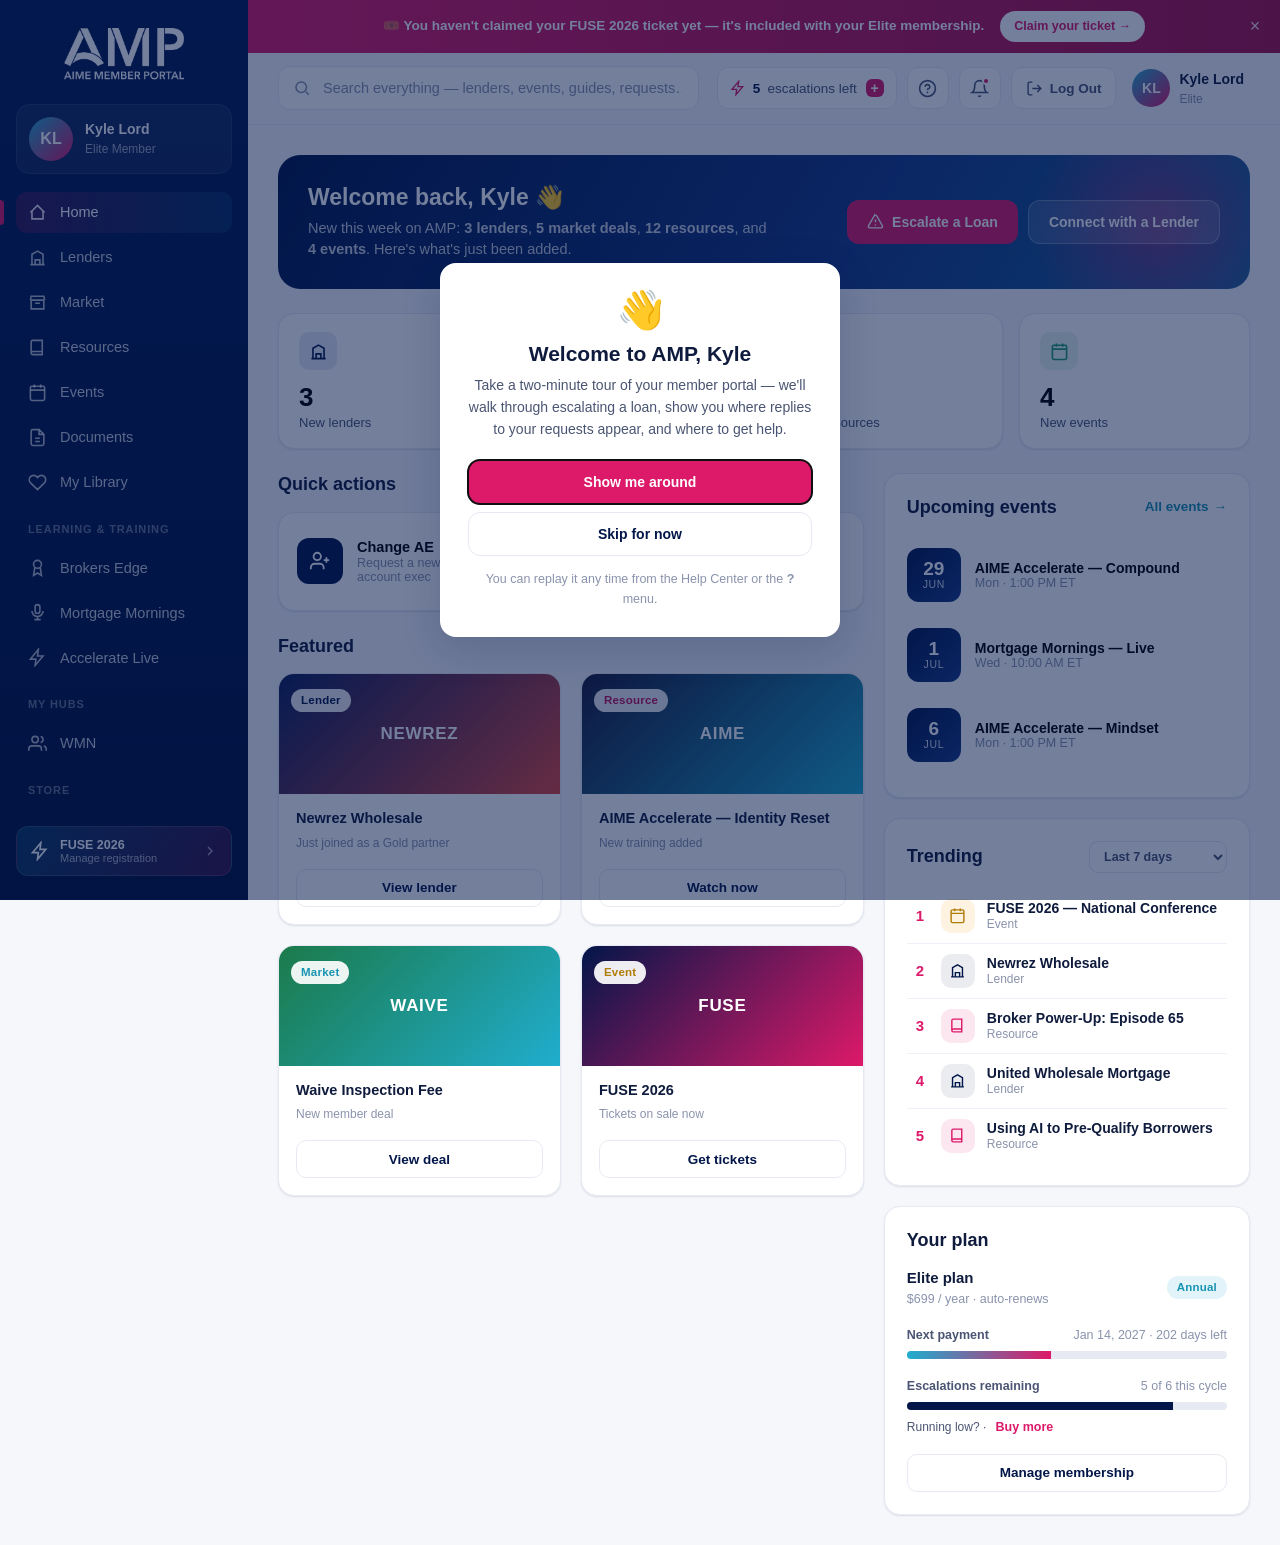
==== commit 1b3aa719: "My Library favorites; event registrations are non-refundable My Library (my-library.js / my-library." ====
--- a/index.html
+++ b/index.html
@@ -14,6 +14,7 @@
 <link rel="stylesheet" href="loan-referrals.css">
 <link rel="stylesheet" href="search.css">
 <link rel="stylesheet" href="trending.css">
+<link rel="stylesheet" href="my-library.css">
 <!-- Installable app (pwa.js / sw.js) -->
 <link rel="manifest" href="manifest.webmanifest">
 <meta name="theme-color" content="#021649">
@@ -928,6 +929,7 @@
 <script src="loan-referrals.js"></script>
 <script src="global-search.js"></script>
 <script src="trending.js"></script>
+<script src="my-library.js"></script>
 <script src="member-notifications.js"></script>
 <!-- events calendar add-on (preview) — remove this line + events-schedule.js to drop it -->
 <script src="events-schedule.js"></script>
--- a/event-registration.css
+++ b/event-registration.css
@@ -135,3 +135,4 @@
   .ereg-del { position:static; margin-top:4px; }
   .er-guests { flex-direction:column; align-items:flex-start; }
 }
+.er-note.er-nocancel { text-align:center; font-size:12.5px; color:var(--muted); margin:12px 0 0; }
--- a/my-library.css
+++ b/my-library.css
@@ -0,0 +1,50 @@
+/* ============================================================
+   AMP — My Library hearts and page (my-library.js)
+   ============================================================ */
+.fav-heart { display:grid; place-items:center; width:34px; height:34px; flex:none; border-radius:50%; cursor:pointer;
+  background:#fff; border:1px solid var(--line); color:var(--muted); transition:.15s; }
+.fav-heart svg { width:17px; height:17px; }
+.fav-heart:hover { color:var(--pink); border-color:#f6bcd3; }
+.fav-heart.on { color:var(--pink); border-color:#f6bcd3; background:#fff4f8; }
+.fav-heart.on svg { fill:currentColor; }
+
+/* On cards: top-right corner over the thumbnail. */
+.res-card, .event-card { position:relative; }
+.fav-heart.on-card { position:absolute; top:10px; right:10px; z-index:2; border-color:transparent; box-shadow:0 2px 8px rgba(2,22,73,.18); }
+/* Lender tiles keep their tier badge top-right, so the heart sits in the footer. */
+.fav-heart.in-foot { margin-left:auto; width:32px; height:32px; }
+.fav-heart.in-row { width:32px; height:32px; }
+
+/* Detail pages: top-right of the first card (white pill on a banner). */
+.fav-heart.fav-corner { position:absolute; top:16px; right:16px; z-index:2; width:38px; height:38px; }
+.fav-heart.fav-corner.on-banner { border-color:transparent; box-shadow:0 2px 10px rgba(2,22,73,.22); }
+#lender-detail-body > .card .detail-head { padding-right:44px; }
+
+/* The resource / hub "Save for later" button, now the same toggle. */
+.btn.fav-save { display:inline-flex; align-items:center; gap:7px; }
+.btn.fav-save svg { width:16px; height:16px; }
+.btn.fav-save.on { color:var(--pink); border-color:#f6bcd3; background:#fff4f8; }
+.btn.fav-save.on svg { fill:currentColor; }
+
+/* My Library page */
+#library-filters .lib-n { font-size:11.5px; font-weight:700; opacity:.6; margin-left:4px; }
+.lib-groups { display:grid; gap:18px; }
+.lib-group .list-row:last-child { border-bottom:0; }
+.lib-row { gap:12px; }
+.lib-open { display:flex; align-items:center; gap:13px; flex:1; min-width:0; text-align:left; cursor:pointer; padding:2px 0; }
+.lib-open:disabled { cursor:not-allowed; }
+.lib-open:not(:disabled):hover .lib-t { color:var(--cyan-600); }
+.lib-ico { width:38px; height:38px; flex:none; border-radius:11px; display:grid; place-items:center; }
+.lib-ico svg { width:18px; height:18px; }
+.lib-lender { background:rgba(2,22,73,.08); color:var(--navy); }
+.lib-market { background:rgba(32,173,206,.12); color:var(--cyan-600); }
+.lib-resource { background:rgba(221,25,105,.1); color:var(--pink); }
+.lib-event { background:rgba(245,166,35,.14); color:#b07c08; }
+.lib-hub { background:rgba(124,92,255,.12); color:#6a4ce0; }
+.lib-doc { background:#fde4ee; color:var(--pink); }
+.lib-row.locked .lib-ico { background:var(--surface-alt); color:var(--muted); }
+.lib-main { min-width:0; display:flex; flex-direction:column; }
+.lib-t { font-weight:600; font-size:14.5px; color:var(--ink); white-space:nowrap; overflow:hidden; text-overflow:ellipsis; }
+.lib-row.locked .lib-t { color:var(--muted); }
+.lib-s { font-size:12.5px; color:var(--muted); margin-top:1px; }
+.lib-lock { display:inline-block; font-size:11.5px; font-weight:700; color:#6a4ce0; background:rgba(124,92,255,.1); padding:1px 8px; border-radius:20px; }
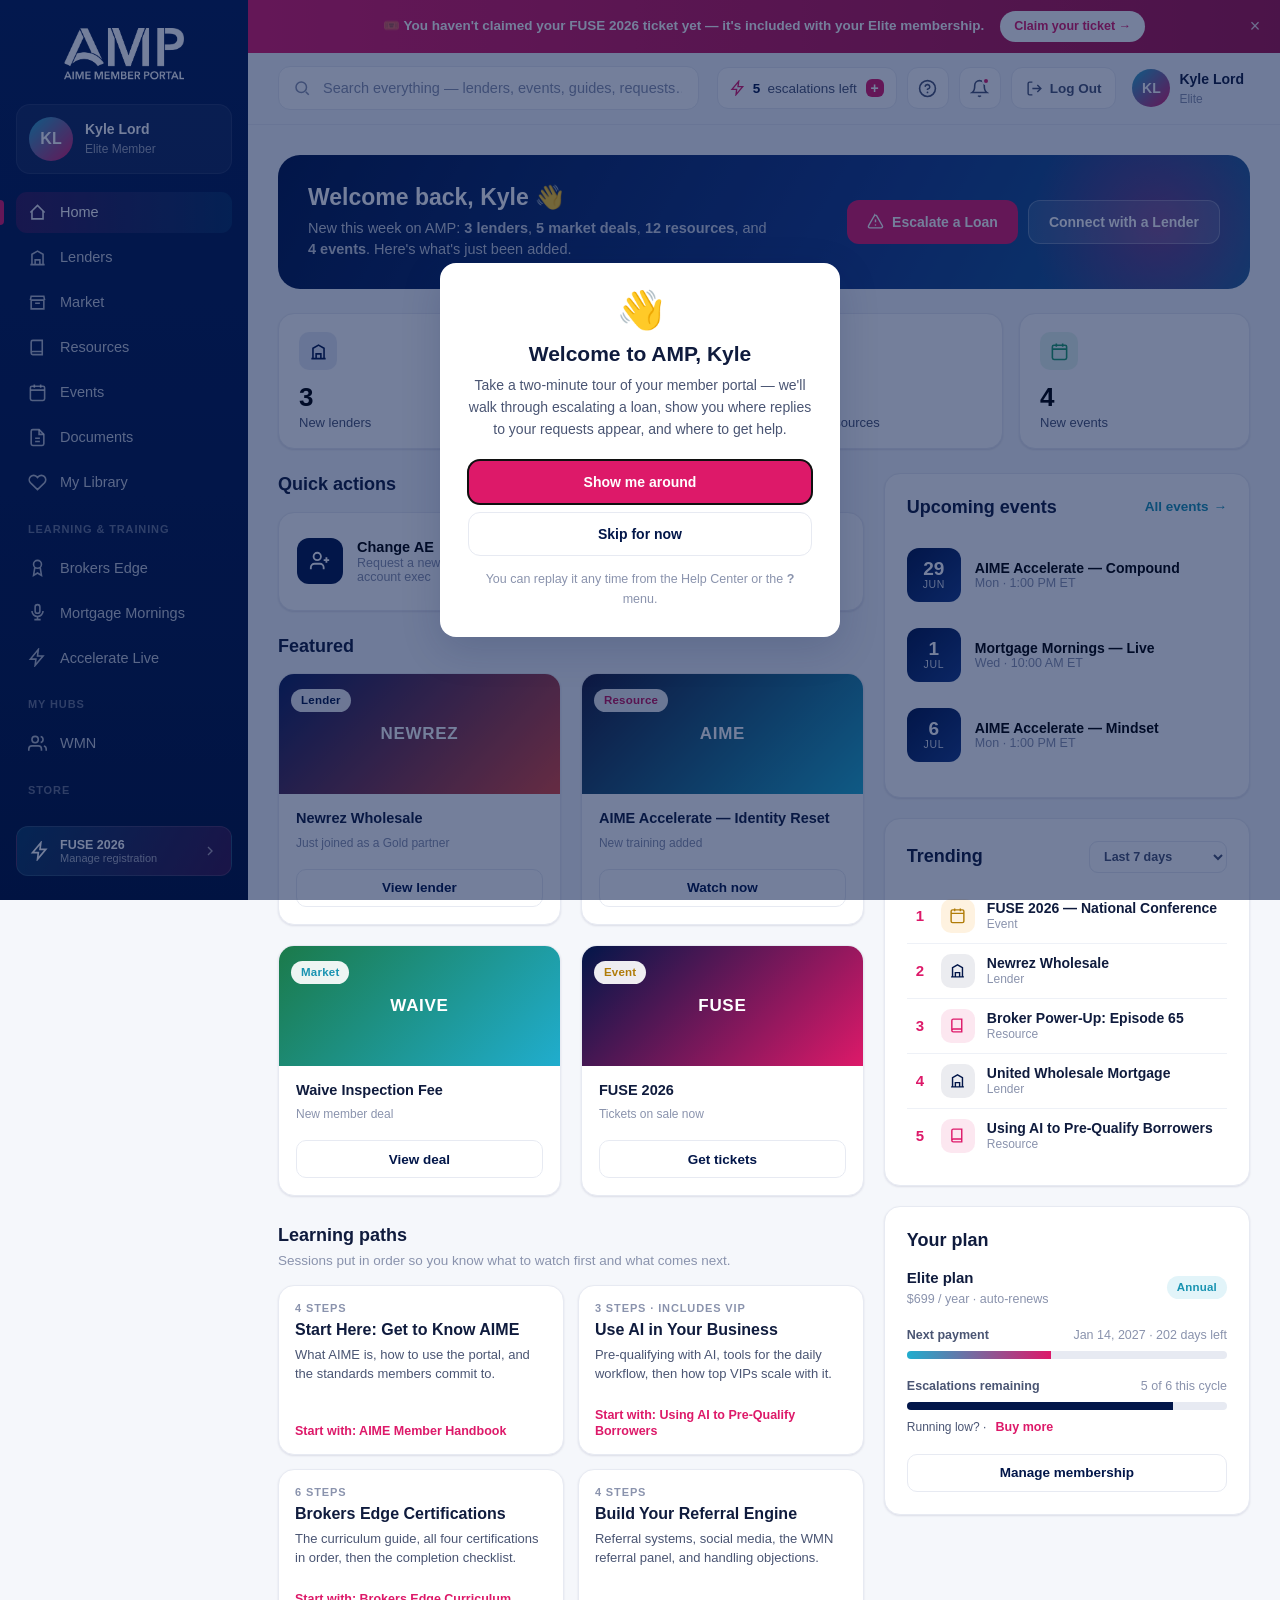
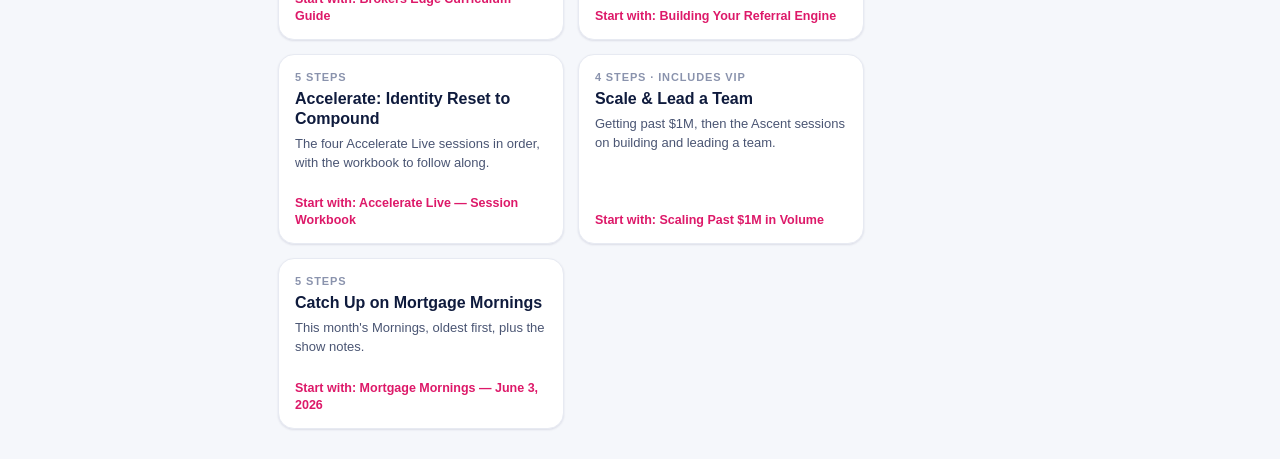
==== commit 7e6e67f0: "Learning paths on the home page, managed in admin - learning-paths-store.js: shared paths (amp-paths" ====
--- a/index.html
+++ b/index.html
@@ -15,6 +15,7 @@
 <link rel="stylesheet" href="search.css">
 <link rel="stylesheet" href="trending.css">
 <link rel="stylesheet" href="my-library.css">
+<link rel="stylesheet" href="learning-paths.css">
 <!-- Installable app (pwa.js / sw.js) -->
 <link rel="manifest" href="manifest.webmanifest">
 <meta name="theme-color" content="#021649">
@@ -911,6 +912,7 @@
 
 <script src="requests-store.js"></script>
 <script src="partner-store.js"></script>
+<script src="learning-paths-store.js"></script>
 <script src="subscriptions-shared.js"></script>
 <script src="app.js"></script>
 <script src="my-requests.js"></script>
@@ -929,6 +931,7 @@
 <script src="loan-referrals.js"></script>
 <script src="global-search.js"></script>
 <script src="trending.js"></script>
+<script src="learning-paths.js"></script>
 <script src="my-library.js"></script>
 <script src="member-notifications.js"></script>
 <!-- events calendar add-on (preview) — remove this line + events-schedule.js to drop it -->
--- a/learning-paths.css
+++ b/learning-paths.css
@@ -0,0 +1,55 @@
+/* ============================================================
+   AMP — Learning paths on the member home page (learning-paths.js)
+   ============================================================ */
+.lp-section { margin-top:28px; }
+.lp-intro { color:var(--muted); font-size:13.5px; margin:0 0 14px; }
+.lp-grid { display:grid; grid-template-columns:repeat(auto-fill, minmax(230px, 1fr)); gap:14px; }
+.lp-card { display:flex; flex-direction:column; gap:6px; text-align:left; background:#fff; border:1px solid var(--line); border-radius:var(--radius);
+  padding:16px 16px 14px; box-shadow:var(--shadow-sm); cursor:pointer; transition:.18s; min-width:0; }
+.lp-card:hover { border-color:#c9cfdd; transform:translateY(-1px); box-shadow:0 6px 18px rgba(2,22,73,.08); }
+.lp-meta { font-size:11px; font-weight:700; letter-spacing:.08em; text-transform:uppercase; color:var(--muted); }
+.lp-title { font-size:16px; font-weight:800; color:var(--ink); line-height:1.25; }
+.lp-desc { font-size:13px; color:var(--ink-soft); line-height:1.45; display:-webkit-box; -webkit-line-clamp:3; -webkit-box-orient:vertical; overflow:hidden; }
+.lp-bar { display:flex; gap:4px; margin-top:auto; padding-top:6px; }
+.lp-bar i { flex:1; height:5px; border-radius:3px; background:var(--line); }
+.lp-bar i.on { background:var(--pink); }
+.lp-next { font-size:12.5px; font-weight:700; color:var(--pink); line-height:1.35; display:flex; align-items:flex-start; gap:5px; }
+.lp-next svg { width:14px; height:14px; flex:none; margin-top:1px; }
+.lp-next.done { color:#15803d; }
+.lp-next.locked { color:#6a4ce0; }
+
+/* Side panel */
+.lp-drawer-wrap { position:fixed; inset:0; z-index:10001; }   /* above the install card and review pill */
+.lp-scrim { position:absolute; inset:0; background:rgba(2,22,73,.45); opacity:0; transition:opacity .2s; }
+.lp-drawer { position:absolute; top:0; right:0; bottom:0; width:min(480px, 100%); background:#fff; box-shadow:-12px 0 40px rgba(2,22,73,.18);
+  padding:26px 24px 30px; overflow-y:auto; transform:translateX(100%); transition:transform .2s ease; }
+.lp-drawer-wrap.open .lp-scrim { opacity:1; }
+.lp-drawer-wrap.open .lp-drawer { transform:none; }
+.lp-close { position:absolute; top:16px; right:16px; width:36px; height:36px; border-radius:50%; border:1px solid var(--line); background:#fff;
+  display:grid; place-items:center; color:var(--ink-soft); cursor:pointer; }
+.lp-close svg { width:17px; height:17px; }
+.lp-d-kicker { font-size:12px; font-weight:600; color:var(--muted); margin:2px 44px 6px 0; }
+.lp-drawer h2 { font-size:22px; font-weight:800; color:var(--ink); margin:0 44px 8px 0; line-height:1.2; }
+.lp-d-desc { font-size:14px; color:var(--ink-soft); line-height:1.5; margin:0 0 14px; }
+.lp-d-progress { display:flex; align-items:center; gap:12px; margin-bottom:16px; }
+.lp-d-progress .lp-bar { flex:1; padding-top:0; }
+.lp-d-count { font-size:12.5px; font-weight:600; color:var(--muted); white-space:nowrap; }
+.lp-steps { list-style:none; margin:0; padding:0; display:grid; gap:10px; }
+.lp-step { display:flex; align-items:center; gap:13px; width:100%; text-align:left; padding:13px 14px; border:1px solid var(--line); border-radius:14px;
+  background:#fff; cursor:pointer; transition:.15s; }
+.lp-step:hover:not(:disabled) { border-color:#f6bcd3; background:#fffafc; }
+.lp-step.next { border-color:var(--pink); box-shadow:0 0 0 3px rgba(221,25,105,.08); }
+.lp-step:disabled { cursor:not-allowed; background:var(--surface-alt); }
+.lp-num { width:28px; height:28px; flex:none; border-radius:50%; display:grid; place-items:center; font-size:12.5px; font-weight:800;
+  color:var(--pink); background:#fde4ee; }
+.lp-num svg { width:15px; height:15px; }
+.lp-step.done .lp-num { background:#e7f7ee; color:#15803d; }
+.lp-step.locked .lp-num { background:var(--line-soft); color:var(--muted); }
+.lp-step-main { min-width:0; display:flex; flex-direction:column; }
+.lp-step-t { font-size:14.5px; font-weight:700; color:var(--ink); line-height:1.3; }
+.lp-step.locked .lp-step-t { color:var(--muted); }
+.lp-step-s { font-size:12.5px; color:var(--muted); margin-top:2px; }
+.lp-lock { display:inline-block; font-size:11.5px; font-weight:700; color:#6a4ce0; background:rgba(124,92,255,.1); padding:1px 8px; border-radius:20px; }
+.lp-up { display:inline-block; font-size:11px; font-weight:700; color:var(--pink); background:#fde4ee; padding:1px 8px; border-radius:20px; margin-left:4px; }
+.lp-reset { display:block; margin:16px auto 0; }
+@media (max-width:600px) { .lp-drawer { padding:22px 16px 28px; } .lp-grid { grid-template-columns:1fr; } }
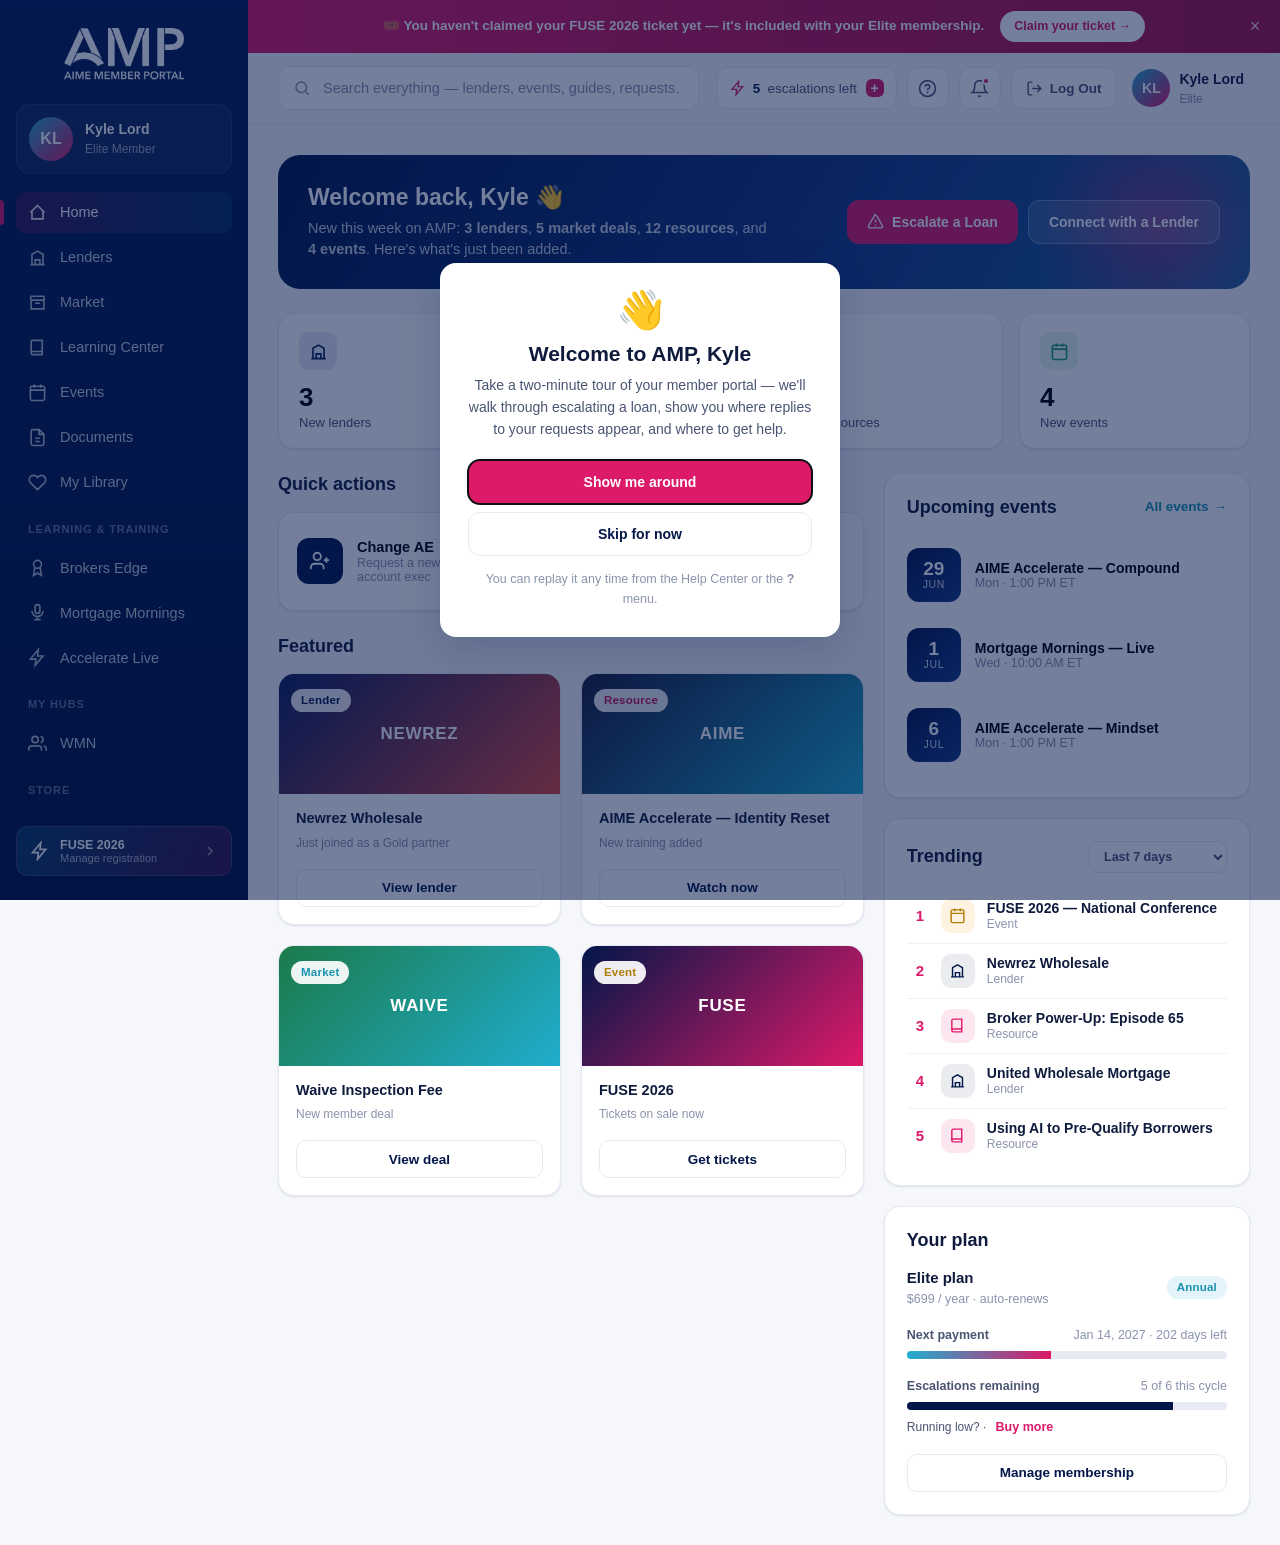
==== commit f5d21985: "Resources becomes the Learning Center; Learning paths move there - learning-center.js / .css: the Re" ====
--- a/index.html
+++ b/index.html
@@ -16,6 +16,7 @@
 <link rel="stylesheet" href="trending.css">
 <link rel="stylesheet" href="my-library.css">
 <link rel="stylesheet" href="learning-paths.css">
+<link rel="stylesheet" href="learning-center.css">
 <!-- Installable app (pwa.js / sw.js) -->
 <link rel="manifest" href="manifest.webmanifest">
 <meta name="theme-color" content="#021649">
@@ -931,6 +932,7 @@
 <script src="loan-referrals.js"></script>
 <script src="global-search.js"></script>
 <script src="trending.js"></script>
+<script src="learning-center.js"></script>
 <script src="learning-paths.js"></script>
 <script src="my-library.js"></script>
 <script src="member-notifications.js"></script>
--- a/learning-center.css
+++ b/learning-center.css
@@ -0,0 +1,70 @@
+/* ============================================================
+   AMP — Learning Center (learning-center.js)
+   ============================================================ */
+.lc-hero { background:linear-gradient(135deg, var(--navy) 0%, #2a1660 60%, #5b1a5e 100%); color:#fff; border-radius:var(--radius);
+  padding:30px 30px 28px; margin-bottom:18px; position:relative; overflow:hidden; }
+.lc-hero::after { content:""; position:absolute; right:-80px; top:-80px; width:280px; height:280px; border-radius:50%; background:radial-gradient(circle, rgba(221,25,105,.35), transparent 70%); }
+.lc-kicker { font-size:12px; font-weight:700; letter-spacing:.1em; text-transform:uppercase; color:rgba(255,255,255,.7); position:relative; }
+.lc-hero h1 { font-size:30px; font-weight:800; line-height:1.15; margin:6px 0 8px; position:relative; color:#fff; }
+.lc-hero h1 em { font-style:normal; color:#ff7fb3; }
+.lc-hero p { margin:0 0 18px; max-width:640px; color:rgba(255,255,255,.82); font-size:14.5px; line-height:1.55; position:relative; }
+.lc-search { position:relative; max-width:620px; z-index:1; }
+.lc-search svg { position:absolute; left:15px; top:50%; transform:translateY(-50%); width:18px; height:18px; color:var(--muted); pointer-events:none; }
+.lc-search .input { padding-left:44px; height:50px; border:0; box-shadow:0 6px 20px rgba(0,0,0,.18); }
+
+.lc-goals { display:grid; grid-template-columns:repeat(5, minmax(0,1fr)); gap:12px; margin-bottom:6px; }
+.lc-goal { display:flex; flex-direction:column; gap:4px; text-align:left; background:#fff; border:1.5px solid var(--line); border-radius:var(--radius);
+  padding:14px; cursor:pointer; transition:.15s; min-width:0; }
+.lc-goal:hover { border-color:var(--pink); transform:translateY(-2px); }
+.lc-goal-ico { width:34px; height:34px; border-radius:10px; display:grid; place-items:center; background:#fde4ee; color:var(--pink); margin-bottom:4px; }
+.lc-goal-ico svg { width:18px; height:18px; }
+.lc-goal-t { font-weight:800; font-size:14.5px; color:var(--ink); line-height:1.25; }
+.lc-goal-d { font-size:12.5px; color:var(--muted); line-height:1.4; }
+.lc-goal-n { font-size:11.5px; font-weight:700; color:var(--cyan-600); margin-top:auto; padding-top:4px; }
+
+.lc-sec, .lp-section { margin-top:30px; }
+.lc-sub { color:var(--muted); font-size:13.5px; margin:0 0 14px; }
+.lc-row { grid-template-columns:repeat(auto-fill, minmax(220px, 1fr)); }
+.lc-coming { display:grid; grid-template-columns:repeat(auto-fill, minmax(240px, 1fr)); gap:12px; }
+.lc-coming .ev-mini { background:#fff; border:1px solid var(--line); border-radius:var(--radius); padding:12px 14px; margin:0; }
+
+.lc-tags { display:flex; flex-wrap:wrap; gap:5px; margin:6px 0 4px; }
+.lc-tags span { font-size:11px; font-weight:700; color:var(--ink-soft); background:var(--surface-alt); border:1px solid var(--line-soft); padding:1px 8px; border-radius:20px; }
+.lc-tags .lc-fmt { color:var(--cyan-600); background:rgba(32,173,206,.08); border-color:transparent; }
+
+.lc-locked .res-thumb { filter:grayscale(.5) brightness(.85); }
+.lc-locked .card-open { cursor:not-allowed; }
+.lc-lockbadge { position:absolute; right:10px; bottom:10px; display:inline-flex; align-items:center; gap:4px; font-size:11px; font-weight:800;
+  background:rgba(255,255,255,.92); color:#6a4ce0; padding:3px 9px; border-radius:20px; }
+.lc-lockbadge svg { width:12px; height:12px; }
+.lc-lockline { display:inline-block; font-size:11.5px; font-weight:700; color:#6a4ce0; background:rgba(124,92,255,.1); padding:2px 9px; border-radius:20px; white-space:nowrap; }
+
+.lc-doc .lc-doc-body { padding:16px; display:flex; flex-direction:column; gap:6px; height:100%; }
+.lc-doc-ico { width:38px; height:38px; border-radius:11px; display:grid; place-items:center; background:#fde4ee; color:var(--pink); }
+.lc-doc-ico svg { width:18px; height:18px; }
+.lc-doc.lc-locked .lc-doc-ico { background:var(--line-soft); color:var(--muted); }
+.lc-doc h3 { font-size:15px; margin:4px 0 0; }
+.lc-doc p { font-size:12.5px; color:var(--muted); margin:0; line-height:1.4; flex:1; }
+.lc-doc .btn { align-self:flex-start; margin-top:4px; }
+
+.lc-shows { display:grid; grid-template-columns:repeat(auto-fill, minmax(220px, 1fr)); gap:12px; }
+.lc-show { display:flex; flex-direction:column; gap:6px; text-align:left; color:#fff; border-radius:var(--radius); padding:18px 16px; min-height:140px; cursor:pointer; transition:.18s; }
+.lc-show:hover { transform:translateY(-2px); box-shadow:0 10px 24px rgba(2,22,73,.2); }
+.lc-show-t { font-size:18px; font-weight:800; line-height:1.2; }
+.lc-show-d { font-size:12.5px; color:rgba(255,255,255,.8); line-height:1.4; }
+.lc-show-n { font-size:11.5px; font-weight:700; color:rgba(255,255,255,.9); margin-top:auto; line-height:1.35; }
+
+.lc-empty-saved { display:flex; align-items:center; gap:10px; padding:14px 16px; border:1px dashed var(--line); border-radius:var(--radius); color:var(--muted); font-size:13.5px; background:#fff; }
+.lc-empty-saved svg { width:18px; height:18px; color:var(--pink); flex:none; }
+
+.lc-filters { display:flex; flex-wrap:wrap; gap:8px; align-items:center; margin-bottom:16px; }
+.lc-filters .filter-select { width:auto; min-width:0; flex:0 1 auto; }
+#lc-clear { font-size:13px; font-weight:700; margin-left:4px; }
+
+@media (max-width:1100px) { .lc-goals { grid-template-columns:repeat(3, minmax(0,1fr)); } }
+@media (max-width:600px) {
+  .lc-hero { padding:22px 18px; }
+  .lc-hero h1 { font-size:24px; }
+  .lc-goals { grid-template-columns:1fr 1fr; }
+  .lc-filters .filter-select { flex:1 1 calc(50% - 4px); width:auto; }
+}
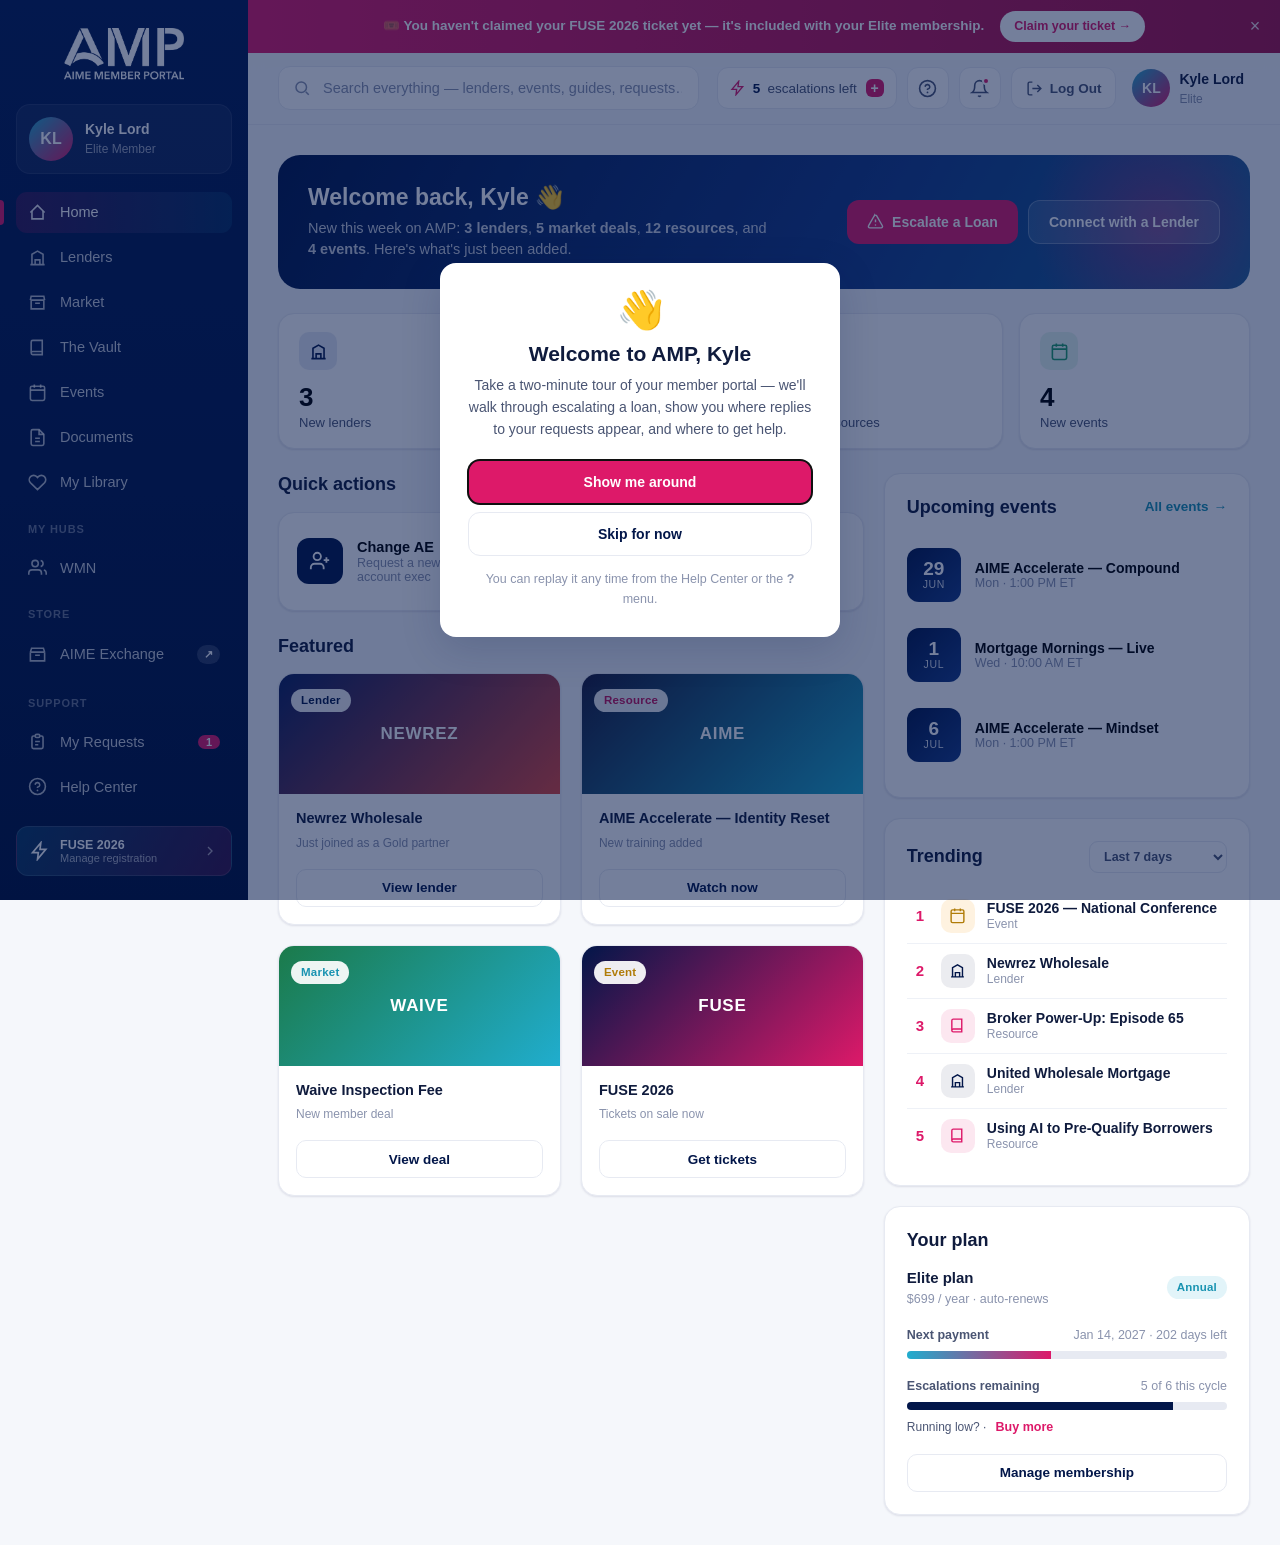
==== commit e4f03a8a: "The Vault, learning path bar, and Learning & Training removed - Learning Center renamed "The Vault" " ====
--- a/index.html
+++ b/index.html
@@ -70,20 +70,6 @@
         Documents
       </button>
 
-      <div class="nav-label">Learning &amp; Training</div>
-      <button class="nav-item" data-nav="brokersedge">
-        <svg viewBox="0 0 24 24" fill="none" stroke="currentColor" stroke-width="2"><circle cx="12" cy="8" r="5"/><path d="M8.5 12.5L7 22l5-3 5 3-1.5-9.5"/></svg>
-        Brokers Edge
-      </button>
-      <button class="nav-item" data-nav="mortgagemornings">
-        <svg viewBox="0 0 24 24" fill="none" stroke="currentColor" stroke-width="2"><rect x="9" y="2" width="6" height="11" rx="3"/><path d="M5 10a7 7 0 0014 0M12 17v4M8 21h8"/></svg>
-        Mortgage Mornings
-      </button>
-      <button class="nav-item" data-nav="acceleratelive">
-        <svg viewBox="0 0 24 24" fill="none" stroke="currentColor" stroke-width="2"><path d="M13 2L3 14h7l-1 8 10-12h-7l1-8z"/></svg>
-        Accelerate Live
-      </button>
-
       <div class="nav-label">My Hubs</div>
       <button class="nav-item" data-nav="wmn">
         <svg viewBox="0 0 24 24" fill="none" stroke="currentColor" stroke-width="2"><path d="M17 21v-2a4 4 0 00-4-4H5a4 4 0 00-4 4v2M9 11a4 4 0 100-8 4 4 0 000 8zM23 21v-2a4 4 0 00-3-3.87M16 3.13a4 4 0 010 7.75"/></svg>
@@ -525,9 +511,6 @@
       <section class="view" id="view-documents"></section>
 
       <!-- ============ RESOURCE HUBS (rendered by app.js) ============ -->
-      <section class="view" id="view-brokersedge"></section>
-      <section class="view" id="view-mortgagemornings"></section>
-      <section class="view" id="view-acceleratelive"></section>
       <section class="view" id="view-wmn"></section>
       <section class="view" id="view-ascent"></section>
       <section class="view" id="view-vip"></section>
--- a/learning-paths.css
+++ b/learning-paths.css
@@ -53,3 +53,22 @@
 .lp-up { display:inline-block; font-size:11px; font-weight:700; color:var(--pink); background:#fde4ee; padding:1px 8px; border-radius:20px; margin-left:4px; }
 .lp-reset { display:block; margin:16px auto 0; }
 @media (max-width:600px) { .lp-drawer { padding:22px 16px 28px; } .lp-grid { grid-template-columns:1fr; } }
+
+/* Path bar on an item opened from a learning path */
+.lp-pathbar { position:sticky; z-index:15; display:flex; align-items:center; gap:16px; flex-wrap:wrap; background:#fff;
+  border:1.5px solid #f6bcd3; border-radius:var(--radius); padding:12px 16px; margin:0 0 16px; box-shadow:0 6px 18px rgba(2,22,73,.08); }
+.lp-pb-main { flex:1 1 260px; min-width:0; display:flex; flex-direction:column; gap:3px; }
+.lp-pb-kicker { font-size:11px; font-weight:700; letter-spacing:.06em; text-transform:uppercase; color:var(--pink); }
+.lp-pb-title { font-size:15px; font-weight:800; color:var(--ink); white-space:nowrap; overflow:hidden; text-overflow:ellipsis; }
+.lp-pathbar .lp-bar { padding-top:4px; max-width:320px; }
+.lp-bar i.here { box-shadow:0 0 0 2px #fff, 0 0 0 3.5px var(--pink); }
+.lp-pb-actions { display:flex; gap:8px; align-items:center; flex-wrap:wrap; min-width:0; }
+.lp-pb-next { max-width:340px; display:inline-flex; align-items:center; gap:6px; }
+.lp-pb-next span { overflow:hidden; text-overflow:ellipsis; white-space:nowrap; min-width:0; }
+.lp-pathbar .btn svg { width:15px; height:15px; }
+@media (max-width:600px) {
+  .lp-pathbar { padding:10px 12px; gap:10px; }
+  .lp-pb-actions { width:100%; }
+  .lp-pb-actions .btn-outline { flex:0 0 auto; }
+  .lp-pb-next { flex:1; min-width:0; max-width:none; justify-content:center; }
+}
--- a/learning-center.css
+++ b/learning-center.css
@@ -1,5 +1,5 @@
 /* ============================================================
-   AMP — Learning Center (learning-center.js)
+   AMP — The Vault (learning-center.js)
    ============================================================ */
 .lc-hero { background:linear-gradient(135deg, var(--navy) 0%, #2a1660 60%, #5b1a5e 100%); color:#fff; border-radius:var(--radius);
   padding:30px 30px 28px; margin-bottom:18px; position:relative; overflow:hidden; }
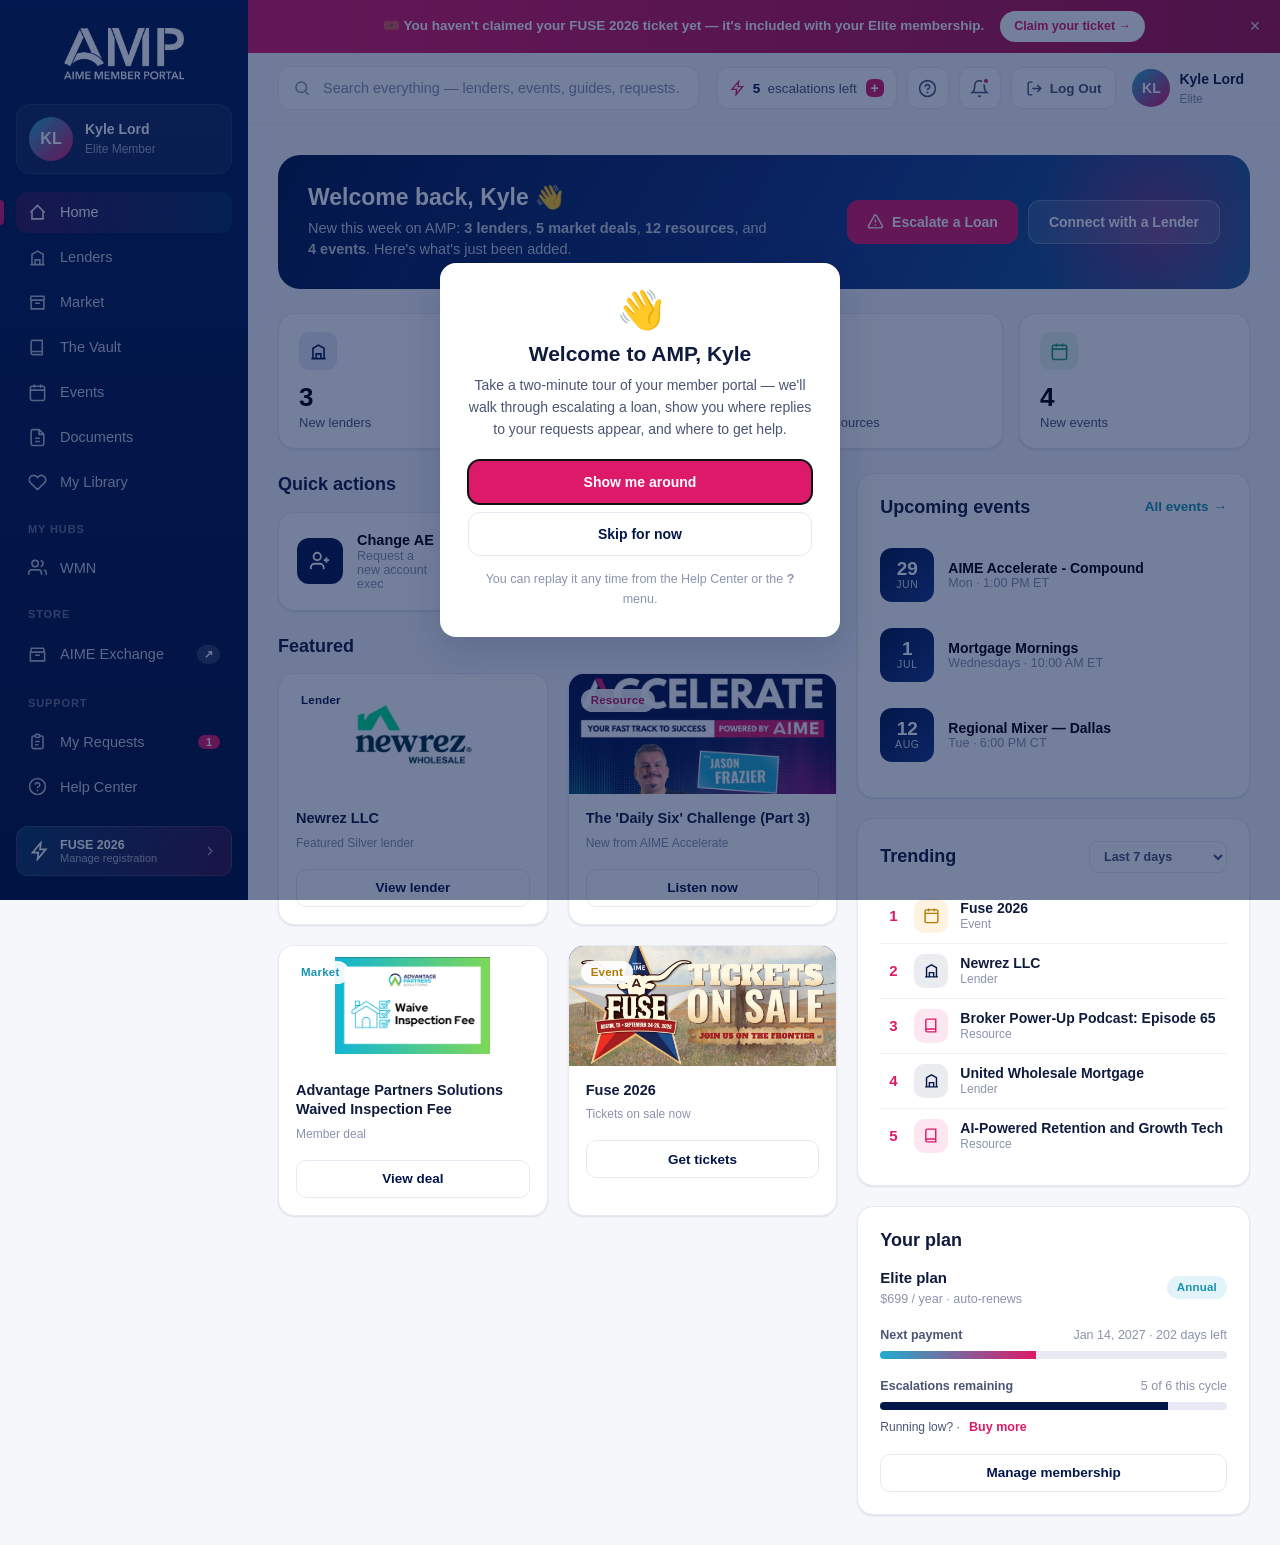
==== commit 022188d4: "Fill prototype with the live portal's real content from Supabase Lenders, Market products, a slice o" ====
--- a/index.html
+++ b/index.html
@@ -17,6 +17,7 @@
 <link rel="stylesheet" href="my-library.css">
 <link rel="stylesheet" href="learning-paths.css">
 <link rel="stylesheet" href="learning-center.css">
+<link rel="stylesheet" href="content.css">
 <!-- Installable app (pwa.js / sw.js) -->
 <link rel="manifest" href="manifest.webmanifest">
 <meta name="theme-color" content="#021649">
@@ -162,7 +163,7 @@
           <div class="notif-panel" id="notif-panel">
             <div class="notif-head"><span>Notifications</span><button class="notif-readall" data-toast="All notifications marked as read.">Mark all read</button></div>
             <div class="notif-list">
-              <button class="notif-item unread" data-nav="lenders"><span class="ni-ico i-navy"><svg viewBox="0 0 24 24" fill="none" stroke="currentColor" stroke-width="2"><path d="M3 21h18M5 21V8l7-4 7 4v13M9 21v-6h6v6"/></svg></span><div class="ni-main"><div class="ni-t">New Gold partner — Newrez Wholesale</div><div class="ni-s">A new lender just joined the portal · 2h ago</div></div></button>
+              <button class="notif-item unread" data-nav="lenders"><span class="ni-ico i-navy"><svg viewBox="0 0 24 24" fill="none" stroke="currentColor" stroke-width="2"><path d="M3 21h18M5 21V8l7-4 7 4v13M9 21v-6h6v6"/></svg></span><div class="ni-main"><div class="ni-t">Featured lender — Newrez LLC</div><div class="ni-s">A new lender just joined the portal · 2h ago</div></div></button>
               <button class="notif-item unread" data-modal="escalate"><span class="ni-ico i-pink"><svg viewBox="0 0 24 24" fill="none" stroke="currentColor" stroke-width="2"><path d="M12 9v4M10.3 3.9l-8 14A2 2 0 004 21h16a2 2 0 001.7-3l-8-14a2 2 0 00-3.4 0z"/><circle cx="12" cy="17" r="1.1" fill="currentColor" stroke="none"/></svg></span><div class="ni-main"><div class="ni-t">Your loan escalation was submitted to UWM</div><div class="ni-s">Report delivered to the lender · 5h ago</div></div></button>
               <button class="notif-item" data-nav="fuse"><span class="ni-ico i-amber"><svg viewBox="0 0 24 24" fill="none" stroke="currentColor" stroke-width="2"><path d="M13 2L3 14h7l-1 8 10-12h-7l1-8z"/></svg></span><div class="ni-main"><div class="ni-t">FUSE 2026 — early-bird pricing ends Friday</div><div class="ni-s">Manage your registration · 1d ago</div></div></button>
               <button class="notif-item" data-nav="resources"><span class="ni-ico i-cyan"><svg viewBox="0 0 24 24" fill="none" stroke="currentColor" stroke-width="2"><path d="M4 19V5a2 2 0 012-2h12v18H6a2 2 0 01-2-2zM4 19a2 2 0 012-2h12"/></svg></span><div class="ni-main"><div class="ni-t">New resource: Broker Power-Up Ep. 65</div><div class="ni-s">Just published · 2d ago</div></div></button>
@@ -295,9 +296,12 @@
         </div>
         <div class="filters" id="lender-filters">
           <button class="chip active" data-tier="all">All partners</button>
+          <button class="chip" data-tier="Title/Platinum">Title/Platinum</button>
           <button class="chip" data-tier="Gold">Gold</button>
           <button class="chip" data-tier="Silver">Silver</button>
           <button class="chip" data-tier="Bronze">Bronze</button>
+          <button class="chip" data-tier="Fuse Flex">Fuse Flex</button>
+          <button class="chip" data-tier="AIME Capital">AIME Capital</button>
           <select class="select filter-select" id="lender-product" title="Filter by product type"></select>
           <span class="count-note" id="lender-count" style="margin-left:auto;align-self:center">Showing all lenders</span>
         </div>
@@ -310,9 +314,14 @@
         <div class="filters" id="market-filters">
           <button class="chip active" data-filter="all">All categories</button>
           <button class="chip" data-filter="Core Partner">Core Partners</button>
-          <button class="chip" data-filter="Origination">Origination Tools</button>
-          <button class="chip" data-filter="Coaching">Coaching</button>
-          <button class="chip" data-filter="Marketing">Marketing</button>
+          <button class="chip" data-filter="Affiliate">Affiliates</button>
+          <button class="chip" data-filter="Coaching + Training">Coaching + Training</button>
+          <button class="chip" data-filter="Origination Tools">Origination Tools</button>
+          <button class="chip" data-filter="CRM">CRM</button>
+          <button class="chip" data-filter="Customer Retention">Customer Retention</button>
+          <button class="chip" data-filter="Compliance">Compliance</button>
+          <button class="chip" data-filter="Business Ops">Business Ops</button>
+          <button class="chip" data-filter="Banking">Banking</button>
           <span class="count-note" style="margin-left:auto;align-self:center">Showing all vendors</span>
         </div>
         <div class="card-grid" id="market-grid"></div>
@@ -628,7 +637,7 @@
       </div>
       <div class="callout"><svg viewBox="0 0 24 24" fill="none" stroke="currentColor" stroke-width="2"><circle cx="12" cy="12" r="10"/><path d="M12 16v-4"/><circle cx="12" cy="8" r="1.1" fill="currentColor" stroke="none"/></svg><p>Loans should be escalated only after you've exhausted standard channels with your AE. Your contact details are pre-filled from your profile.</p></div>
       <div class="form-section-label">Lender information</div>
-      <div class="field"><label>Which lender? <span class="req">*</span></label><select class="select"><option>Choose a lender…</option><option>United Wholesale Mortgage</option><option>EPM</option><option>Newrez</option><option>Windsor Mortgage</option></select></div>
+      <div class="field"><label>Which lender? <span class="req">*</span></label><select class="select"><option>Choose a lender…</option><option>United Wholesale Mortgage</option><option>Windsor Mortgage</option><option>Equity Prime Mortgage LLC</option><option>Newrez LLC</option><option>Cake Mortgage</option><option>eLend</option><option>RCN Capital</option><option>Newfi Wholesale</option><option>Gold Star Wholesale</option><option>PRMG</option><option>KIND Lending</option><option>MLB Wholesale</option><option>Verus Wholesale</option><option>FlipCo</option></select></div>
       <div class="field-row"><div class="field"><label>Loan number <span class="req">*</span></label><input class="input" placeholder="e.g. 100482910"></div><div class="field"><label>Loan type</label><select class="select"><option>Conventional</option><option>FHA</option><option>VA</option><option>Jumbo</option></select></div></div>
       <div class="field-row"><div class="field"><label>Loan amount</label><input class="input" placeholder="$0.00"></div><div class="field"><label>Closing date</label><input class="input" type="date"></div></div>
     </div>
@@ -644,7 +653,7 @@
     </div>
     <div class="modal-body">
       <div class="callout"><svg viewBox="0 0 24 24" fill="none" stroke="currentColor" stroke-width="2"><circle cx="12" cy="12" r="10"/><path d="M12 16v-4"/><circle cx="12" cy="8" r="1.1" fill="currentColor" stroke="none"/></svg><p>Your contact details below are pulled from your profile. Update them in Settings if anything has changed.</p></div>
-      <div class="field"><label>Which lender would you like to connect with? <span class="req">*</span></label><select class="select"><option>Select a lender partner…</option><option>United Wholesale Mortgage</option><option>EPM</option><option>Newrez</option><option>Newfi</option></select></div>
+      <div class="field"><label>Which lender would you like to connect with? <span class="req">*</span></label><select class="select"><option>Select a lender partner…</option><option>United Wholesale Mortgage</option><option>Windsor Mortgage</option><option>Equity Prime Mortgage LLC</option><option>Newrez LLC</option><option>Cake Mortgage</option><option>eLend</option><option>RCN Capital</option><option>Newfi Wholesale</option><option>Gold Star Wholesale</option><option>PRMG</option><option>KIND Lending</option><option>MLB Wholesale</option><option>Verus Wholesale</option><option>FlipCo</option></select></div>
       <div class="form-section-label">Your information</div>
       <div class="field"><label>Name</label><input class="input" value="Kyle Lord"></div>
       <div class="field-row"><div class="field"><label>Email</label><input class="input" value="kyle@aimegroup.com"></div><div class="field"><label>Phone number</label><input class="input" value="(555) 014-2278"></div></div>
@@ -661,7 +670,7 @@
       <button class="modal-close" data-close><svg viewBox="0 0 24 24" fill="none" stroke="currentColor" stroke-width="2" style="width:18px;height:18px"><path d="M18 6L6 18M6 6l12 12"/></svg></button>
     </div>
     <div class="modal-body">
-      <div class="field"><label>Which lender? <span class="req">*</span></label><select class="select"><option>Choose a lender…</option><option>United Wholesale Mortgage</option><option>EPM</option><option>Newrez</option></select></div>
+      <div class="field"><label>Which lender? <span class="req">*</span></label><select class="select"><option>Choose a lender…</option><option>United Wholesale Mortgage</option><option>Windsor Mortgage</option><option>Equity Prime Mortgage LLC</option><option>Newrez LLC</option><option>Cake Mortgage</option><option>eLend</option><option>RCN Capital</option><option>Newfi Wholesale</option><option>Gold Star Wholesale</option><option>PRMG</option><option>KIND Lending</option><option>MLB Wholesale</option><option>Verus Wholesale</option><option>FlipCo</option></select></div>
       <div class="field"><label>Current Account Executive name</label><input class="input" placeholder="Type a name"></div>
       <div class="field"><label>Reason for change <span class="req">*</span></label><select class="select"><option>Choose a reason…</option><option>Unresponsive</option><option>Poor communication</option><option>Relocated / no longer my market</option><option>Other</option></select></div>
       <div class="field"><label>Tell us more</label><textarea class="input" placeholder="Describe the issue…"></textarea></div>
@@ -894,6 +903,7 @@
 <!-- Toast -->
 <div class="toast" id="toast"><svg viewBox="0 0 24 24" fill="none" stroke="currentColor" stroke-width="2.5"><path d="M20 6L9 17l-5-5"/></svg><span id="toast-msg">Done</span></div>
 
+<script src="content-data.js"></script>
 <script src="requests-store.js"></script>
 <script src="partner-store.js"></script>
 <script src="learning-paths-store.js"></script>
@@ -917,6 +927,7 @@
 <script src="trending.js"></script>
 <script src="learning-center.js"></script>
 <script src="learning-paths.js"></script>
+<script src="document-links.js"></script>
 <script src="my-library.js"></script>
 <script src="member-notifications.js"></script>
 <!-- events calendar add-on (preview) — remove this line + events-schedule.js to drop it -->
--- a/my-library.css
+++ b/my-library.css
@@ -26,25 +26,10 @@
 .btn.fav-save.on { color:var(--pink); border-color:#f6bcd3; background:#fff4f8; }
 .btn.fav-save.on svg { fill:currentColor; }
 
-/* My Library page */
+/* My Library page — saved items use the portal's own cards in a grid, grouped by type */
 #library-filters .lib-n { font-size:11.5px; font-weight:700; opacity:.6; margin-left:4px; }
-.lib-groups { display:grid; gap:18px; }
-.lib-group .list-row:last-child { border-bottom:0; }
-.lib-row { gap:12px; }
-.lib-open { display:flex; align-items:center; gap:13px; flex:1; min-width:0; text-align:left; cursor:pointer; padding:2px 0; }
-.lib-open:disabled { cursor:not-allowed; }
-.lib-open:not(:disabled):hover .lib-t { color:var(--cyan-600); }
-.lib-ico { width:38px; height:38px; flex:none; border-radius:11px; display:grid; place-items:center; }
-.lib-ico svg { width:18px; height:18px; }
-.lib-lender { background:rgba(2,22,73,.08); color:var(--navy); }
-.lib-market { background:rgba(32,173,206,.12); color:var(--cyan-600); }
-.lib-resource { background:rgba(221,25,105,.1); color:var(--pink); }
-.lib-event { background:rgba(245,166,35,.14); color:#b07c08; }
-.lib-hub { background:rgba(124,92,255,.12); color:#6a4ce0; }
-.lib-doc { background:#fde4ee; color:var(--pink); }
-.lib-row.locked .lib-ico { background:var(--surface-alt); color:var(--muted); }
-.lib-main { min-width:0; display:flex; flex-direction:column; }
-.lib-t { font-weight:600; font-size:14.5px; color:var(--ink); white-space:nowrap; overflow:hidden; text-overflow:ellipsis; }
-.lib-row.locked .lib-t { color:var(--muted); }
-.lib-s { font-size:12.5px; color:var(--muted); margin-top:1px; }
-.lib-lock { display:inline-block; font-size:11.5px; font-weight:700; color:#6a4ce0; background:rgba(124,92,255,.1); padding:1px 8px; border-radius:20px; }
+.lib-groups { display:grid; gap:30px; }
+.lib-group .section-title { margin-bottom:14px; }
+.lib-group .section-title h2 { font-size:18px; }
+.lib-group .lc-doc { position:relative; }
+.lib-group .lc-doc .lc-doc-body { padding-right:52px; }
--- a/learning-paths.css
+++ b/learning-paths.css
@@ -17,6 +17,9 @@
 .lp-next svg { width:14px; height:14px; flex:none; margin-top:1px; }
 .lp-next.done { color:#15803d; }
 .lp-next.locked { color:#6a4ce0; }
+.lp-card.lp-gated { cursor:not-allowed; background:var(--surface-alt); box-shadow:none; }
+.lp-card.lp-gated:hover { transform:none; border-color:var(--line); box-shadow:none; }
+.lp-card.lp-gated .lp-title, .lp-card.lp-gated .lp-desc { color:var(--muted); }
 
 /* Side panel */
 .lp-drawer-wrap { position:fixed; inset:0; z-index:10001; }   /* above the install card and review pill */
--- a/content.css
+++ b/content.css
@@ -0,0 +1,19 @@
+/* ============================================================
+   AMP — styles for real portal content (content-data.js):
+   lender / Market logos, image thumbnails, the extra lender tiers.
+   Loaded by index.html and admin.html after the other styles.
+   ============================================================ */
+/* Lender tiers beyond Gold / Silver / Bronze */
+.badge-platinum { background: #e7ecf6; color: #021649; }
+.badge-flex     { background: #e3f5fa; color: #0b6b82; }
+.badge-capital  { background: #fde7f0; color: #a3104b; }
+
+/* Lender logos (cards + detail page) */
+.lender-logo-img { max-width: 80%; max-height: 92px; object-fit: contain; display: block; }
+.detail-logo.has-logo { padding: 10px; }
+.detail-logo.has-logo img { max-width: 100%; max-height: 100%; object-fit: contain; display: block; }
+
+/* Market logos sit on white; keep the category badge readable over them */
+.res-thumb.has-logo, .detail-banner.has-logo { border-bottom: 1px solid var(--line, #e3e8f2); }
+.res-thumb.has-logo .badge, .detail-banner.has-logo .badge { box-shadow: 0 0 0 1px var(--line, #e3e8f2); }
+.detail-banner.has-logo { background-size: auto 62% !important; }
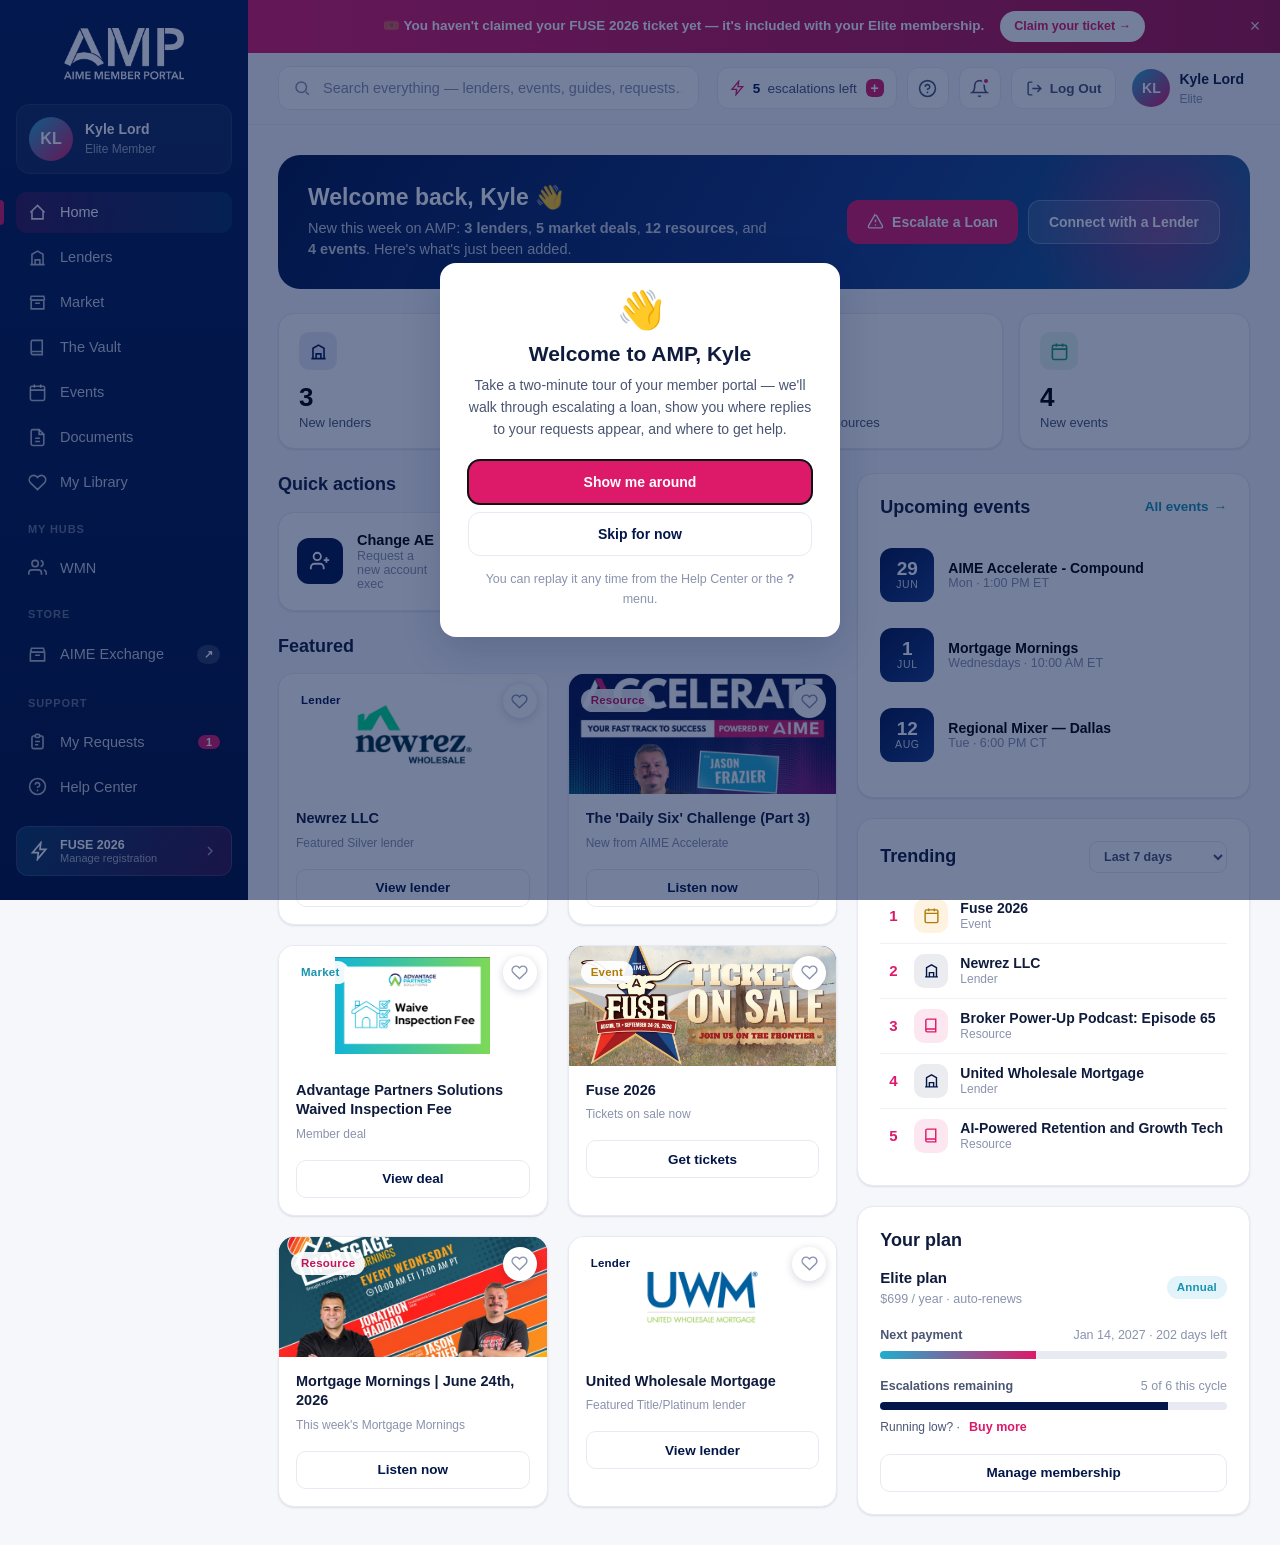
==== commit 2305ec33: "One-line table labels site-wide; Featured opens its item, 6 items Tables in both apps keep tags, sta" ====
--- a/index.html
+++ b/index.html
@@ -249,7 +249,7 @@
             <!-- Featured -->
             <div>
               <div class="section-title"><h2>Featured</h2></div>
-              <div class="card-grid" id="featured-grid" style="grid-template-columns:repeat(auto-fill,minmax(220px,1fr))"></div>
+              <div class="featured-wrap"><div class="card-grid" id="featured-grid"></div></div>
             </div>
           </div>
 
@@ -934,5 +934,6 @@
 <script src="events-schedule.js"></script>
 <!-- review-only: member/admin toggle — remove before launch -->
 <script src="review-toggle.js"></script>
+<script src="table-fit.js"></script>
 </body>
 </html>
--- a/requests.css
+++ b/requests.css
@@ -195,3 +195,11 @@
   .rq-msg { max-width:100%; }
   .rq-head { flex-direction:column; }
 }
+
+/* Every table on the site (admin, member, Lender / Vendor portal): pills, tags, and
+   statuses stay on one line instead of breaking mid-label; the column grows to fit. */
+table .badge, table .tag, table .chip, table .dot-status, table .mship-tag, table .act-area, table .pp-type, table .rq-flag,
+table .t-nowrap, table .bk-when-note { white-space:nowrap; }   /* .t-nowrap: dates, emails, phone numbers */
+/* Not enough room for one line (table-fit.js): let them wrap rather than scroll sideways */
+.tf-tight table .badge, .tf-tight table .tag, .tf-tight table .chip, .tf-tight table .dot-status, .tf-tight table .pp-type,
+.tf-tight table .t-nowrap, .tf-tight table .bk-when-note { white-space:normal; }
--- a/content.css
+++ b/content.css
@@ -17,3 +17,9 @@
 .res-thumb.has-logo, .detail-banner.has-logo { border-bottom: 1px solid var(--line, #e3e8f2); }
 .res-thumb.has-logo .badge, .detail-banner.has-logo .badge { box-shadow: 0 0 0 1px var(--line, #e3e8f2); }
 .detail-banner.has-logo { background-size: auto 62% !important; }
+
+/* Home → Featured: 6 items, always in even rows — 3 across when there's room, 2 across, 1 on narrow phones */
+.featured-wrap { container-type: inline-size; }
+#featured-grid { grid-template-columns: repeat(2, minmax(0, 1fr)); }
+@container (min-width: 720px) { #featured-grid { grid-template-columns: repeat(3, minmax(0, 1fr)); } }
+@container (max-width: 400px) { #featured-grid { grid-template-columns: 1fr; } }
